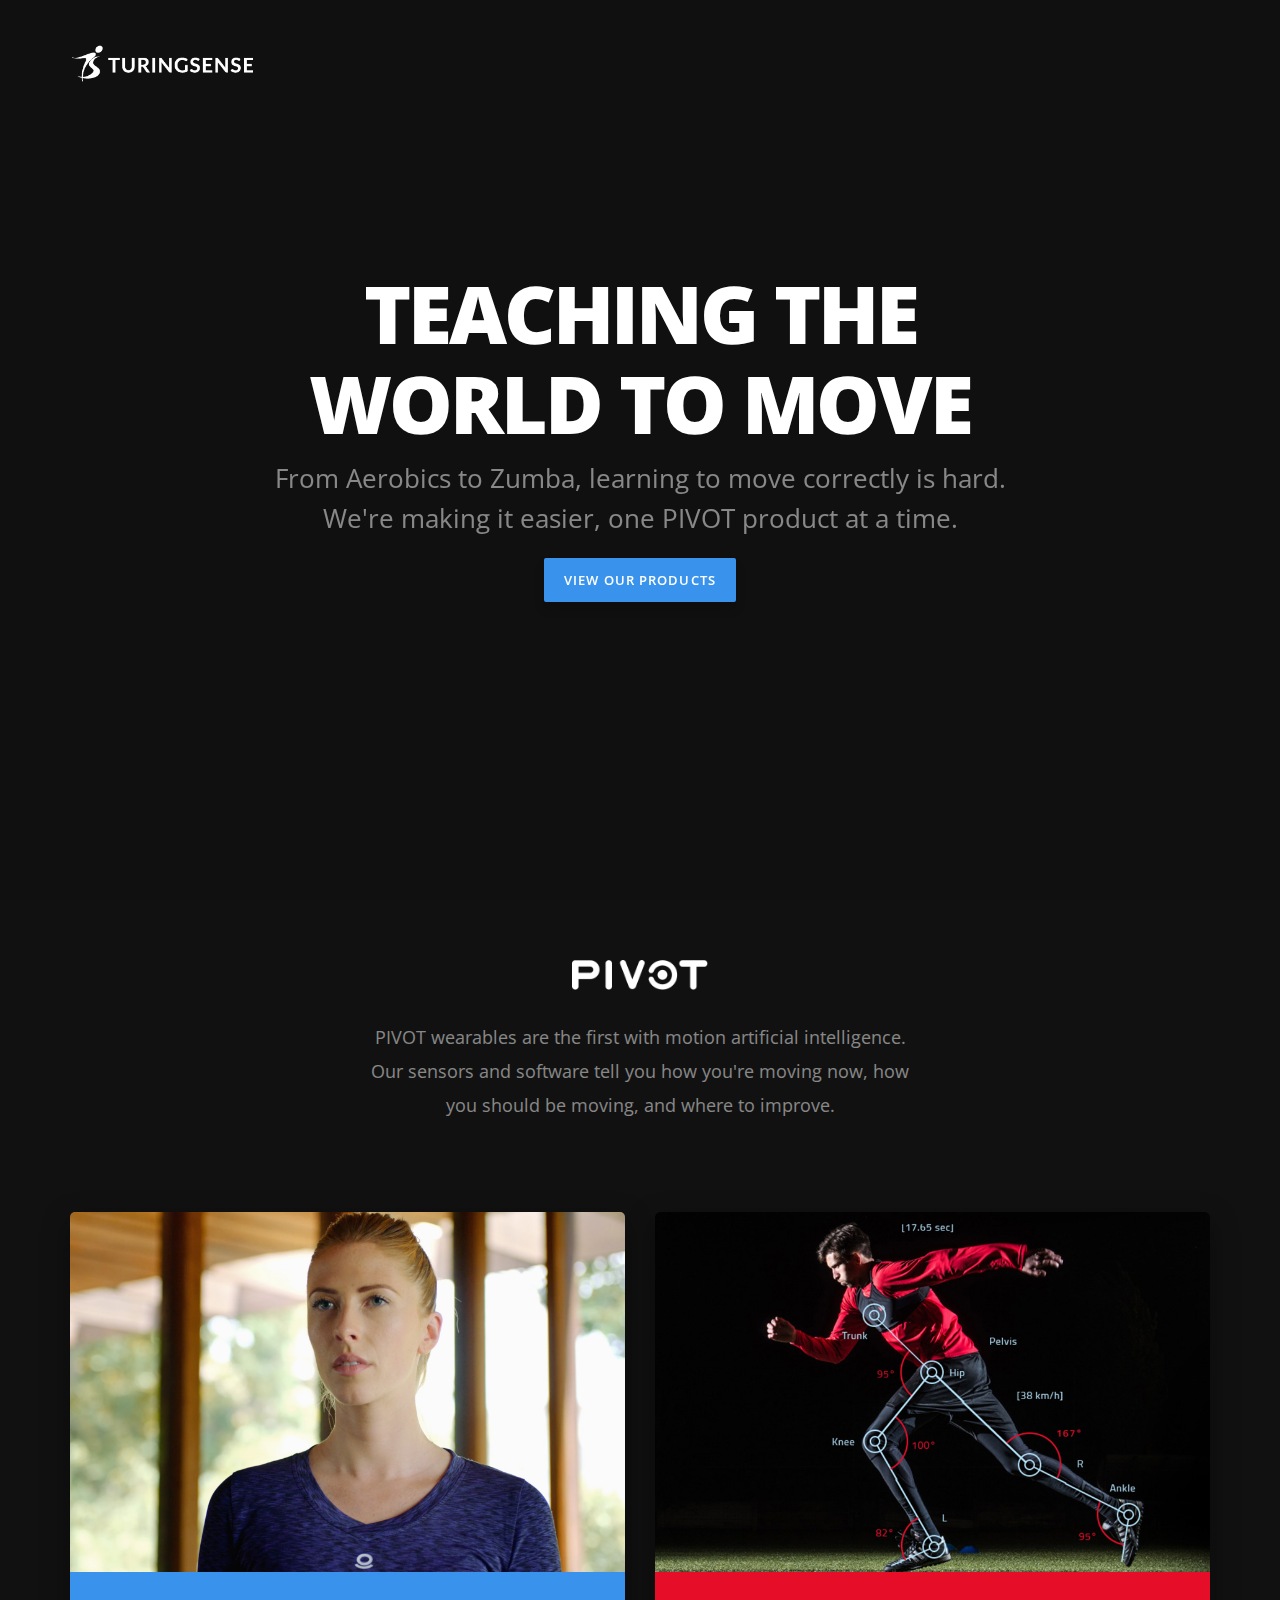
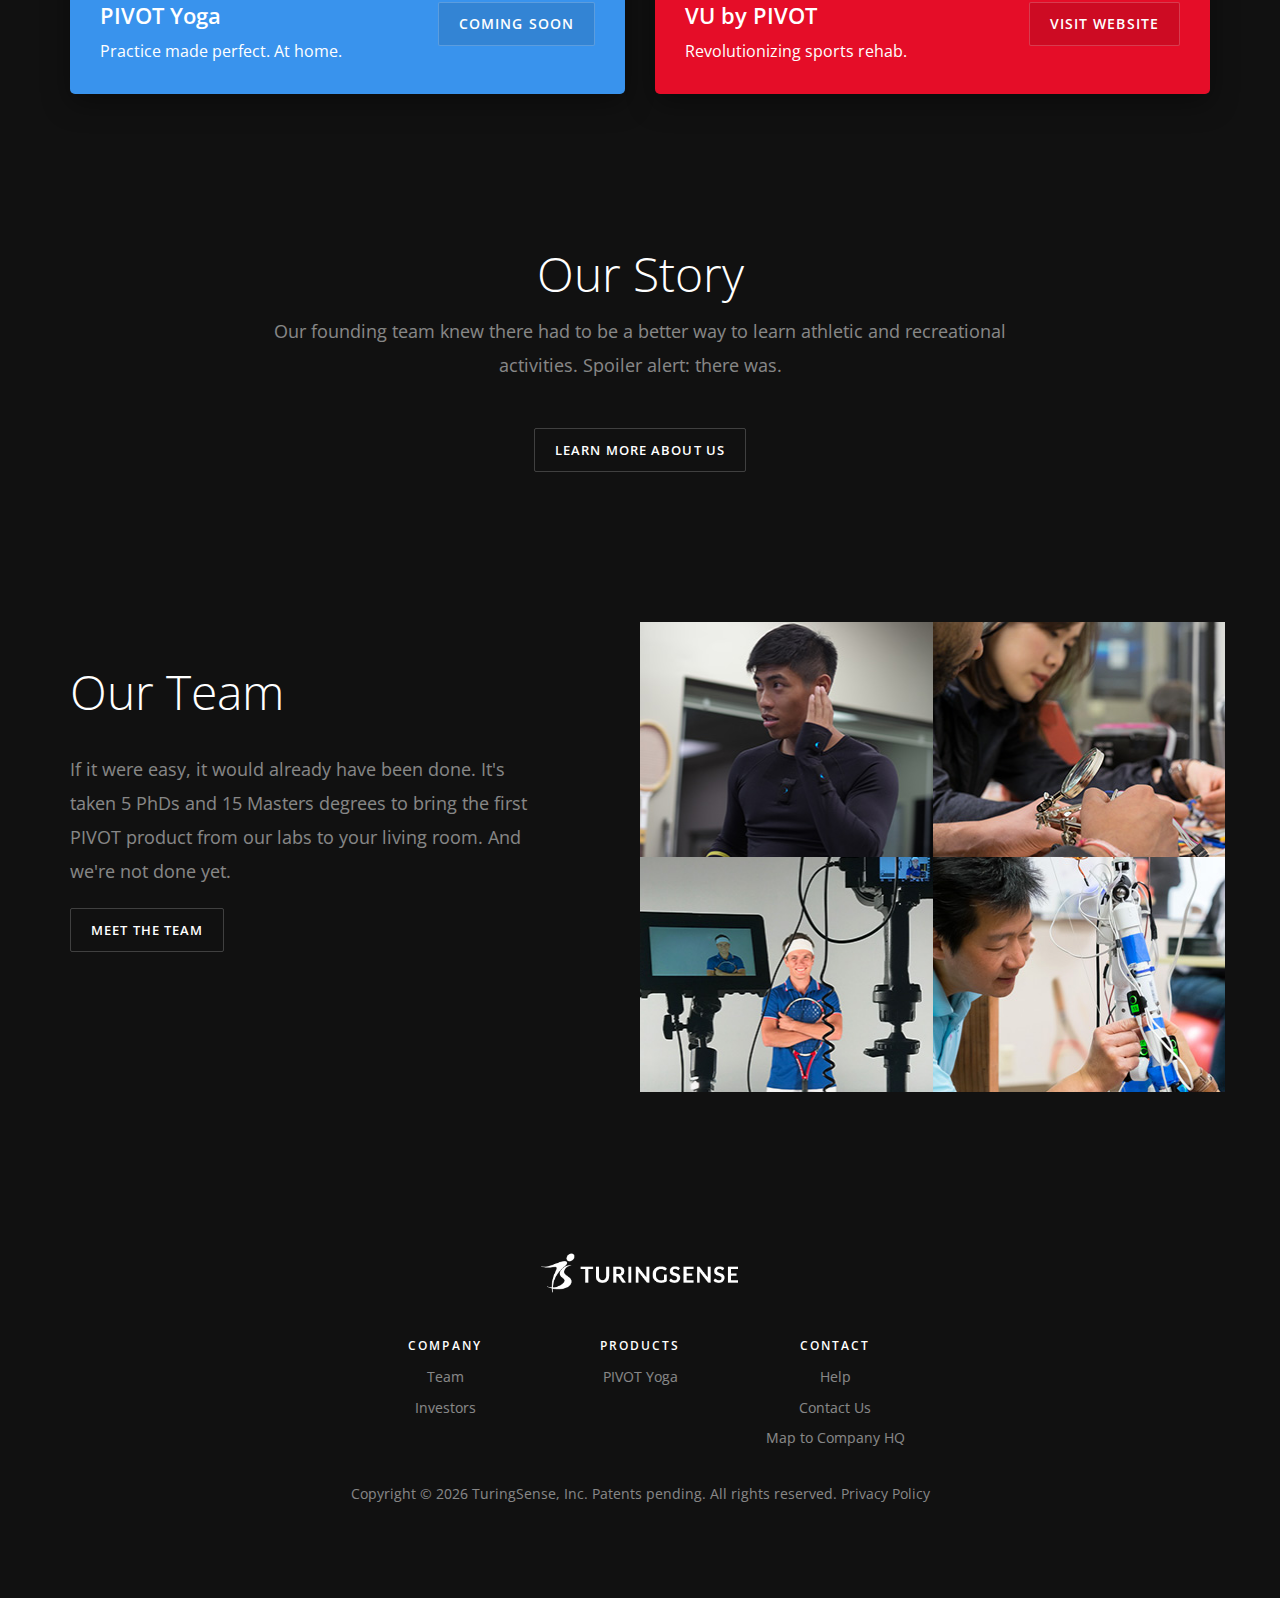
==== index.html @ 7a47835f "SSC Removal, Part 1" ====
<!DOCTYPE html>
<html lang="en-US">
<head>
<!-- Global site tag (gtag.js) - Google Analytics -->
<script async src="https://www.googletagmanager.com/gtag/js?id=UA-106334437-2"></script>
<script>
  window.dataLayer = window.dataLayer || [];
  function gtag(){dataLayer.push(arguments);}
  gtag('js', new Date());

  gtag('config', 'UA-106334437-2');
</script>

<script type="text/javascript">window.liveSettings={api_key:"259e4958be4244a2a527b6c42c209fd4"}</script>
<script type="text/javascript" src="//cdn.transifex.com/live.js"></script>

<link rel="apple-touch-icon" sizes="180x180" href="/apple-touch-icon.png">
<link rel="icon" type="image/png" sizes="32x32" href="/favicon-32x32.png">
<link rel="icon" type="image/png" sizes="16x16" href="/favicon-16x16.png">
<link rel="manifest" href="/site.webmanifest">
<link rel="mask-icon" href="/safari-pinned-tab.svg" color="#5bbad5">
<meta name="msapplication-TileColor" content="#da532c">
<meta name="theme-color" content="#ffffff">

<meta charset="utf-8">
<title>TuringSense -- Teaching the World to Move</title>
<meta name="keywords" content="" />
<meta name="description" content="We're teaching the world how to move. Our digital motion capture technology will work and feel like magic as you learn how to do everything from Aerobics to Zumba with correct form and reduced injury risk." />

<meta name="robots" content="all"/>
<meta name="viewport" content="width=device-width, initial-scale=1, maximum-scale=1, user-scalable=no">

<meta property="og:title" content="TuringSense -- Teaching The World How to Move"/>
<meta property="og:type" content="website"/>
<meta property="og:image" content="http://turingsense.com/images/og-image-4.jpg" />
<meta property="og:description" content="TuringSense is using digital motion capture to teach people how to do everything from Aerobics to Zumba, with good form and lower injury risk." />
<meta property="og:url" content="http://www.turingsense.com"/>

<meta name="twitter:card" content="summary">
<meta name="twitter:url" content="http://www.turingsense.com">
<meta name="twitter:title" content="TuringSense - Teaching the World to Move">
<meta name="twitter:site" content="@turingsense">
<meta name="twitter:image" content="http://turingsense.com/images/og-image-4.jpg">

<link rel="shortcut icon" href="favicon.ico" type="image/x-icon">
<link rel="icon" href="favicon.ico" type="image/x-icon">

<link rel="stylesheet" href="https://fonts.googleapis.com/icon?family=Material+Icons" type="text/css">
<link rel="stylesheet" href="css/ico/pixedenico/Pe-icon-7-stroke.css" type="text/css"  />
<link rel="stylesheet" href="css/ico/font-awesome/css/font-awesome.min.css" type="text/css"  />
<link rel="stylesheet" href="bootstrap/css/bootstrap.css" type="text/css" media="screen" />
<link rel="stylesheet" href="js/arcticmodal/jquery.arcticmodal-0.3.css"> 
<link rel="stylesheet" href="css/main/transitions.css" type="text/css" />
<link rel="stylesheet" href="css/main/animate.css" type="text/css" />
<link rel="stylesheet" href="css/main/style.css" type="text/css" />
<link rel="stylesheet" href="css/typography/OpenSans.css" type="text/css" />
<link rel="stylesheet" href="css/main/theme-main.css" type="text/css" />
<link rel="stylesheet" href="css/user.css" type="text/css" />
<link rel="stylesheet" href="js/picker/themes/classic.css" type="text/css" />
<link rel="stylesheet" href="js/picker/themes/classic.date.css" type="text/css" />
<link rel="stylesheet" href="js/prismjs/prism.css"  data-noprefix />
</head>  
<body id="body" class="bg-color--gray">	
	<nav class="nav--light nav--absolute">
		<div class="container">
			<div class="row row--nav row--nav--bottom">
				<div class="nav-mod logo left">
					<a href="index.html"><img alt="" src="images/turingsense-logo-white.png" height="60"></a>
				</div>
			</div>
		</div>
	</nav>
	
	<header class="vh-100 background-video" id="video" data-opacity="6">
		<div class="video-background">
		    <div class="video-foreground bg-video">
		      <!--iframe src="https://player.vimeo.com/video/255671333?autoplay=1&loop=1&title=0&byline=0&portrait=0" frameborder="0" allowfullscreen></iframe-->
			  <iframe src="https://player.vimeo.com/video/255671333?autoplay=1&background=1&loop=1" width="640" height="360" frameborder="0" allowfullscreen></iframe>
		    </div>
		  </div>
		<div class="container pos-vertical-center marg-t-60">
			<div class="row marg-b-120">
				<div class="col-md-offset-2 col-md-8 col-sm-8 col-sm-offset-2 col-xs-12 text-center">
					<!--img alt="" src="images/turingsense-logo-white.png" class="ts-logo"-->
					<h1 class="hero-title">Teaching the world to move</h1>
					<p class="hero-sub">From Aerobics to Zumba, learning to move correctly is hard. We're making it easier, one PIVOT product at a time. 
					</p
					<br><a href="#pivot" class="btn btn-md btn--default">View Our Products</a>
				</div>
			</div>
		</div>
		<div class="container pos-absolute pos-bottom width-100 hidden-xs">
			<div class="row marg-b-60">
				<div class="col-md-12 col-sm-12 col-xs-12">
				</div>
			</div>
		</div>
	</header>

	

<section id="pivot" class="bg-color--gray pivot-prods">
	<div class="container">
		<div class="row marg-b-60">
			<div class="col-md-6 col-sm-6 col-sm-offset-3 col-md-offset-3 col-xs-12 text-center ">
				<!--h2>Meet PIVOT</h2-->
				<img alt="" src="images/pivot-logo.png" height="30">
				<p class="p-lg">PIVOT wearables are the first with motion artificial intelligence. Our sensors and software tell you how you're moving now, how you should be moving, and where to improve.</p>
			</div>	
		</div>	
		<div class="row">
			<div class="col-lg-6 col-md-6 col-sm-12 col-xs-12">
				<div class="boxed--radius-sm boxed--shadow bg-color--gray-2">
					<div class="background-image vh-40">
						<div class="bg" style="background: url('images/ts-yoga-big.jpg');"></div>
					</div>
					<div class="boxed bg-color--tennis">
						<div class="row">
							<div class="col-lg-8 col-md-8 col-xs-12">
								<h5>PIVOT Yoga </h5>
								<p>Practice made perfect. At home.</p>
							</div>
							<div class="col-lg-4 col-md-4 col-xs-12">
								<a href="#" target="_blank" class="btn btn-md btn--line">Coming Soon</a>
							</div>
						</div>
					</div>
				</div>
			</div>
			<div class="col-lg-6 col-md-6 col-sm-12 col-xs-12">
				<div class="boxed--radius-sm boxed--shadow bg-color--gray-2">
					<div class="background-image vh-40">
						<div class="bg" style="background: url('images/pivot-vu.jpg');"></div>
					</div>
					<div class="boxed bg-color--vu">
						<div class="row">
							<div class="col-lg-8 col-md-8 col-xs-12">
								<h5>VU by PIVOT </h5>
								<p>Revolutionizing sports rehab.</p>
							</div>
							<div class="col-lg-4 col-md-4 col-xs-12">
								<a href="http://vupivot.com" target="_blank" class="btn btn-md btn--line">Visit Website</a>
							</div>
						</div>
					</div>
				</div>
			</div>
		</div>
	</div>
</section>


	
	
	<!-- Our Story -->
	<section class="bg-color--gray">
		<div class="container">
			<div class="row">
				<div class="col-md-8 col-sm-8 col-sm-offset-2 col-md-offset-2 col-xs-12 text-center">
					<h2>Our Story</h2>
					<p class="p-lg">Our founding team knew there had to be a better way to learn athletic and recreational activities. Spoiler alert:  there was.   </p><br />
					<a href="about.html" class="btn btn-md btn--line">Learn more about us</a><br>
				</div>	
			</div> 
	</section>	
	
	<!-- Labs -->
	<section class="bg-color--gray">
		<div class="container">
			<div class="row">
				<div class="col-md-5 col-sm-5 col-xs-12 m-center">
					<div class="marg-t-40">
					<h2 class="marg-b-30">Our Team</h2>
					<p class="p-lg">If it were easy, it would already have been done. It's taken 5 PhDs and 15 Masters degrees to bring the first PIVOT product from our labs to your living room. And we're not done yet.</p>
					<a href="about.html#leadership" class="btn btn-md btn--line">Meet the Team</a><br>
					</div>
				</div>
				<div class="col-md-6 col-md-offset-1 col-sm-6 col-sm-offset-1 col-xs-12">
					<div class="row row--fluid">
						<div class="col-md-6 col-sm-6 col-xs-6 h-2 bg-color--gray-2">
							<div class="bg" style="background: url('images/ts-marco.jpg');"></div>
						</div>
						<div class="col-md-6 col-sm-6 col-xs-6 h-2 background-image">
							<div class="bg" style="background: url('images/ts-wire.jpg');"></div>
						</div>
						<div class="col-md-6 col-sm-6 col-xs-6 h-2 background-image">
							<div class="bg" style="background: url('images/ts-tennis.jpg');"></div>
						</div>
						<div class="col-md-6 col-sm-6 col-xs-6 h-2 background-image">
							<div class="bg" style="background: url('images/ts-robot.jpg');"></div>
						</div>
					</div>
				</div>		
			</div>
		</div>
	</section>
	
	<!-- Footer -->
	<footer class="bg-color--gray">
		<div class="container text-center">
			<div class="row">
				<div class="col-md-12 col-sm-12 col-xs-12">
					<a href="index.html" class=""><img alt="" src="images/turingsense-logo-white.png" height="65"></a>
				</div>
			</div>
			<div class="row">
				<div class="col-md-2 col-md-offset-3 col-sm-4 col-xs-12">
					<h6 class="">Company</h6>
					<ul class="ul--list ul-xs">
						<li class=""><a href="about.html#leadership">Team</a></li>
						<li class=""><a href="about.html#investors">Investors</a></li>
						
						
						
					</ul>
				</div>
				<div class="col-md-2 col-sm-4 col-xs-12">
					<h6 class="">Products</h6>
					<ul class="ul--list ul-xs">
						<li class=""><a href="#ComingSoon">PIVOT Yoga</a></li>
						<li class=""><a href="#"></a></li>
					</ul>
				</div>
				<div class="col-md-2 col-sm-4 col-xs-12">
					<h6 class="">Contact</h6>
					<ul class="ul--list ul-xs">
					<li class=""><a href="https://turingsense.freshdesk.com/support/solutions">Help</a></li>
						<!--temporary<li class=""><a href="#modalid" class="formmodal">Contact Us</a></li>-->
						<li class=""><a href="mailto:support@turingsense.com">Contact Us</a></li>
						<li class=""><a href="https://www.google.com/maps/place/TuringSense/@37.3236016,-121.9842119,15z/data=!4m2!3m1!1s0x0:0xfb452a14726879d?sa=X&ved=0ahUKEwi4gKWanpPZAhVJrFQKHdzsCywQ_BIIgQEwCg" target="_blank">Map to Company HQ</a></li>
					</ul>
				</div>
			</div>
			<div class="row">
				<div class="col-md-12 col-sm-12 col-xs-12">
					<p class="p-xs">Copyright © <script type="text/javascript">
					  document.write(new Date().getFullYear());
					</script> TuringSense, Inc. Patents pending. All rights reserved.  <a href="http://www.turingsense.com/privacy.html" style="color:#888888; font-weight: normal; font-size:14px; text-decoration:none">Privacy Policy</a> </p>
				</div>
			</div>
		</div>
	</footer>


<!-- Modal -->
	<section style="display: none;">
	<div class="modal" data-modal="modalid">
		<div class="col-md-8 col-md-offset-2">
			<div class="background-image hover h-2">
				<div class="bg" style="background: url('images/ts-email.jpg');"></div>
			</div>
			<div class="boxed boxed--radius boxed--shadow-lg bg-color--white">
				<i class="material-icons ico-xs arcticmodal-close right">clear</i>
				<form>
					<div class="row">
						<div class="col-md-12 col-sm-12 col-xs-12">
							<h3>Drop us a line!</h3>
							<!--p class="p-xs--compact">Enter your message here.</p-->
						</div>
					</div>
					<div class="row">
						<div class="col-md-12 col-sm-12 col-xs-12">
						<select class="select" id="contact_about" name="fields[about]">
                           <option value="General_Questions">Please Choose:</option>
                          <option value="General_Questions">Customer Service</option>
                            <option value="Media_Opportunity">Media Opportunity</option>
                            <option value="Partnering_Request">Partnering Request</option>
                                  <option value="General_Questions">Sales or Product Question</option>
                            <option value="Other">Other</option>
                        </select>
						</div>
						<div class="col-md-12 col-sm-12 col-xs-12">
							<input type="text" placeholder="Name" name="name">
						</div>
						<div class="col-md-12 col-sm-12 col-xs-12">
							<input type="email" placeholder="Email *" name="email" class="valid" data-alert="Please write your e-mail">
						</div>
						<div class="col-md-12 col-sm-12 col-xs-12">
							<textarea placeholder="Message" name="message"></textarea>
						</div>
						<div class="col-md-12 col-sm-12 col-xs-12">
							<input type="submit" class="btn btn--default btn--stretched-xs" data-mailto="wade@turingsense.com" value="Submit">
						</div>
					</div>
				</form>
			</div>
		</div>
	</div>
</section>


<script type="text/javascript" src="js/jquery-git.min.js"></script>
<script type="text/javascript" src="js/instafeed.js"></script>
<script type="text/javascript" src="js/countdown-master/dest/jquery.countdown.min.js"></script>
<script type="text/javascript" src="js/picker/picker.js"></script>
<script type="text/javascript" src="js/picker/picker.date.js"></script>
<script type="text/javascript" src="js/prismjs/prism.js"></script>
<script type="text/javascript" src="bootstrap/js/bootstrap.min.js"></script>
<script type="text/javascript" src="js/animate.js"></script>
<script type="text/javascript" src="js/waypoints.js"></script>
<script type="text/javascript" src="js/FlexSlider-release-2-2-0/jquery.flexslider.js"></script>
<script type="text/javascript" src="js/masonry.pkgd.min.js"></script>
<script type="text/javascript" src="js/imagesloaded.pkgd.min.js"></script>
<script type="text/javascript" src="js/typed.js"></script>
<script type="text/javascript" src="js/main.js"></script>
<script type="text/javascript" src="js/user.js"></script>
<script type="text/javascript" src="js/arcticmodal/jquery.arcticmodal-0.3.min.js"></script>
<script type="text/javascript" src="js/placeholder/placeholder.js"></script>
<script type="text/javascript" src="js/jquery.mobile-git.min.js"></script>

</body>

</html>
---- css/ico/pixedenico/Pe-icon-7-stroke.css ----
@font-face {
	font-family: 'Pe-icon-7-stroke';
	src:url('Pe-icon-7-stroke.eot?d7yf1v');
	src:url('Pe-icon-7-stroke.eot?#iefixd7yf1v') format('embedded-opentype'),
		url('Pe-icon-7-stroke.woff?d7yf1v') format('woff'),
		url('Pe-icon-7-stroke.ttf?d7yf1v') format('truetype'),
		url('Pe-icon-7-stroke.svg?d7yf1v#Pe-icon-7-stroke') format('svg');
	font-weight: normal;
	font-style: normal;
}

[class^="pe-7s-"], [class*=" pe-7s-"] {
	font-family: 'Pe-icon-7-stroke';
	speak: none;
	font-style: normal;
	font-weight: normal;
	font-variant: normal;
	text-transform: none;
	line-height: 1;

	/* Better Font Rendering =========== */
	-webkit-font-smoothing: antialiased;
	-moz-osx-font-smoothing: grayscale;
}

.pe-7s-album:before {
	content: "\e6aa";
}
.pe-7s-arc:before {
	content: "\e6ab";
}
.pe-7s-back-2:before {
	content: "\e6ac";
}
.pe-7s-bandaid:before {
	content: "\e6ad";
}
.pe-7s-car:before {
	content: "\e6ae";
}
.pe-7s-diamond:before {
	content: "\e6af";
}
.pe-7s-door-lock:before {
	content: "\e6b0";
}
.pe-7s-eyedropper:before {
	content: "\e6b1";
}
.pe-7s-female:before {
	content: "\e6b2";
}
.pe-7s-gym:before {
	content: "\e6b3";
}
.pe-7s-hammer:before {
	content: "\e6b4";
}
.pe-7s-headphones:before {
	content: "\e6b5";
}
.pe-7s-helm:before {
	content: "\e6b6";
}
.pe-7s-hourglass:before {
	content: "\e6b7";
}
.pe-7s-leaf:before {
	content: "\e6b8";
}
.pe-7s-magic-wand:before {
	content: "\e6b9";
}
.pe-7s-male:before {
	content: "\e6ba";
}
.pe-7s-map-2:before {
	content: "\e6bb";
}
.pe-7s-next-2:before {
	content: "\e6bc";
}
.pe-7s-paint-bucket:before {
	content: "\e6bd";
}
.pe-7s-pendrive:before {
	content: "\e6be";
}
.pe-7s-photo:before {
	content: "\e6bf";
}
.pe-7s-piggy:before {
	content: "\e6c0";
}
.pe-7s-plugin:before {
	content: "\e6c1";
}
.pe-7s-refresh-2:before {
	content: "\e6c2";
}
.pe-7s-rocket:before {
	content: "\e6c3";
}
.pe-7s-settings:before {
	content: "\e6c4";
}
.pe-7s-shield:before {
	content: "\e6c5";
}
.pe-7s-smile:before {
	content: "\e6c6";
}
.pe-7s-usb:before {
	content: "\e6c7";
}
.pe-7s-vector:before {
	content: "\e6c8";
}
.pe-7s-wine:before {
	content: "\e6c9";
}
.pe-7s-cloud-upload:before {
	content: "\e68a";
}
.pe-7s-cash:before {
	content: "\e68c";
}
.pe-7s-close:before {
	content: "\e680";
}
.pe-7s-bluetooth:before {
	content: "\e68d";
}
.pe-7s-cloud-download:before {
	content: "\e68b";
}
.pe-7s-way:before {
	content: "\e68e";
}
.pe-7s-close-circle:before {
	content: "\e681";
}
.pe-7s-id:before {
	content: "\e68f";
}
.pe-7s-angle-up:before {
	content: "\e682";
}
.pe-7s-wristwatch:before {
	content: "\e690";
}
.pe-7s-angle-up-circle:before {
	content: "\e683";
}
.pe-7s-world:before {
	content: "\e691";
}
.pe-7s-angle-right:before {
	content: "\e684";
}
.pe-7s-volume:before {
	content: "\e692";
}
.pe-7s-angle-right-circle:before {
	content: "\e685";
}
.pe-7s-users:before {
	content: "\e693";
}
.pe-7s-angle-left:before {
	content: "\e686";
}
.pe-7s-user-female:before {
	content: "\e694";
}
.pe-7s-angle-left-circle:before {
	content: "\e687";
}
.pe-7s-up-arrow:before {
	content: "\e695";
}
.pe-7s-angle-down:before {
	content: "\e688";
}
.pe-7s-switch:before {
	content: "\e696";
}
.pe-7s-angle-down-circle:before {
	content: "\e689";
}
.pe-7s-scissors:before {
	content: "\e697";
}
.pe-7s-wallet:before {
	content: "\e600";
}
.pe-7s-safe:before {
	content: "\e698";
}
.pe-7s-volume2:before {
	content: "\e601";
}
.pe-7s-volume1:before {
	content: "\e602";
}
.pe-7s-voicemail:before {
	content: "\e603";
}
.pe-7s-video:before {
	content: "\e604";
}
.pe-7s-user:before {
	content: "\e605";
}
.pe-7s-upload:before {
	content: "\e606";
}
.pe-7s-unlock:before {
	content: "\e607";
}
.pe-7s-umbrella:before {
	content: "\e608";
}
.pe-7s-trash:before {
	content: "\e609";
}
.pe-7s-tools:before {
	content: "\e60a";
}
.pe-7s-timer:before {
	content: "\e60b";
}
.pe-7s-ticket:before {
	content: "\e60c";
}
.pe-7s-target:before {
	content: "\e60d";
}
.pe-7s-sun:before {
	content: "\e60e";
}
.pe-7s-study:before {
	content: "\e60f";
}
.pe-7s-stopwatch:before {
	content: "\e610";
}
.pe-7s-star:before {
	content: "\e611";
}
.pe-7s-speaker:before {
	content: "\e612";
}
.pe-7s-signal:before {
	content: "\e613";
}
.pe-7s-shuffle:before {
	content: "\e614";
}
.pe-7s-shopbag:before {
	content: "\e615";
}
.pe-7s-share:before {
	content: "\e616";
}
.pe-7s-server:before {
	content: "\e617";
}
.pe-7s-search:before {
	content: "\e618";
}
.pe-7s-film:before {
	content: "\e6a5";
}
.pe-7s-science:before {
	content: "\e619";
}
.pe-7s-disk:before {
	content: "\e6a6";
}
.pe-7s-ribbon:before {
	content: "\e61a";
}
.pe-7s-repeat:before {
	content: "\e61b";
}
.pe-7s-refresh:before {
	content: "\e61c";
}
.pe-7s-add-user:before {
	content: "\e6a9";
}
.pe-7s-refresh-cloud:before {
	content: "\e61d";
}
.pe-7s-paperclip:before {
	content: "\e69c";
}
.pe-7s-radio:before {
	content: "\e61e";
}
.pe-7s-note2:before {
	content: "\e69d";
}
.pe-7s-print:before {
	content: "\e61f";
}
.pe-7s-network:before {
	content: "\e69e";
}
.pe-7s-prev:before {
	content: "\e620";
}
.pe-7s-mute:before {
	content: "\e69f";
}
.pe-7s-power:before {
	content: "\e621";
}
.pe-7s-medal:before {
	content: "\e6a0";
}
.pe-7s-portfolio:before {
	content: "\e622";
}
.pe-7s-like2:before {
	content: "\e6a1";
}
.pe-7s-plus:before {
	content: "\e623";
}
.pe-7s-left-arrow:before {
	content: "\e6a2";
}
.pe-7s-play:before {
	content: "\e624";
}
.pe-7s-key:before {
	content: "\e6a3";
}
.pe-7s-plane:before {
	content: "\e625";
}
.pe-7s-joy:before {
	content: "\e6a4";
}
.pe-7s-photo-gallery:before {
	content: "\e626";
}
.pe-7s-pin:before {
	content: "\e69b";
}
.pe-7s-phone:before {
	content: "\e627";
}
.pe-7s-plug:before {
	content: "\e69a";
}
.pe-7s-pen:before {
	content: "\e628";
}
.pe-7s-right-arrow:before {
	content: "\e699";
}
.pe-7s-paper-plane:before {
	content: "\e629";
}
.pe-7s-delete-user:before {
	content: "\e6a7";
}
.pe-7s-paint:before {
	content: "\e62a";
}
.pe-7s-bottom-arrow:before {
	content: "\e6a8";
}
.pe-7s-notebook:before {
	content: "\e62b";
}
.pe-7s-note:before {
	content: "\e62c";
}
.pe-7s-next:before {
	content: "\e62d";
}
.pe-7s-news-paper:before {
	content: "\e62e";
}
.pe-7s-musiclist:before {
	content: "\e62f";
}
.pe-7s-music:before {
	content: "\e630";
}
.pe-7s-mouse:before {
	content: "\e631";
}
.pe-7s-more:before {
	content: "\e632";
}
.pe-7s-moon:before {
	content: "\e633";
}
.pe-7s-monitor:before {
	content: "\e634";
}
.pe-7s-micro:before {
	content: "\e635";
}
.pe-7s-menu:before {
	content: "\e636";
}
.pe-7s-map:before {
	content: "\e637";
}
.pe-7s-map-marker:before {
	content: "\e638";
}
.pe-7s-mail:before {
	content: "\e639";
}
.pe-7s-mail-open:before {
	content: "\e63a";
}
.pe-7s-mail-open-file:before {
	content: "\e63b";
}
.pe-7s-magnet:before {
	content: "\e63c";
}
.pe-7s-loop:before {
	content: "\e63d";
}
.pe-7s-look:before {
	content: "\e63e";
}
.pe-7s-lock:before {
	content: "\e63f";
}
.pe-7s-lintern:before {
	content: "\e640";
}
.pe-7s-link:before {
	content: "\e641";
}
.pe-7s-like:before {
	content: "\e642";
}
.pe-7s-light:before {
	content: "\e643";
}
.pe-7s-less:before {
	content: "\e644";
}
.pe-7s-keypad:before {
	content: "\e645";
}
.pe-7s-junk:before {
	content: "\e646";
}
.pe-7s-info:before {
	content: "\e647";
}
.pe-7s-home:before {
	content: "\e648";
}
.pe-7s-help2:before {
	content: "\e649";
}
.pe-7s-help1:before {
	content: "\e64a";
}
.pe-7s-graph3:before {
	content: "\e64b";
}
.pe-7s-graph2:before {
	content: "\e64c";
}
.pe-7s-graph1:before {
	content: "\e64d";
}
.pe-7s-graph:before {
	content: "\e64e";
}
.pe-7s-global:before {
	content: "\e64f";
}
.pe-7s-gleam:before {
	content: "\e650";
}
.pe-7s-glasses:before {
	content: "\e651";
}
.pe-7s-gift:before {
	content: "\e652";
}
.pe-7s-folder:before {
	content: "\e653";
}
.pe-7s-flag:before {
	content: "\e654";
}
.pe-7s-filter:before {
	content: "\e655";
}
.pe-7s-file:before {
	content: "\e656";
}
.pe-7s-expand1:before {
	content: "\e657";
}
.pe-7s-exapnd2:before {
	content: "\e658";
}
.pe-7s-edit:before {
	content: "\e659";
}
.pe-7s-drop:before {
	content: "\e65a";
}
.pe-7s-drawer:before {
	content: "\e65b";
}
.pe-7s-download:before {
	content: "\e65c";
}
.pe-7s-display2:before {
	content: "\e65d";
}
.pe-7s-display1:before {
	content: "\e65e";
}
.pe-7s-diskette:before {
	content: "\e65f";
}
.pe-7s-date:before {
	content: "\e660";
}
.pe-7s-cup:before {
	content: "\e661";
}
.pe-7s-culture:before {
	content: "\e662";
}
.pe-7s-crop:before {
	content: "\e663";
}
.pe-7s-credit:before {
	content: "\e664";
}
.pe-7s-copy-file:before {
	content: "\e665";
}
.pe-7s-config:before {
	content: "\e666";
}
.pe-7s-compass:before {
	content: "\e667";
}
.pe-7s-comment:before {
	content: "\e668";
}
.pe-7s-coffee:before {
	content: "\e669";
}
.pe-7s-cloud:before {
	content: "\e66a";
}
.pe-7s-clock:before {
	content: "\e66b";
}
.pe-7s-check:before {
	content: "\e66c";
}
.pe-7s-chat:before {
	content: "\e66d";
}
.pe-7s-cart:before {
	content: "\e66e";
}
.pe-7s-camera:before {
	content: "\e66f";
}
.pe-7s-call:before {
	content: "\e670";
}
.pe-7s-calculator:before {
	content: "\e671";
}
.pe-7s-browser:before {
	content: "\e672";
}
.pe-7s-box2:before {
	content: "\e673";
}
.pe-7s-box1:before {
	content: "\e674";
}
.pe-7s-bookmarks:before {
	content: "\e675";
}
.pe-7s-bicycle:before {
	content: "\e676";
}
.pe-7s-bell:before {
	content: "\e677";
}
.pe-7s-battery:before {
	content: "\e678";
}
.pe-7s-ball:before {
	content: "\e679";
}
.pe-7s-back:before {
	content: "\e67a";
}
.pe-7s-attention:before {
	content: "\e67b";
}
.pe-7s-anchor:before {
	content: "\e67c";
}
.pe-7s-albums:before {
	content: "\e67d";
}
.pe-7s-alarm:before {
	content: "\e67e";
}
.pe-7s-airplay:before {
	content: "\e67f";
}
---- css/main/style.css ----
/*	-------------------------------------------------------------------------
	
	Search with ctr(cmd)+f
	
	1) Help classes

	2) Images
	
	3) Hover 
	
	4) Sizes
	
	5) Margins
	
	6) Offsets
	
	7) Paddings
	
	8) Boxes
	
	9) Cards
	
	10) History
	
	11) Forms
	
	12) Notification
	
	13) Icons
	
	14) Lists
	
	15) Breadcrumbs & pagination
	
	16) Accordion
	
	17) Typography
	
	18) Colors
	
	19) Main containers settings
	
	20) Hidden footer
	
	21) Section toggle
	
	22) Buttons
	
	23) Tabs 
	
	24) Scroll elements
	
	25) Swipe container
	
	26) Webkit scrollbar
	
	27) Bar
	
	28) Navigation
	
	29) On page navigation
	
	30) Dropdown
	
	31) Table
	
	32) Modals
	
	33) Flex Slider
	
	34) Progress
	
	35) Loader
	
	36) Maps
	
	37) Parallax
	
	38) Countdown
	
	39) Typed text
	
	40) Baner
	
	41) Instagram
	
	42) Chris Styles

-------------------------------------------------------------------------	*/

html, body {
	height: 100%;
	width: 100%;
	background-color: #fff;
	-webkit-font-smoothing: antialiased;
	-moz-osx-font-smoothing: grayscale;
	font-smoothing: antialiased;
	text-rendering: optimizeLegibility;
	font-weight: normal;
	font-style: normal;
	font-variant: normal;
	font-smooth: always;
}

/* 1) Help classes	---------------------------------------------------------*/
[pointer-events='none'] {
	pointer-events: none;
}

/* text */

@media (max-width: 767px) {
	.text-left-xs {
		text-align: left
	}
	.text-right-xs {
		text-align: right
	}
	.text-center-xs {
		text-align: center
	}
}
.pointer {
	cursor: pointer;
}

/* position */
.pos-absolute {
	position: absolute;
}

.pos-relative {
	position: relative;
}

.pos-fixed {
	position: fixed;
	will-change: scroll-position, transform;
}

.pos-vertical-center {
  position: absolute;
  top: 50%;
  transform: translateY(-50%);
  -webkit-transform: translateY(-50%);
}

	.row.pos-vertical-center {
		width: 100%;
	}

.pos-vertical-midle {
  position: absolute;
  left: 50%;
  transform: translateX(-50%);
  -webkit-transform: translateX(-50%);
}	

.pos-vertical-top {
  position: relative;
  top: 0%;
}

.pos-vertical-top {
  position: relative;
  bottom: 0%;
}

.pos-top {
	top: 0;
}

.pos-right {
	right: 0;
}

.pos-bottom {
	bottom: 0;
}

.pos-left {
	left: 0;
}


.left {
	float: left
}
.right {
	float: right
}
.center {
	margin: 0 auto;
	float: none;
}
.inline {
	float: left;
	clear: right;
}
@media (max-width: 767px) {
	.left-xs {
		float: left
	}
	.right-xs {
		float: right
	}
	.center-xs {
		margin: 0 auto;
		float: none;
	}
}

@media (max-width: 991px) and (min-width: 768px) {
	.left-sm {
		float: left
	}
	.right-sm {
		float: right
	}
	.center-sm {
		margin: 0 auto;
		float: none;
	}
}

.flex {
	display: -webkit-box;
    display: -ms-flexbox;
    display: flex;
}

.flex.row:before,
.flex.row:after {
   content: normal; 
}

.flex-wrap {
	-ms-flex-wrap: wrap;
		   flex-wrap: wrap;
}
	@media (max-width: 767px) {
		.flex-wrap-xs {
			-ms-flex-wrap: wrap;
				   flex-wrap: wrap;
		}
	}

.flex-equal { }
	.flex-equal > [class ^=col-] {
		/*
		display: -webkit-box;
	    display: -ms-flexbox;
	    display: flex;
	    
	    -webkit-box-orient:horizontal;
	    -webkit-box-direction:normal;
	    -ms-flex-direction:row;
	    flex-direction:row;
	    
	    -ms-flex-wrap: wrap;
		flex-wrap: wrap;
		*/
	    
	}
	.flex-equal > [class ^=col-] > [class ^=boxed] {
		height: 100%;
		width: 100%;
	}
	
	.flex-equal > a > [class ^=col-] > [class ^=boxed] {
		width: 100%;
		height: 100%;
	}

.flex-baseline {
	-webkit-box-align: baseline;
	    -ms-flex-align: baseline;
	        align-items: baseline;
	-ms-flex-wrap: wrap;
	    flex-wrap: wrap;
}

.flex-inline {
	-webkit-box-align: center;
    -ms-flex-align: center;
    align-items: center;
    -webkit-box-pack: start;
    -ms-flex-pack: start;
    justify-content: flex-start;
}

.flex-space-around {
	-ms-flex-pack: distribute;
	    justify-content: space-around;
}

.flex-space-between {
	-webkit-box-pack: justify;
	    -ms-flex-pack: justify;
	        justify-content: space-between;
}

.flex-justify-center {
	-webkit-box-pack: center;
	    -ms-flex-pack: center;
	        justify-content: center;
}

.flex-align-center {
	-webkit-box-align: center;
	    -ms-flex-align: center;
	        align-items: center;
}
	
.flex-align-bottom {
	-webkit-box-align: end;
	    -ms-flex-align: end;
	        align-items: flex-end;
}

[class*=flex-align-].text-right {
		-webkit-box-pack: end;
		    -ms-flex-pack: end;
		        justify-content: flex-end;
	}
	
	[class*=flex-align-].text-center {
		-webkit-box-pack: center;
		    -ms-flex-pack: center;
		        justify-content: center;
	}


.flex-vertical {
	-webkit-box-align: stretch;
	    -ms-flex-align: stretch;
	        align-items: stretch;
	-ms-flex-negative: 2;
	    flex-shrink: 2;
}

.flex-vertical > .container > .row {
	margin: 0;
	width: 100%;
}

@media (min-width: 1200px) {
	section.flex-vertical > .container,
	header.flex-vertical > .container,
	footer.flex-vertical > .container {
	    margin-left: calc(100%/2 - 585px);
	}
}

	.flex-vertical__center,
	.flex-vertical__top,
	.flex-vertical__bottom {
		-webkit-box-align: center;
		    -ms-flex-align: center;
		        align-items: center;
		-webkit-box-pack: center;
		    -ms-flex-pack: center;
		        justify-content: center;
		display: -webkit-box;
		display: -ms-flexbox;
		display: flex;
		padding: 0;
	}
	
	@media (max-width: 767px) {
		.flex-vertical__center,
		.flex-vertical__top,
		.flex-vertical__bottom {
			width: 100%;
		}
	}
	
	.flex-vertical__top {
		-webkit-box-align: start;
		    -ms-flex-align: start;
		        align-items: flex-start;
	}
	
	.flex-vertical__top,
	.flex-vertical__bottom {
		height: auto;
	}
	
	.flex-vertical > .row {
		width: 100%;
	}
	
	.flex-vertical__top > .row {
		-ms-flex-item-align: start;
		    align-self: flex-start;	
	}
	
	.flex-vertical__center > .row {
		-ms-flex-item-align: center;
		    align-self: center;
	}
	
	.flex-vertical__bottom > .row {
		-ms-flex-item-align: end;
		    align-self: flex-end;
	}

.table {
	display: table
}
	.table-row {
		display: table-row;
	}
	.table-cell {
		display: table-cell;
	}
	.table-middle {
		vertical-align: middle;
	}	
	
/* 2) Images 	--------------------------------------------------------- */

img {
	max-width: 100%
}
	img+*:not(img) {
		margin-top: 30px
	}
	.img--original {
		width: auto;
		max-width: none;
	}
	@media (max-width: 767px) {
		.img--original {
			max-width: 100%;
		}
	}
	
	img[class*=col-] {
		padding: 0;
	}
	

.bg {
	background-size: cover !important;
	background-position: 50% 50% !important;
	height: 100%;
	
	top: 0;
	/* will-change: transform, top; */
	transition: 0.3s linear;
	-webkit-transition: 0.3s linear;
	-moz-transition: 0.3s linear;
    overflow: hidden;
}

.bg:not([class*=col-]):not(.bg--circle):not(.width-half) {
	width: 100%;
	}

@media (min-width: 767px) {
	.bg--fixed {
		background-attachment: fixed !important;
	}
}

.bg--circle {
	border-radius: 50%;
	overflow: hidden;
	position: relative;
	width: 70%;
	padding-bottom: 70%;
	margin: 0 auto;
}
	.bg--circle-xs {
		width: 50px;
		height: 50px;
		padding: 0;
		margin: 0 15px 0 0;
		display: inline-block;
		overflow: hidden;
	}
	.bg--circle-xs+* {
		display: inline-block;
		line-height: 50px !important;
	}	
	
[data-opacity], [data-shadow-bottom], [data-shadow-top] {
  height: 100%;
  width: 100%;
  z-index: 2;
}
[data-opacity]:before,
[data-shadow-bottom]:before,
[data-shadow-top]:before {
  position: absolute;
  content: '';
  background: #1A1A1A;
  width: 100%;
  height: 100%;
  top: 0;
  left: 0;
  z-index: 1;
}

[data-shadow-bottom]:before { /* FF3.6-15 */ /* Chrome10-25,Safari5.1-6 */
background: -webkit-gradient(linear, left top, left bottom, from(rgba(26,26,26,0)),to(rgba(26,26,26,1)));
background: linear-gradient(to bottom, rgba(26,26,26,0) 0%,rgba(26,26,26,1) 100%); /* W3C, IE10+, FF16+, Chrome26+, Opera12+, Safari7+ */
filter: progid:DXImageTransform.Microsoft.gradient( startColorstr='#1A1A1A', endColorstr='#1A1A1A',GradientType=0 ); /* IE6-9 */
}

[data-shadow-top]:before { /* FF3.6-15 */ /* Chrome10-25,Safari5.1-6 */
background: -webkit-gradient(linear, left top, left bottom, from(rgba(26,26,26,1)),to(rgba(26,26,26,0)));
background: linear-gradient(to bottom, rgba(26,26,26,1) 0%,rgba(26,26,26,0) 100%); /* W3C, IE10+, FF16+, Chrome26+, Opera12+, Safari7+ */
filter: progid:DXImageTransform.Microsoft.gradient( startColorstr='#1A1A1A', endColorstr='#1A1A1A',GradientType=0 ); /* IE6-9 */
}

[data-opacity] > [class*="pos-"] {
	z-index: 2;
}

[data-opacity="0"]:before,
[data-shadow-bottom="0"]:before,
[data-shadow-top="0"]:before {
  opacity: 0;
}
[data-opacity="1"]:before,
[data-shadow-bottom="1"]:before,
[data-shadow-top="1"]:before {
  opacity: .1;
}
[data-opacity="2"]:before,
[data-shadow-bottom="2"]:before,
[data-shadow-top="2"]:before {
  opacity: .2;
}
[data-opacity="3"]:before,
[data-shadow-bottom="3"]:before,
[data-shadow-top="3"]:before {
  opacity: .3;
}
[data-opacity="4"]:before,
[data-shadow-bottom="4"]:before,
[data-shadow-top="4"]:before {
  opacity: .4;
}
[data-opacity="5"]:before,
[data-shadow-bottom="5"]:before,
[data-shadow-top="5"]:before {
  opacity: .5;
}
[data-opacity="6"]:before,
[data-shadow-bottom="6"]:before,
[data-shadow-top="6"]:before {
  opacity: .6;
}
[data-opacity="7"]:before,
[data-shadow-bottom="7"]:before,
[data-shadow-top="7"]:before {
  opacity: .7;
}
[data-opacity="8"]:before,
[data-shadow-bottom="8"]:before,
[data-shadow-top="8"]:before {
  opacity: .8;
}
[data-opacity="9"]:before,
[data-shadow-bottom="9"]:before,
[data-shadow-top="9"]:before {
  opacity: .9;
}
[data-opacity="10"]:before,
[data-shadow-bottom="10"]:before,
[data-shadow-top="10"]:before {
  opacity: 1;
}

.overlay--light [data-opacity]:before,
.overlay--light [data-shadow-bottom]:before,
.overlay--light [data-shadow-top]:before,
.overlay--light[data-opacity]:before,
.overlay--light[data-shadow-bottom]:before,
.overlay--light[data-shadow-top]:before { 
	background: #FFF;
}

.overlay--light [data-shadow-bottom]:before,
.overlay--light[data-shadow-bottom]:before { /* FF3.6-15 */ /* Chrome10-25,Safari5.1-6 */
background: -webkit-gradient(linear, left top, left bottom, from(rgba(255,255,255,0)),to(rgba(255,255,255,1)));
background: linear-gradient(to bottom, rgba(255,255,255,0) 0%,rgba(255,255,255,1) 100%); /* W3C, IE10+, FF16+, Chrome26+, Opera12+, Safari7+ */
filter: progid:DXImageTransform.Microsoft.gradient( startColorstr='#1A1A1A', endColorstr='#1A1A1A',GradientType=0 ); /* IE6-9 */
}

.overlay--light [data-shadow-top]:before,
.overlay--light[data-shadow-top]:before { /* FF3.6-15 */ /* Chrome10-25,Safari5.1-6 */
background: -webkit-gradient(linear, left top, left bottom, from(rgba(255,255,255,1)),to(rgba(255,255,255,0)));
background: linear-gradient(to bottom, rgba(255,255,255,1) 0%,rgba(255,255,255,0) 100%); /* W3C, IE10+, FF16+, Chrome26+, Opera12+, Safari7+ */
filter: progid:DXImageTransform.Microsoft.gradient( startColorstr='#FFF', endColorstr='#FFF',GradientType=0 ); /* IE6-9 */
}
	
	
/* Section with media background 	---------------------------------*/

[class*='background']:not(.background--dark) {
	/* width: 100%; */
 	padding: 0;
	overflow: hidden;
	position: relative;
}
[class*='background']:not(.background--dark) .container {
	z-index: 3;
	left: 0;
	right: 0;
	max-width: 100%;
}

[class*='background']:not(.background--dark) .bg {
	z-index: 0;
	position: absolute;
}

/* 3) Hover 	--------------------------------------------------------- */
[class*=hover__animate] {
	transition: 0.3s ease;
    -webkit-transition: 0.3s ease;
    -moz-transition: 0.3s ease;
}

.hover .hover__animate {
	opacity: 0;
}

.hover:hover .hover__animate {
	opacity: 1;
}


.hover [class*='-top'] .hover__animate--slide-in {
	-webkit-transform: translateY(-100%);
	        transform: translateY(-100%)
}

.hover [class*='-bottom'] .hover__animate--slide-in,
.hover [class*='-center'] .hover__animate--slide-in {
	-webkit-transform: translateY(100%);
	        transform: translateY(100%)
}

	.hover:hover .hover__animate--slide-in {
		-webkit-transform: translateY(0%);
		        transform: translateY(0%)
	}
	
.hover__animate--up:not(:hover) {
	-webkit-box-shadow: none !important;
	        box-shadow: none !important;
	-webkit-transform: translateY(5px);
	        transform: translateY(5px);
	}	

/* 4) Sizes 		---------------------------------------------------------*/
.h-6 { height: 680px;}
.h-5 { height: 500px;}
.h-4 { height: 400px;}
.h-3 { height: 340px;}
.h-2 { height: 250px;}
.h-1 { height: 170px;}

.h-100 { height: 100%;}

.row:not(.row--fluid) .h-1:not(:last-child),
.row:not(.row--fluid) .h-1:not(:last-child) + .h-1:last-child {
	height: 155px;
}

.row:not(.row--fluid) .h-2:not(:last-child),
.row:not(.row--fluid) .h-2:not(:last-child) + .h-2:last-child {
	height: 235px;
}


@media (max-width: 767px) {
	.h-5 { height: 350px;}
	/*.row:not(.row--fluid) .h-2:not(:last-child),
	.row:not(.row--fluid) .h-2:not(:last-child) + .h-2:last-child {
		min-height: 235px;
		height: auto;
	}*/
	
	/* ? */
	.col-xs-12[class*=h-]:not(.googlemap-api) {
		height: auto;
		min-height: inherit;
	}
	
}

.vh-100, 
.vh-70,
.vh-40, 
.vh-50,
.vh-60,
.vh-35,
.vh-25 {
	height: auto;
}

.vh-25 {
	min-height: 225px;
}

.vh-35 {
	min-height: 35vh;
}

.vh-40 {
	min-height: 40vh;
}
	
.vh-50 {
	min-height: 450px;
}
.vh-60 {
	min-height: 100%;
}
	
.vh-70 {
	min-height: 100%;
}
	
.vh-100 {
	min-height: 100%;
}

@media  all and (min-height: 700px) and (min-width: 767px) {
	.vh-25 {
		min-height: 25vh;
	}
	.vh-35 {
		min-height: 35vh;
	}
	.vh-40 {
		min-height: 40vh;
	}
	
	.vh-50 {
		min-height: 50vh;
	}
	.vh-60 {
		min-height: 60vh;
	}
	
	.vh-70 {
		min-height: 90vh;
	}
	.vh-85 {
		min-height: 85vh;
	}
	
	.vh-100 {
		min-height: 100vh;
	}
}

.width-auto {
	width: auto;
	max-width: none;
}

.width-full {
	width: 100%;
}
	@media (max-width: 767px) {
		.width-full-xs {
			width: 100%;
		}
	}

.width-half {
	width: 50%;
}


/* 5) Margins 		---------------------------------------------------------*/

.marg-t-30 {
	margin-top: 30px;
}
.marg-t-40 {
	margin-top: 40px;
}
.marg-t-50 {
	margin-top: 50px;
}
.marg-t-60 {
	margin-top: 60px;
}
.marg-t-120 {
	margin-top: 120px;
}
@media (max-width: 767px) {
	.marg-t-120 {
		margin-top: 80px;
	}
}
.marg-t-200 {
	margin-top: 200px;
}
@media (max-width: 767px) {
	.marg-t-200 {
		margin-top: 60px;
	}
}
.marg-b-30 {
	margin-bottom: 30px !important;
}
.marg-b-60 {
	margin-bottom: 60px;
}
.marg-b-120 {
	margin-bottom: 120px;
}
@media (max-width: 767px) {
	.marg-b-120 {
		margin-bottom: 80px;
	}
}
.marg-b-200 {
	margin-bottom: 200px;
}
@media (max-width: 767px) {
	.marg-b-200 {
		margin-bottom: 60px;
	}
}
.marg-null {
	margin-bottom: 0 !important;
	margin-top: 0 !important;
}

/* 6) Offsets 		---------------------------------------------------------*/

.offset-t-15 {
	margin-top: 15px;
}


.offset-r-15 {
	margin-right: 15px;
}
.offset-r-30 {
	margin-right: 30px;
}

.offset-b-15 {
	margin-bottom: 15px !important;
}


.offset-l-15 {
	margin-left: 15px;
}
.offset-l-30 {
	margin-left: 30px;
}

/* 7) Paddings 		---------------------------------------------------------*/

.padding-null {
	padding: 0;
}
@media (max-width: 767px) {
.padding-null-xs {
	padding: 0;
}
}

/* 8) Boxes		---------------------------------------------------------*/

[class*="col-"] > [class*="boxed"] {
	overflow: hidden;
}

.boxed-xs {
	padding: 15px;
}

	[class*='background'] .container .boxed-xs {
		padding: 15px 0;
	}
	
	.boxed {
		padding: 30px;
	}
	
	[class*='background'] .container .boxed {
		padding: 30px 15px;
	}
	
	@media (max-width: 767px) {
		[class*='background'] .container .boxed {
			padding: 20px 15px;
		}
	}
	
	.boxed-lg {
		padding: 50px;
	}

	[class*='background'] .container .boxed-lg {
		padding: 50px 35px;
	}
	
	@media (max-width: 767px) {
		[class*='background'] .container .boxed-lg {
			padding: 35px 25px;
		}
		.boxed-lg {
			padding: 35px;
		}
	}

.boxed--radius {
	border-radius: 2px;
}
	.boxed--radius-sm {
		border-radius: 5px;
	}
	.boxed--radius-md {
		border-radius: 10px;
	}
	
.boxed--shadow-xs	{
		-webkit-box-shadow: 0 3px 8px 0 rgba(0,0,0,0.12);
		        box-shadow: 0 3px 8px 0 rgba(0,0,0,0.12);
	}
	[class*="bg-color--"]:not([class*="bg-color--white"]) .boxed--shadow-xs {
		-webkit-box-shadow: 0 3px 8px 0 rgba(0,0,0,0.38);
		        box-shadow: 0 3px 8px 0 rgba(0,0,0,0.38);
	}

	.boxed--shadow {
		-webkit-box-shadow: 0 9px 28px 0 rgba(0,0,0,0.07);
		        box-shadow: 0 9px 28px 0 rgba(0,0,0,0.07);
	}
	
		[class*="bg-color--"]:not([class*="bg-color--white"]) .boxed--shadow {
			-webkit-box-shadow: 0 9px 28px 0 rgba(0,0,0,0.38);
			        box-shadow: 0 9px 28px 0 rgba(0,0,0,0.38);
		}
		
		.boxed--shadow[class*="bg-color--gray"] {
			-webkit-box-shadow: 0 9px 28px 0 rgba(0,0,0,0.22);
			        box-shadow: 0 9px 28px 0 rgba(0,0,0,0.22);
		}
		
		
	.boxed--shadow-lg {
		-webkit-box-shadow: 0 22px 25px 0 rgba(0,0,0,0.07);
		        box-shadow: 0 22px 25px 0 rgba(0,0,0,0.07);
	}
	
		[class*="bg-color--"]:not([class*="bg-color--white"]) .boxed--shadow-lg {
			-webkit-box-shadow: 0 22px 25px 0 rgba(0,0,0,0.38);
			        box-shadow: 0 22px 25px 0 rgba(0,0,0,0.38);
		}
		
	section[class*=boxed--shadow] + section {
		z-index: 9;
	}
	
.boxed--border {
	border: 1px solid rgba(0, 0, 0, .1);
}

	[class*="bg-color--"]:not([class*="bg-color--white"]) .boxed--border {
		border: 1px solid rgba(255, 255, 255, .1);
	}
	
	[class*="background"] .boxed--border {
		border: 1px solid rgba(255, 255, 255, .1);
	}

.boxed--zoom {
    margin-left: -16px;
    margin-right: -16px;
    position: relative;
    z-index: 10;
    zoom: 1.1;
}

@media (max-width: 767px) {
	.boxed--zoom {
		margin-left: 0;
		margin-right: 0;
	}
}


/* 9) Cards 		---------------------------------------------------------*/

.card-horizontal {
	position: relative;
}

	.card-horizontal > [class*='background'] {
		height: 100%;
		position: absolute;
	}
	
	@media (max-width: 767px) {
		.card-horizontal > [class*='background'] {
			position: inherit;
			min-height: 225px;
		}
	}
	
/* 10) History 		---------------------------------------------------------*/
	
.history > div {
	padding: 0 30px 30px 30px;
	position: relative;
	margin-bottom: 10px !important;
}

	.history > div > *:nth-child(1){
		top: -20px;
		position: absolute;
	}

	.history > div:after {
		content: '';
		position: absolute;
		height: 10px;
		width: 10px;
		border: 1px solid rgba(0,0,0,0.1);
		border-radius: 15px;
		top: 0;
		margin-top: -10px
	}

	.history > div:nth-child(odd) {
		border-left: 1px solid rgba(0,0,0,0.1);
		margin-left: 50%;
	}
	
		.history > div:nth-child(odd):after {
			left: -5px;
		}
	
	.history > div:nth-child(even) {
		border-right: 1px solid rgba(0,0,0,0.1);
		margin-left: 1px;
	}
	
		.history > div:nth-child(even):after {
			right: -5px;
		}
		
	@media (max-width: 767px) {
		.history > div:nth-child(odd),
		.history > div:nth-child(even),
		.history > div {
			margin-left: 30px;
		}
		.history > div:nth-child(even) { 
			border-right: 0;
			border-left: 1px solid rgba(0,0,0,0.1);
			margin-right: 0;
		}
		.history > div:nth-child(even):after {
			left: -15px;
			right: auto;
		}
		.history > div:nth-child(even):after {
			left: -5px;
		}
	}	
		
.history-2 > hr {
	width: 50px;
	height: 1px; /* Для Firefox */ /* Для IE */
 -webkit-transform: rotate(90deg); /* Для Safari, Chrome, iOS */ /* Для Opera */
 transform: rotate(90deg);
}	


	.history-2 > .row {
		margin-top: 40px;
	}
	
	.history-2 > .row:not(:first-child):before {
		content: '';
		top: -40px;
		height: 40px;
		width: 1px;
		border-left: 1px solid;
		border-color: rgba(0,0,0,.1);
		position: relative;
		left: 50%;

	}

	.history-2 > .row:not(:first-child) {
		padding-top: 30px;
	}	

	.history-2 > .row:not(:last-child) {
		padding-bottom: 10px;
	}
	
.history--one-column > div:nth-child(odd),
.history--one-column > div:nth-child(even),
.history--one-column > div {
	margin-left: 30px;
}	

		.history--one-column > div:nth-child(even) { 
			border-right: 0;
			border-left: 1px solid rgba(0,0,0,0.1);
			margin-right: 0;
		}
		.history--one-column > div:nth-child(even):after {
			left: -15px;
			right: auto;
		}
		
		.history--one-column > div:nth-child(even):after {
			left: -5px;
		}
		
		
	[class*=bg]:not([class*=bg-color--white]) .history > div:nth-child(odd),
	[class*=bg]:not([class*=bg-color--white]) .history > div:nth-child(even),
	[class*=bg]:not([class*=bg-color--white]) .history-2 > .row:not(:first-child):before,
	[class*=bg]:not([class*=bg-color--white]) .history > div:after  {
		border-color: rgba(255,255,255,.1)
	}

	[class*=bg]:not([class*=bg-color--white]) [class*=bg-color--white] .history > div:nth-child(odd),		
	[class*=bg]:not([class*=bg-color--white]) [class*=bg-color--white] .history > div:nth-child(even),
	[class*=bg]:not([class*=bg-color--white]) [class*=bg-color--white] .history-2 > .row:not(:first-child):before,
	[class*=bg]:not([class*=bg-color--white]) [class*=bg-color--white] .history > div:after  {
		border-color: rgba(0,0,0,.1)
	}


/* 11) Forms 		---------------------------------------------------------*/

label {
	font-size: 14px;
	color: #212121;
	letter-spacing: 0.6px;
	white-space: nowrap;
	}
	
label + input, label + textarea, label + .input-group {
	margin-top: 10px;
}	
	
input[type='text'], 
input[type='address'], 
input[type='url'], 
input[type='password'], 
input[type='email'], 
input[type="search"], 
input[type="tel"], 
input[type="date"], 
input[type="number"],
textarea, 
select {
	-webkit-appearance: none;
	font-size: 16px;
	color: rgba(0,0,0,.3);
	letter-spacing: 0.4px;
	
	border: 1px solid rgba(0,0,0,0.10);
	width: 100%;
	height: 44px;
	padding: 10px 16px;
	-webkit-box-sizing: border-box;
	        box-sizing: border-box;
	line-height: normal;
	background-color: transparent;
	border-radius: 0;
}

input[type='text']:focus, 
input[type='address']:focus, 
input[type='url']:focus, 
input[type='password']:focus, 
input[type='email']:focus, 
input[type="search"]:focus, 
input[type="tel"]:focus, 
input[type="date"]:focus, 
input[type="number"]:focus,
textarea:focus, 
select:focus {
	outline: none;
	outline-offset: inherit;
	outline-color: none;
	outline-style: none;
	
	font-size: 16px;
	color: #000;
	letter-spacing: 0.4px;
	
	border: 1px solid rgba(0,0,0,0.10);
	padding: 10px 16px;
	line-height: normal;
	background-color: transparent;
}

::-webkit-input-placeholder {color: rgba(0,0,0,.3);}
::-moz-placeholder          {color: rgba(0,0,0,.3);}/* Firefox 19+ */
:-moz-placeholder           {color: rgba(0,0,0,.3);}/* Firefox 18- */
:-ms-input-placeholder      {color: rgba(0,0,0,.3);}

input[disabled] {
	opacity: .3;
}

form > *:not(:last-child) {
	margin-bottom: 20px;
}

form [class *="col-"]:not([class*="boxed"]) {
	margin-bottom: 20px;
}

@media (min-width: 767px) {
.form-inline {
	display: -webkit-box;
	display: -ms-flexbox;
	display: flex;
	-webkit-box-pack: justify;
	    -ms-flex-pack: justify;
	        justify-content: space-between;
	-webkit-box-align: center;
	    -ms-flex-align: center;
	        align-items: center;
	-ms-flex-negative: 1;
	    flex-shrink: 1;
}

.form-inline > * {
    margin-bottom: 0;
    vertical-align: middle !important;	
}

.form-inline input + input {
	margin-left: 30px
}

.form-inline  > *:last-child {
	margin-right: 0;
}
}

@media (max-width: 767px) {
.form-inline input,
.form-inline .btn {
	/* margin-bottom: 20px; */
	width: 100%;
}

.form-inline-xs {
	display: -webkit-box;
	display: -ms-flexbox;
	display: flex;
	-webkit-box-pack: justify;
	    -ms-flex-pack: justify;
	        justify-content: space-between;
	-webkit-box-align: center;
	    -ms-flex-align: center;
	        align-items: center;
}

.form-inline-xs input,
.form-inline-xs .btn {
	display: inline-block;
    margin-bottom: 0;
    vertical-align: middle !important;	
    
}

.form-inline-xs input:last-child,
.form-inline-xs .btn:last-child {
	margin-right: 0;
}
}

.form--border-bottom input,
.form--border-bottom input:focus,
.form--border-bottom input:hover {
	border-top: none;
	border-right: none;
	border-left: none;
	background: none;
	padding-left: 0;
}

.form--radius-xs input, .form--radius-xs textarea, .form--radius-xs .btn {
	border-radius: 2px;
}

	.form--radius-sm input, .form--radius-sm textarea, .form--radius-sm .btn {
		border-radius: 5px;
	}
	
	.form--radius-md input, .form--radius-md textarea, .form--radius-md .btn {
		border-radius: 20px;
	}
	
	
.input {
	display: block;
	position: relative;
}

	.input input {
		margin: 0;
	}
	
	.input__helper {
		padding: 10px 16px;
		height: 44px;
		position: absolute;
		right: 0;
		top: 0;
		z-index: 1;
	}
	
	.input__helper :not(.input-counter) {
		pointer-events: none;
	}
	
		.input__helper i {
			opacity: .3;
			line-height: 24px;
		}
		
		.input__helper.pos-left {
			right: auto;
		}
	
.input-group [class*="col-"] .btn {
	width: 100%;
}	

	.input-group > [class*="col-"] > label {
		margin-left: 17px;
		opacity: .8
	}
	
	.input-group [class*="col-"] {
		padding: 0;
	}

@media (min-width: 767px) {
	
	.input-group {
		padding-left: 15px;
		padding-right: 15px;
	}
	
	.input-group [class*="col-"]:not(:first-child) {
		padding-left: 0;
	}
	
	.input-group [class*="col-"]:not(:last-child) {
		padding-right: 0;
	}
	
	.input-group [class*="col-"]:not(:first-child) > input,
	.input-group [class*="col-"]:not(:first-child) > .input input,
	.input-group [class*="col-"]:not(:first-child) > .btn {
		margin-left: -1px;
		width: calc(100% + 1px);
		border-top-left-radius: 0;
		border-bottom-left-radius: 0;
	}
	
	.input-group [class*="col-"]:not(:last-child) > input,
	.input-group [class*="col-"]:not(:last-child) > .input input,
	.input-group [class*="col-"]:not(:last-child) .btn {
		border-top-right-radius: 0;
		border-bottom-right-radius: 0;
	}
	

	
	.input-group.form-inline [class*="col-"] {
		margin-right: 0;
	}
	
}

@media (max-width: 991px) {
	.input-group {
		-ms-flex-wrap: wrap;
		    flex-wrap: wrap;
	}
}
	
@media (max-width: 767px) { 
	
	.input-group {
		-webkit-box-orient: vertical;
		-webkit-box-direction: normal;
		    -ms-flex-direction: column;
		        flex-direction: column;
	}
	
	.input-group [class*="col-"] {
		padding-left: 15px;
		padding-right: 15px;
		margin-bottom: 0 !important;
	}
	
	.input-group > [class*="col-"]:not(:first-child) > input,
	.input-group > [class*="col-"]:not(:first-child) > .input > input,	
	.input-group > [class*="col-"]:not(:first-child) .btn {
		border-top-left-radius: 0;
		border-top-right-radius: 0;
	}
	
	.input-group > [class*="col-"]:not(:last-child) > input,
	.input-group > [class*="col-"]:not(:last-child) > .input > input,	
	.input-group > [class*="col-"]:not(:last-child) .btn {
		border-bottom-left-radius: 0;
		border-bottom-right-radius: 0;
		border-bottom: 0;
	}
	
	.input-group > [class*="col-"] > label {
		position: absolute;
		top:10px;
		z-index: 10;
	}
	
	.input-group label + .input,
	.input-group label + .input > input  {
		height: 85px;
	}
	.input-group label + .input > .input__helper {
		vertical-align: top;
		height: 85px;
	}
	
	.input-group label + .input > .input__helper i {
		font-size: 14px;
	}

	
	.input-group.form-inline > [class*="col-"]:not(:last-child) {
		margin-bottom: 0;
	}
}	


textarea {
	height: 100px;
	resize: none;
}
select {
	-webkit-appearance: none;
	-moz-appearance: none;
	-ms-appearance: none;
	appearance: none;
	padding: 8px 16px 9px 16px;
}
	
.switch {
	position: relative;
	display: inline-block;
	width: 39px;
	height: 23px;
}

	.switch input {
		display: none;
	}
	
	.switch .label {
		margin-top: -5px;
	    line-height: 23px;
	    margin-left: 50px;
	}

/* The slider */

.slider {
	position: absolute;
	cursor: pointer;
	top: 0;
	left: 0;
	right: 0;
	bottom: 0;
	background-color: #ccc;
	-webkit-transition: .4s;
	transition: .4s;
}

	.slider:before {
		position: absolute;
		content: "";
		height: 15px;
		width: 15px;
		left: 4px;
		bottom: 4px;
		-webkit-box-shadow: 0px 1px 2px 0px rgba(0, 0, 0, 0.25);
		        box-shadow: 0px 1px 2px 0px rgba(0, 0, 0, 0.25);
		background-color: #fff;
		-webkit-transition: .4s;
		transition: .4s;
	}

	input:focus+.slider {
		-webkit-box-shadow: 0 0 1px #2196F3;
		        box-shadow: 0 0 1px #2196F3;
	}
	input:checked+.slider:before {
		-webkit-transform: translateX(16px);
		transform: translateX(16px);
	}

/* Range slider */
	
input[type=range] {
  margin: auto;
  outline: none;
  padding: 0;
  width: 50%;
  height: 4px;
  background-color: #EEE;
  background-size: 100%;
  background-size: 0 100%;
  background-repeat: no-repeat;
  border-radius: 10px;
  cursor: pointer;
  -webkit-appearance: none;
  width: 100%;
  /* track */
  /* thumb */
}
input[type=range]::-webkit-slider-runnable-track {
  -webkit-box-shadow: none;
          box-shadow: none;
  border: none;
  background: transparent;
  -webkit-appearance: none;
}
input[type=range]::-moz-range-track {
  box-shadow: none;
  border: none;
  background: transparent;
}
input[type=range]::-moz-focus-outer {
  border: 0;
}
input[type=range]::-webkit-slider-thumb {
  width: 16px;
  height: 16px;
  border: 0;
  background: white;
  border-radius: 100%;
  -webkit-box-shadow: 0 0 7px 0px rgba(0,0,0,.2);
          box-shadow: 0 0 7px 0px rgba(0,0,0,.2);
  -webkit-appearance: none;
}
input[type=range]::-moz-range-thumb {
  width: 16px;
  height: 16px;
  border: 0;
  background: white;
  border-radius: 100%;
  box-shadow: 0 0 7px 0px rgba(0,0,0,.2);
}


/* Rounded sliders */

.slider.round {
	border-radius: 34px;
}
.slider.round:before {
	border-radius: 50%;
}

.checkbox, .radio {
	display: none;
}
	.checkbox-custom, .radio-custom {
		width: 20px;
		height: 20px;
		border: 2px solid rgba(0,0,0,.2);
		border-radius: 2px;
		position: relative;
		opacity: 1 !important;
	}
	.checkbox-custom, .radio-custom, .label {
		display: inline-block;
		vertical-align: middle !important;
		cursor: pointer;
	}
	.label {
		color: rgba(0, 0, 0, .5);
		font-size: 14px;
		line-height: 40px;
		padding-right: 15px;
	}
	
	.radio:checked+.radio-custom {
		border-color: #3F51B5;
	}
	.radio:checked+.radio-custom::before {
		content: " ";
		display: block;
		position: absolute;
		top: 3px;
		right: 3px;
		bottom: 3px;
		left: 3px;
		background: #3F51B5;
		border-radius: 2px;
	}
	.radio-custom, .radio:checked+.radio-custom::before {
		border-radius: 50%;
	}
	.checkbox-custom i {
		opacity: 0 !important;
	}
	.checkbox:checked+.checkbox-custom {
		background: #3F51B5;
		border-color: #3F51B5;
	}
	.checkbox:checked+.checkbox-custom i {
		content: "";
		display: block;
		position: absolute;
		opacity: 1 !important;
		top: 0;
		right: 0;
		bottom: 0;
		left: 0;
		color: #fff;
		font-size: 16px;
		font-weight: 600;
		line-height: normal;
	}
	
/* Adaptation forms to the background */	
[class*=bg]:not([class*=bg-color--white]) input:not(.btn),
[class*=bg]:not([class*=bg-color--white]) textarea,
[class*=bg]:not([class*=bg-color--white]) select {
	border-color: rgba(255,255,255,.2);
	color: rgba(255,255,255,.6);
}

[class*=bg]:not([class*=bg-color--white]) ::-webkit-input-placeholder {color: rgba(255,255,255,.4);}
[class*=bg]:not([class*=bg-color--white]) ::-moz-placeholder          {color: rgba(255,255,255,.4);}/* Firefox 19+ */
[class*=bg]:not([class*=bg-color--white]) :-moz-placeholder           {color: rgba(255,255,255,.4);}/* Firefox 18- */
[class*=bg]:not([class*=bg-color--white]) :-ms-input-placeholder      {color: rgba(255,255,255,.4);}

[class*=bg]:not([class*=bg-color--white]) input:not(.btn):hover,
[class*=bg]:not([class*=bg-color--white]) input:not(.btn):focus,
[class*=bg]:not([class*=bg-color--white]) select:hover,
[class*=bg]:not([class*=bg-color--white]) select:focus,
[class*=bg]:not([class*=bg-color--white]) textarea:hover,
[class*=bg]:not([class*=bg-color--white]) textarea:focus {
	border-color: rgba(255,255,255,.2);
	color: #fff;
}	

[class*='background']:not(.overlay--light) input:not(.btn),
[class*='background']:not(.overlay--light) textarea,
[class*='background']:not(.overlay--light) select {
	background-color: #fff;
	border: none;
}


[class*='background']:not(.overlay--light) input:not(.btn):hover,
[class*='background']:not(.overlay--light) input:not(.btn):focus,
[class*='background']:not(.overlay--light) select:hover,
[class*='background']:not(.overlay--light) select:focus,
[class*='background']:not(.overlay--light) textarea:hover,
[class*='background']:not(.overlay--light) textarea:focus {
	background-color: #fff;
	/* border: none; */
}

[class*='background']:not(.overlay--light) form .input-group input {
	border: 1px solid rgba(0,0,0,.1);
}

[class*=bg]:not([class*=bg-color--white]) [class*=bg-color--white] .checkbox-custom i,
[class*='background']:not(.overlay--light) [class*=bg-color--white] .checkbox-custom i {
	color: #fff;
}

[class*=bg]:not([class*=bg-color--white]) [class*=bg-color--white] input,
[class*=bg]:not([class*=bg-color--white]) [class*=bg-color--white] textarea,
[class*=bg]:not([class*=bg-color--white]) [class*=bg-color--white] select,
[class*='background']:not(.overlay--light) [class*=bg-color--white] input,
[class*='background']:not(.overlay--light) [class*=bg-color--white] textarea,
[class*='background']:not(.overlay--light) [class*=bg-color--white] select {
	border-color: rgba(0,0,0,.1);
	color: rgba(0,0,0,.3);
}

[class*=bg]:not([class*=bg-color--white]) [class*=bg-color--white] input:not(.btn):hover,
[class*=bg]:not([class*=bg-color--white]) [class*=bg-color--white] input:not(.btn):focus,
[class*=bg]:not([class*=bg-color--white]) [class*=bg-color--white] select:hover,
[class*=bg]:not([class*=bg-color--white]) [class*=bg-color--white] select:focus,
[class*=bg]:not([class*=bg-color--white]) [class*=bg-color--white] textarea:hover,
[class*=bg]:not([class*=bg-color--white]) [class*=bg-color--white] textarea:focus,
[class*='background']:not(.overlay--light) [class*=bg-color--white] input:not(.btn):hover,
[class*='background']:not(.overlay--light) [class*=bg-color--white] input:not(.btn):focus,
[class*='background']:not(.overlay--light) [class*=bg-color--white] select:hover,
[class*='background']:not(.overlay--light) [class*=bg-color--white] select:focus,
[class*='background']:not(.overlay--light) [class*=bg-color--white] textarea:hover,
[class*='background']:not(.overlay--light) [class*=bg-color--white] textarea:focus {
	border-color: rgba(0,0,0,.1);
	color: #000;
}		

[class*=bg]:not([class*=bg-color--white]) [class*=bg-color--white] ::-webkit-input-placeholder {color: rgba(0,0,0,.3);}
[class*=bg]:not([class*=bg-color--white]) [class*=bg-color--white] ::-moz-placeholder          {color: rgba(0,0,0,.3);}/* Firefox 19+ */
[class*=bg]:not([class*=bg-color--white]) [class*=bg-color--white] :-moz-placeholder           {color: rgba(0,0,0,.3);}/* Firefox 18- */
[class*=bg]:not([class*=bg-color--white]) [class*=bg-color--white] :-ms-input-placeholder      {color: rgba(0,0,0,.3);}


[class*='background']:not(.overlay--light) form.form--bordered  input:not(.btn) {
	border: 1px solid rgba(255,255,255,.1);
	background: none;
	color: #fff;
}

[class*='background']:not(.overlay--light) form.form--bordered ::-webkit-input-placeholder 	{ color: rgba(255,255,255,.4); }
[class*='background']:not(.overlay--light) form.form--bordered ::-moz-placeholder 			{ color: rgba(255,255,255,.4); }
[class*='background']:not(.overlay--light) form.form--bordered :-moz-placeholder 			{ color: rgba(255,255,255,.4); }
[class*='background']:not(.overlay--light) form.form--bordered :-ms-input-placeholder 		{ color: rgba(255,255,255,.4); }

/* 12) Notification		---------------------------------------------------------*/

.notification {
	position: fixed;
	bottom: 30px;
	right: 30px;
	border-radius: 5px;
	padding: 10px 25px;
	z-index: 2000;
}

.notification span {
	color: #fff;
	font-weight: 600;
}

.notification span i {
	vertical-align: middle;
	font-size: inherit;
	color: #fff;
	cursor: pointer;
}

.error-alert {
	background-color: #ef564f;
}

.success-alert {
	
}

/* 13) Icons			---------------------------------------------------------*/

.material-icons, 
.fa, 
[class *=pe-7s-] {
	color: #000;
	opacity: 1;
}

a.material-icons + a, 
a.fa + a, 
a[class *=pe-7s-] + a {
	padding-left: 15px;
}

.ico-xs {
	font-size: 19px;
}
.ico-sm {
	font-size: 40px;
}
.ico-md {
	font-size: 55px;
}
.ico-lg {
	font-size: 65px;
}
.ico--radial {
	border-radius: 50%;
	border: 2px solid;
	padding: 10px;
}

.ico--radial:not([class*=ico--radial--fill]) {
	padding: 8px
}

.ico.boxed--shadow-xs {
	-webkit-box-shadow: 0 2px 4px 0 rgba(0,0,0,0.27);
	        box-shadow: 0 2px 4px 0 rgba(0,0,0,0.27);
}

.ico--radial.ico--radial--fill-light {
	border: none;
	background-color: #FFF;
	color: #000 !important;
}

.ico--radial.ico--radial--fill-dark {
	border: none;
	background-color: #000;
	color: #FFF;
}


/* 14) Lists			---------------------------------------------------------*/

ul {
	margin: 0;
	padding: 0;
}

ul li,
ul li a { 
	font-weight: normal;
}

ul {
	list-style: none;
}

ul.ul--list li:not(:last-child) {
	padding-bottom: 5px;
}

ul.ul--list li a,
ul.ul--list li span {
	opacity: 0.5;
}

ul.ul--list li,
ul.ul--list li span,
ul.ul--list li a {
    color: #000000;
    letter-spacing: 0;
    font-weight: 400;
    /* display: block; */
    vertical-align: middle;
}

ul.ul--list li a:hover {
	opacity: 1;
}

ul.ul--list li a i,
ul.ul--list li i {
	width: 20px;
}

b + ul {
	padding-top: 10px;
}

/* Modifires */

ul.ul-xs {
	font-size: 14px;
	line-height: 24px;
}

ul.ul--split {
	width: 22em;
	max-width: 100%;
}

	ul.ul--split li {
		width: 48%;
	    float: left;
	    clear: right;
	    overflow: hidden;
	}
	
	ul.ul--split li:not(:last-child) {
		margin-right: 2%;
	}
	
	.width-full.ul--split {
		width: 100%;
	}

@media (max-width: 991px) {	
ul.ul--split {
		width: 100%;
	}	
}
	
ul.ul--underline li:not(:last-child) {
	border-bottom: 1px solid rgba(0,0,0,.1);
}
	ul.ul--underline {
		padding: 20px 0;
	}

	ul.ul--underline li a,
	ul.ul--underline li span {
		padding-bottom: 0;
	}
	
	ul.ul--underline li {
		padding: 10px 0;
	}

	ul.ul--underline.boxed li {
		padding: 10px 30px;
	}
	
	[class*=bg]:not([class*=bg-color--white]) ul.ul--underline li:not(:last-child) {
		border-color: rgba(255,255,255,.1);
	}
	
	[class*=bg]:not([class*=bg-color--white]) [class*=bg-color--white] ul.ul--underline li:not(:last-child) {
		border-color: rgba(0,0,0,.1);
	}	

ul.ul--decimal {
	list-style: decimal inside;
}

ul.ul--decimal li {
	font-size: 14px;
}

	ul.ul--decimal li a,
	ul.ul--decimal li span {
		font-size: 16px;
		padding-left: 5px;
		vertical-align: bottom;
	}
	
	[class*=bg]:not([class*=bg-color--white]) ul.ul--decimal li {
		color: #fff;
	}
	
	[class*=bg]:not([class*=bg-color--white]) [class*=bg-color--white] ul.ul--decimal li {
		color: #000;
	}
	
ul li > .text--line-through,
ul li.text--line-through {
	opacity: .2 !important;
}	


.ul--inline li {
	display: inline-block !important;
	padding-bottom: 5px;
	padding-right: 15px;
}

	
@media (max-width: 767px) {
	.ul--toggle__title {
		cursor: pointer;
		display: block;
	}
	
	.ul--toggle__title:after {
	    padding-right: 14px;
	    vertical-align: baseline;
	    content: '+';
	    float: right;
	}
	
	.ul--toggle__title--active:after {
	    content: '-';
	}

	.ul--toggle__title:not(.ul--toggle__title--active) + .ul--toggle {
		display: none;	
	}
	
}

/* 15) Breadcrumbs & pagination 	---------------------------------------------*/	
	
ul.breadcrumbs li, 
ul.pagination li {
	display: inline-block;
}

	ul.breadcrumbs li span,
	ul.breadcrumbs li a,
	ul.pagination li span,
	ul.pagination li a {
		font-size: 13px;
		letter-spacing: 1.11px;
		text-transform: uppercase;
		font-weight: 600;
		color: #000;
	}
		
	ul.breadcrumbs li:not(:last-child) {
		padding-right: 15px;
	}

	ul.breadcrumbs li:not(:last-child) a {
		opacity: 0.5;
	}
	
	ul.breadcrumbs li:not(:last-child):after {
		opacity: 0.3;
		content: '/';
		padding-left: 15px;
		font-weight: 600;
	}
	
	ul.pagination li span,
	ul.pagination li a {
		font-size: 14px;
	}

	ul.pagination li:not(:last-child) {
		padding-right: 20px;
	}
	
	ul.pagination li:not(.pagination__page--active) {
		opacity: .5;
	}
	
	.pagination__controls b,
	.pagination__controls i,
	.pagination__controls a {
		vertical-align: middle;
		display: inline-block;
		color: #000;
	}
	
	.pagination__controls--disabled {
		opacity: .3
	}
	
	ul.pagination li:hover,
	ul.breadcrumbs li:hover a {
		opacity: 1;
	}
	
	[class*=bg]:not([class*=bg-color--white]):not([class*=bg-color--second]) .pagination__page--active span, 
	[class*=bg]:not([class*=bg-color--white]):not([class*=bg-color--second]) ul.breadcrumbs li:last-child span {
		color: rgba(255,255,255,1) !important;
	}

/* 16) Accordion 	---------------------------------------------------------*/	
	
ul.accordion > li {
	padding-left: 0;
	padding-right: 0;
	cursor: pointer;
}

	ul.accordion > li:not(.active) ul {
		display: none;
	}
	
	ul.accordion > li:before {
		font-family: 'Material Icons';
		display: inline-block;
	    white-space: nowrap;
	    word-wrap: normal;
	    direction: ltr;
	    -webkit-font-feature-settings: 'liga';
	    -webkit-font-smoothing: antialiased;
	    padding-right: 14px;
	    vertical-align: middle;
	    width: 30px;
	}
	
	ul.accordion > li.active:before {
		content: 'keyboard_arrow_up';
	}
	
	ul.accordion > li:not(.active):before {
		content: 'keyboard_arrow_down';
	}
	
	
ul.accordion > li[class*='boxed--']	{
	padding: 10px 15px;
	margin-bottom: 15px;
}

ul.accordion--right-controls > li:before {
	position: absolute;
	right: 0;
}

[class*=bg]:not([class*=bg-color--white]):not([class*=bg-color--second]) ul.accordion > li:before {
	color: rgba(255,255,255,1);
}

/* 17) Typography 	---------------------------------------------------------*/

html, body {
	font-size: 16px;
	line-height: 26px;

}
h1, h2, h3, h4, h5, h6, .h1, .h2, .h3, .h4, .h5, .h6 {
	margin-bottom: 10px;
	margin-top: 0;
	font-weight: 300;
	color: #000;
}

*:not(i) + h1, *:not(i) + h2, *:not(i) + h3, *:not(i) + h4, *:not(i) + .h1, *:not(i) + .h2, *:not(i) + .h3, *:not(i) + .h4 {
	margin-top: 30px;
}

* + .h5, * + .h6, * + h5, * + h6 {
	margin-top: 10px;
}

h1, .h1 {
	font-size: 68px;
	line-height: 87px;
}
h2, .h2 {
	font-size: 48px;
	line-height: 60px;
}
h3, .h3 {
	font-size: 31px;
	line-height: 47px;
}
h4, .h4 {
	font-size: 22px;
	line-height: 37px;
}
h5, .h5 {
	font-size: 18px;
	line-height: 28px;
	font-weight: 400;
}
h6, .h6 {
	font-weight: 600;
	font-size: 12px;
	line-height: 17px;
	letter-spacing: 2.06px;
	text-transform: uppercase;
}

h1 small, h2 small, .h1 small, .h2 small {
	font-size: 50%;
	opacity: .5;
	font-weight: 300;
}

h3 small, .h3 small {
	font-size: 55%;
	opacity: .5;
	font-weight: 400;
}

h4 small, h5 small, .h4 small, .h5 small {
	font-size: 75%;
	opacity: .5;
	font-weight: 400;
}

h6 small, .h6 small {
	font-size: 85%;
	opacity: .5;
	font-weight: 600;
}

@media (max-width: 767px) {
	h1, .h1 {
		font-size: 42px;
		line-height: 46px;
	}
	h2, .h2 {
		font-size: 30px;
		line-height: 38px;
	}
	h3, .h3 {
		font-size: 25px;
		line-height: 36px;
	}
	h4, .h4 {
		font-size: 19px;
	    line-height: 29px;
	}
	h5, .h5 {
		font-size: 17px;
		line-height: 24px;
	}
}
p, ins, s, u {
	margin-bottom: 0;
	font-weight: 400;
	color: #737373;
	letter-spacing: 0;
	font-size: 16px;
	line-height: 29px;
}

b, span {
	color: #000;
}

p:not(:last-child),
ins:not(:last-child),
s:not(:last-child),
u:not(:last-child) {
	margin-bottom: 20px;
}

.p-lg {
	font-size: 18px;
	line-height: 34px;
}
.p-xs {
	font-size: 14px;
	line-height: 28px;
}

	.p-xs--compact {
		font-size: 14px;
		line-height: 21px;
	}
span {
	font-weight: 400;
}

i, em {
	font-family: 'Georgia', sans-serif;
}
div > i, div > em {
	opacity: .5;
	font-size: 14px;
	letter-spacing: 0;
	line-height: 22px;
}
b, 
strong {
	font-weight: 600;
	font-size: 14px;
	line-height: 19px;
	letter-spacing: 0.6px;
}

.marker {
	padding: 5px 8px;
    background: #000;
    font-size: 11px;
    line-height: 11px;
    z-index: 10;
}

.marker--radius {
    background-color: rgba(0,0,0,0.05);
    border-radius: 100px;
}

.li--marker:before {
	content: '';
    position: absolute;
    height: 7px;
    width: 7px;
    border-radius: 50%;
    margin-left: -15px;
    margin-top: 8px;
}

.price {
	font-size: 78px;
	line-height: 78px;
}
	.price-lg {
		
	}
	.price-xs {
		font-size: 20px;
		letter-spacing: 1.71px;
		line-height: 20px;
	}
	
.price__lower {
		font-weight: 400;
		font-size: 20px;
		opacity: .5;
		line-height: 20px;
	}
		
.price__label {
	opacity: 0.45;
	font-weight: 700;
	font-size: 10px;
	letter-spacing: 1.51px;
	line-height: 18px;
}	
	
[class*=price].text--line-through { 
	opacity: .5;
	font-weight: 300;
}	

[class*=price] + [class*=price] {
	padding-left: 10px;
}

a {
	text-decoration: none;
	font-weight: 600;
}
	a:hover, a:focus {
		text-decoration: none;
	}
	
	[class ^=col-] a:not(.btn) {
		margin-bottom: 2px;
	}
	[class ^=col-] a:last-child, a:last-child {
		margin-right: 0;
	}
	p a, u {
		font-size: inherit;
		line-height: inherit;
		letter-spacing: inherit;
		text-transform: inherit;
	}
	
	u, strike {
		color: inherit;
	}
	
	p b, 
	p strong,
	p i,
	h1 b,
	h2 b,
	h3 b,
	h4 b,
	h5 b,
	h6 b,
	h1 strong,
	h2 bstrong,
	h3 strong,
	h4 strong,
	h5 strong,
	h6 strong,
	h1 i,
	h2 i,
	h3 i,
	h4 i,
	h5 i,
	h6 i {
		font-size: inherit;
		line-height: inherit;
		margin-top: inherit;
		letter-spacing: inherit;
		color: inherit;
		text-transform: inherit;
	}
	
	p > .material-icons:not([class*=ico-]), 
	p > .fa:not([class*=ico-]), 
	p > [class *=pe-7s-]:not([class*=ico-]),
	span > .material-icons:not([class*=ico-]), 
	span > .fa:not([class*=ico-]), 
	span > [class *=pe-7s-]:not([class*=ico-]),
	b > .material-icons:not([class*=ico-]), 
	b > .fa:not([class*=ico-]), 
	b > [class *=pe-7s-]:not([class*=ico-]),
	strong > .material-icons:not([class*=ico-]), 
	strong > .fa:not([class*=ico-]), 
	strong > [class *=pe-7s-]:not([class*=ico-]),
	a > .material-icons:not([class*=ico-]), 
	a > .fa:not([class*=ico-]), 
	a > [class *=pe-7s-]:not([class*=ico-]),
	small > .material-icons:not([class*=ico-]), 
	small > .fa:not([class*=ico-]), 
	small > [class *=pe-7s-]:not([class*=ico-]) {
		font-size: inherit;
		color: inherit;
		vertical-align: bottom;
		line-height: inherit;
		/* vertical-align: middle !important; */
	}
	
.text--bold {
	font-weight: 700;
}
.text--line-through {
	text-decoration: line-through;
}
.text--underline {
	text-decoration: underline;
}
.text--uppercase {
	text-transform: uppercase;
}
.text--capitalize {
	text-transform: capitalize;
}
.text--italic {
	font-style: italic;
}

.text--nowrap {
	white-space: nowrap;
	/* pre-line */
	text-overflow: ellipsis;
	overflow: hidden;
	-o-text-overflow: ellipsis;
	-moz-binding: url(bindings.xml#ellipsis);
}	
	
hr	{
	border-top: 1px solid rgba(0,0,0,.1);
	margin-top: 10px;
    margin-bottom: 10px;
}

.hr {
	border-bottom: 1px solid rgba(0,0,0,.1)
}

.hr.nav--light,
[class*=bg]:not([class*=bg-color--white]):not(nav):not(.overlay--light) .hr,
[class*=bg]:not([class*=bg-color--white]):not(nav):not(.overlay--light) hr {
	border-color: rgba(255,255,255,.1)
}
	
@media (max-width: 767px) {}
@media (max-width: 767px) and (orientation: landscape) {}

code {
	padding: 2px 4px;
    font-size: 90%;
    border-radius: 4px;
	white-space: nowrap;
	color: #283593;
    background-color: #dbe0ff;
}

code.mod {
	color: #cb3369;
    background-color: #ffedf4;
}

[class*=bg]:not([class*=bg-color--white]) code {
	color: #909090;
    background-color: #3b3b3b;
}

[class*=bg]:not([class*=bg-color--white]) code.mod {
	color: #676767;
    background-color: #222;
    border-left: 4px solid #cb3369;
}

/* Adaptation typography to the background */
[class*=bg]:not([class*=bg-color--white]):not(nav):not(.overlay--light) h1,
[class*=bg]:not([class*=bg-color--white]):not(nav):not(.overlay--light) h2, 
[class*=bg]:not([class*=bg-color--white]):not(nav):not(.overlay--light) h3, 
[class*=bg]:not([class*=bg-color--white]):not(nav):not(.overlay--light) h4,
[class*=bg]:not([class*=bg-color--white]):not(nav):not(.overlay--light) h5,
[class*=bg]:not([class*=bg-color--white]):not(nav):not(.overlay--light) h6,
[class*=bg]:not([class*=bg-color--white]):not(nav):not(.overlay--light) b,
[class*=bg]:not([class*=bg-color--white]):not(nav):not(.overlay--light) i,
[class*=bg]:not([class*=bg-color--white]):not(nav):not(.overlay--light) span,
[class*=bg]:not([class*=bg-color--white]):not(nav):not(.overlay--light) p,
[class*=bg]:not([class*=bg-color--white]):not(nav):not(.overlay--light) a:not(.btn),
[class*=bg]:not([class*=bg-color--white]):not(nav):not(.overlay--light) label,
[class*=bg]:not([class*=bg-color--white]):not(nav):not(.overlay--light) ul.breadcrumbs li:not(:last-child):after {
	color: #fff;
}

[class*=bg]:not([class*=bg-color--white]):not([class*=bg-color--second]):not(nav) p,
[class*=bg]:not([class*=bg-color--white]):not(nav):not(.overlay--light) i:not(.material-icons):not(.fa):not([class *=pe-7s-]) {
	color: rgba(255,255,255,.5);
	opacity: 1;
}

[class*=bg-color--second]:not(nav):not(.overlay--light) p,
[class*=bg-color--second]:not(nav):not(.overlay--light) i,
[class*=bg-color--second]:not(nav):not(.overlay--light) span:not([class*='price']) {
	color: rgba(255,255,255,.8);
}

.bg-color--second:not(nav):not(.overlay--light) p,
.bg-color--second:not(nav):not(.overlay--light) span:not([class*='price']) {
	color: rgba(255,255,255,.8);
}
[class*='background']:not(.overlay--light) .countdown,
[class*='background']:not(.overlay--light) h1,
[class*='background']:not(.overlay--light) h2, 
[class*='background']:not(.overlay--light) h3, 
[class*='background']:not(.overlay--light) h4,
[class*='background']:not(.overlay--light) h5,
[class*='background']:not(.overlay--light) h6,
[class*='background']:not(.overlay--light) b,
[class*='background']:not(.overlay--light) i,
[class*='background']:not(.overlay--light) span,
[class*='background']:not(.overlay--light) p,
[class*='background']:not(.overlay--light) label,
[class*='background']:not(.overlay--light) a:not(.btn) {
	color: #fff;
}

@media (max-width: 767px) {
	[class*='background']:not(.overlay--light) form .row.input-group label {
		color: #000;
	}
}

[class*='background']:not(.overlay--light) p,
[class*='background']:not(.overlay--light) span:not(.price) {
	opacity: .8
}

[class*=bg]:not([class*=bg-color--white]):not(nav):not(.overlay--light) [class*=bg-color--white] h1,
[class*=bg]:not([class*=bg-color--white]):not(nav):not(.overlay--light) [class*=bg-color--white] h2, 
[class*=bg]:not([class*=bg-color--white]):not(nav):not(.overlay--light) [class*=bg-color--white] h3, 
[class*=bg]:not([class*=bg-color--white]):not(nav):not(.overlay--light) [class*=bg-color--white] h4,
[class*=bg]:not([class*=bg-color--white]):not(nav):not(.overlay--light) [class*=bg-color--white] h5,
[class*=bg]:not([class*=bg-color--white]):not(nav):not(.overlay--light) [class*=bg-color--white] h6,
[class*=bg]:not([class*=bg-color--white]):not(nav):not(.overlay--light) [class*=bg-color--white] b,
[class*=bg]:not([class*=bg-color--white]):not(nav):not(.overlay--light) [class*=bg-color--white] span[class*='price'],
[class*=bg]:not([class*=bg-color--white]):not(nav):not(.overlay--light) [class*=bg-color--white] label,
[class*='background']:not(.overlay--light) [class*=bg-color--white] h1,
[class*='background']:not(.overlay--light) [class*=bg-color--white] h2, 
[class*='background']:not(.overlay--light) [class*=bg-color--white] h3, 
[class*='background']:not(.overlay--light) [class*=bg-color--white] h4,
[class*='background']:not(.overlay--light) [class*=bg-color--white] h5,
[class*='background']:not(.overlay--light) [class*=bg-color--white] h6,
[class*='background']:not(.overlay--light) [class*=bg-color--white] b,
[class*='background']:not(.overlay--light) [class*=bg-color--white] span[class*='price'],
[class*='background']:not(.overlay--light) [class*=bg-color--white] label {
	color: #000;
}

[class*=bg]:not([class*=bg-color--white]):not(nav):not(.overlay--light) [class*=bg-color--white] i,
[class*=bg]:not([class*=bg-color--white]):not(nav):not(.overlay--light) [class*=bg-color--white] span,
[class*=bg]:not([class*=bg-color--white]):not(nav):not(.overlay--light) [class*=bg-color--white] span.label,
[class*=bg]:not([class*=bg-color--white]):not(nav):not(.overlay--light) [class*=bg-color--white] p,
[class*='background']:not(.overlay--light) [class*=bg-color--white] i,
[class*='background']:not(.overlay--light) [class*=bg-color--white] span,
[class*='background']:not(.overlay--light) [class*=bg-color--white] span.label,
[class*='background']:not(.overlay--light) [class*=bg-color--white] p {
	color: rgba(0,0,0,.6);
}

.input b, .input i {
	color: #000;
}


/* 18) Colors		 ---------------------------------------------------------*/

.bg-color--second {}
	.bg-color--second-2 {}
	
.bg-color--main {}
	.bg-color--main-2 {}
	
.bg-color--gray {
	background-color: #111;
}
	.bg-color--gray-2 {
		background-color: #222222;
	}
.bg-color--white {
	background-color: #fff;
}
	.bg-color--white-2 {
		background-color: #FAFAFA;
	}
	
.color--white {
	color: #fff;
}


[class*='bg-color--white'].bg-color--gradient {
background: rgb(255,255,255); /* Old browsers */
background: -webkit-gradient(linear, left top, left bottom, from(rgba(255,255,255,1)),to(rgba(250,250,250,1)));
background: linear-gradient(to bottom, rgba(255,255,255,1) 0%,rgba(250,250,250,1) 100%);
filter: progid:DXImageTransform.Microsoft.gradient( startColorstr='#ffffff', endColorstr='#fafafa',GradientType=0 );
}

[class*='bg-color--gray'].bg-color--gradient {
background: rgb(34,34,34);
background: radial-gradient(ellipse at center, rgba(34,34,34,1) 0%,rgba(26,26,26,1) 100%);
filter: progid:DXImageTransform.Microsoft.gradient( startColorstr='#222222', endColorstr='#1a1a1a',GradientType=1 );
}
	

/* Text opacity */

.text--opacity-8 {
	opacity: .8 ;
}

.text--opacity-5 {
	opacity: .5;
}

.text--opacity-3 {
	opacity: .3;
}


/* 19) Main containers settings 	--------------------------------------------------------- */
@media (min-width: 767px) {
	body.boxed {
		border: 30px solid #FAFAFA;
		height: auto;
		padding: 0;
	}	
}

@media (max-width: 767px) {
	body.boxed {
		padding: 0;
	}	
}

header, section, footer {
	position: relative;
	/* overflow: hidden; */
	z-index: 10;
	padding: 60px 0;
}

.overflow-visible {
	overflow: visible !important;
	z-index: 13;
}

	.overflow-hidden {
		overflow: hidden;
	}

@media (min-width: 767px) {	
.up-20 {
	margin-top: -20vh;
}

.down-20 {
	margin-bottom: -20vh;
}	
}

@media (max-width: 767px) {
.up-20-xs {
	margin-top: -30%;
}	
}


@media (min-width: 767px) {
	.container-fluid.boxed {
		padding: 0 30px;		
	}
}

@media (max-width: 767px) {
	.container-fluid.boxed {
		padding: 0 15px;		
	}
}

[class ^=col-] .container-fluid {
	width: 100%;
}

[class ^=col-] {
	margin-bottom: 30px;
}
[class ^=col-] [class ^=col-] {
	margin-bottom: 0;
}
.row--fluid > [class *=col-],
.row--fluid > a > [class *=col-] {
	margin: 0;
	padding: 0;
}

@media (max-width: 767px) {
	.row--fluid-xs > [class *=col-],
	.row--fluid-xs > a > [class *=col-] {
		margin: 0;
		padding: 0;
	}
}

.row--fluid-xs .row,
.row--fluid .row {
	margin: 0;
}

.row--fluid-xs .row > [class *=col-]:not([class*='boxed']),
.row--fluid .row > [class *=col-]:not([class*='boxed']) {
	padding: 0;
}

.row--fluid.boxed-xs {
	padding: 0 15px;
}

/* 20) Hidden footer 	--------------------------------------------------------- */

@media (min-width: 767px) {
.footer--hidden {
	position: fixed;
	z-index: 1;
	bottom: 0;
	width: 100%;
}


.footer--hidden[class*=bg-color--gray] {
	background-color: #141414;
}
}

/* 21) Section toggle 	--------------------------------------------------------- */

.section-toggle + section {
	opacity: 1;
	height: 0;
	overflow: hidden;
	padding: 0;
	-webkit-transition: 0.3s ease;
	transition: 0.3s ease;
	-webkit-transition: 0.7s ease;
	-moz-transition: 0.7s ease;
}

	.section-toggle--show + section {
		opacity: 1;
		height: auto;
		overflow: auto;
		padding: 60px 0;
	}
	
	.section-toggle__hide {
		cursor: pointer;
	}

/* 22) Buttons 	--------------------------------------------------------- */

.btn {
	display: inline-block;
	white-space: nowrap;
	vertical-align: middle;
	font-style: normal;
	font-variant: normal;
	text-transform: uppercase;
	text-align: center;
	font-size: 13px;
	color: #000000;
	letter-spacing: 1.11px;
	line-height: 14px;
	font-weight: 600;
	padding: 15px 20px;
	text-decoration: none;
	-moz-user-select: -moz-none;
	-ms-user-select: none;
	-webkit-user-select: none;
	user-select: none;
	cursor: pointer;
	transition: all 0.3s ease;
	-webkit-transition: all 0.3s ease;
	-moz-transition: all 0.3s ease;
}

a.btn {
	width: auto;
}
.btn:focus {
	outline: none;
}
input.btn {
	border: none;
}
.btn-lg {
	padding: 20px 25px;
	font-size: 16px;
	letter-spacing: 1px;
}

.btn-sm {
	padding: 10px 15px;
}

.btn-xs {
	padding: 3px 10px;
	font-size: 11px;
	letter-spacing: 0.39px;
}
	
.btn .fa, 
.btn .material-icons, 
.btn [class*='pe-7s-'] {
	font-size: inherit;
	color: inherit;
	/* vertical-align: inherit; */
	vertical-align: bottom;
}

.btn-group.btn,
.btn-group .btn,
.btn-group a.btn {
	margin: 5px 10px 5px 0;
}

.tag {}

.btn--default {
	border-radius: 2px;
	color: #FFF !important;
}
	
	.btn--default:hover, .btn--default:focus, .btn--default:active {
		color: #fff;
	}	
	
	[class*=bg]:not([class*=bg-color--white]) .btn--default {
		-webkit-box-shadow: 0 7px 10px 0 rgba(0,0,0,0.18);
			box-shadow: 0 7px 10px 0 rgba(0,0,0,0.18);
	}
	
	
	
input.btn--line,
.btn--line {
	box-sizing: border-box;
    -moz-box-sizing: border-box;
    -webkit-box-sizing: border-box;
	border: 1px solid rgba(0, 0, 0, .2);
	border-radius: 2px;
	color: #000;
	background:none;
	padding-top: 14px;
	padding-bottom: 14px;
}
	.btn--line:hover {
		border-color: rgba(0, 0, 0, 1);
		color: inherit;
	}
	
	.btn--line.btn-lg {
		padding-top: 19px;
		padding-bottom: 19px;
	}
	
	.btn--line.btn-sm {
		padding-top: 9px;
		padding-bottom: 9px;
	}
	
	.btn--line.btn-xs {
		padding-top: 2px;
		padding-bottom: 2px;
	}	
	
.btn--capitalize {
	text-transform: capitalize;
	letter-spacing: 0.7px;
}	

.btn.btn--stretched,
a.btn.btn--stretched {
	width: 100%;
}	
@media (max-width: 767px) {
.btn.btn--stretched-xs,
a.btn.btn--stretched-xs {
	width: 100%;
}	
}


.btn.boxed--radius {
	border-radius: 0px;
}
	.btn.boxed--radius-sm {
		border-radius: 5px;
	}
	.btn.boxed--radius-md {
		border-radius: 27px;
	}

/* Adaptation buttons to the background */
[class*=bg]:not([class*=bg-color--white]) .btn--line,
.nav--light .btn--line,
[class*='background']:not(.overlay--light) .btn--line  {
	border-color: rgba(255, 255, 255, .2);
	color: #fff;
}

	[class*=bg]:not([class*=bg-color--white]) .btn--line:hover,
	.nav--light .btn--line:hover,
	[class*='background']:not(.overlay--light) .btn--line:hover {
		border-color: rgba(255, 255, 255, 1);
	}	
	
[class*=bg]:not([class*=bg-color--white]) [class*=bg-color--white] .btn--line,
.nav--light [class*=bg-color--white] .btn--line,
[class*='background']:not(.overlay--light)  [class*=bg-color--white] .btn--line {
	border-color: rgba(0, 0, 0, .2);
	color: #000;
}

	[class*=bg]:not([class*=bg-color--white]) [class*=bg-color--white] .btn--line:hover,
	 .nav--light [class*=bg-color--white] .btn--line:hover,
	 [class*='background']:not(.overlay--light)  [class*=bg-color--white] .btn--line:hover {
		border-color: rgba(0, 0, 0, 1);
		color: inherit;
	}
	
/* 23) Tabs 	--------------------------------------------------------- */


.tabs { }

.tabs__links li {
	list-style: none;
	display: inline-block;
	height: 100%;
	margin-right: 30px;
}

	.tabs__links li:last-child {
		margin-right: 0px;
	}
	.tabs__links li:not(.active) {
		cursor: pointer;
		opacity: .5;
	}
	
.tabs__content:not(.active) {
	display: none;
}	
	
.tabs__links.hr li {
	margin-bottom: -1px;
	padding: 10px 15px;
	margin-right: 0;
}	
	
	.tabs__links.hr li.active {
		border-bottom: 2px solid #212121;
	}
	
/* Modifires */	

.tabs__links--icons li {
	text-align: center;
}
	
.tabs__links--list li {
	display: list-item;
	padding: 5px 0;
}

	.tabs__links--list.hr {
		border-bottom: none;
		border-left: 1px solid rgba(0,0,0,.1);
	}
	
	.tabs__links--list.hr li.active {
		display: list-item;
		border-left: 2px solid #212121;
		border-bottom: none;
		margin-left: -1px;
	}

@media (max-width: 767px) { 
	.tabs__links:not(.tabs__links--list) {
		display: -webkit-box;
		display: -ms-flexbox;
		display: flex;
		overflow-x: auto;
		overflow-y: hidden;
		-webkit-overflow-scrolling: touch;
		width: auto;
	}
	
	.tabs__links:not(.tabs__links--list) li,
	.tabs__links:not(.tabs__links--list) li > * {
		white-space: nowrap;
	}
}

[class*=bg]:not([class*=bg-color--white]) .tabs__links.hr li.active,
[class*=bg]:not([class*=bg-color--white]) .tabs__links--list.hr li.active {
	border-color: #FFF;
}

[class*=bg]:not([class*=bg-color--white]):not(nav):not(.overlay--light) [class*=bg-color--white] .tabs__links.hr li.active {
	border-color: #212121;
}

/* 24) Scroll elements 	--------------------------------------------------------- */

[class*='scroll'] { 
	-webkit-overflow-scrolling: touch; 
}
.scroll {
	overflow: scroll; 
}
.scroll-x {
	overflow-x: scroll; 
}
.scroll-y {
	overflow-y: scroll; 
}

/* 25) Swipe container 	--------------------------------------------------------- */
	
	.container--swipe > .row {
	    width: auto;
	    overflow-x: hidden;
		display: -webkit-box;
		display: -ms-flexbox;
		display: flex;  
	}
	
	@media (max-width: 991px) {
		.container--swipe > .row {
		    overflow: scroll;
		    -webkit-overflow-scrolling: touch;
		}
	}
	
	.container--swipe > .row > [class*=col-] {
		-ms-flex-negative: 0;
		    flex-shrink: 0;
		display: inline-block;
	}
	
	@media (max-width: 991px) {
		.container--swipe {
			width: 100%;
		}
		
		.container--swipe > .row > .col-xs-12,
		.container--swipe > .row > .col-xs-11 {
			max-width: 360px;
			width: calc(100% - 10px);
		}
		
		.container--swipe > .row > .col-xs-10,
		.container--swipe > .row > .col-xs-9 {
			max-width: 360px;
			width: 90%;
		}
		
		.container--swipe > .row > .col-xs-8,
		.container--swipe > .row > .col-xs-7 {
			width: 80%;
		}
		
		.container--swipe > .row > .col-xs-6,
		.container--swipe > .row > .col-xs-5 {
			width: 60%;
		}
		
		.container--swipe > .row > .col-xs-4,
		.container--swipe > .row > .col-xs-3,
		.container--swipe > .row > .col-xs-2,
		.container--swipe > .row > .col-xs-1 {
			width: 40%;
		}
		
		.container--swipe > .row > [class*=col-]:not(:first-child) {
			padding-left:0;
		}
		
		.container--swipe--animate > .row > [class*=col-]:first-child {
			margin-left:30px;
			-webkit-transition: all .5s ease;
			transition: all .5s ease;
		}
	}
	
/* 26) Webkit scrollbar	--------------------------------------------------------- */

div::-webkit-scrollbar,
[class*='scroll']::-webkit-scrollbar {
  width: 4px;
  height: 4px;
}
div::-webkit-scrollbar-button,
[class*='scroll']::-webkit-scrollbar-button {
  width: 0px;
  height: 0px;
}
div::-webkit-scrollbar-thumb,
[class*='scroll']::-webkit-scrollbar-thumb {
  background: rgba(0,0,0,.2);
  border: 0px none #ffffff;
  border-radius: 2px;
}
div::-webkit-scrollbar-corner,
[class*='scroll']::-webkit-scrollbar-corner {
  background: transparent;
}
	
/* Hide scrollbar */
.tabs__links::-webkit-scrollbar,
.container--swipe > .row::-webkit-scrollbar,
[class*=scroll]::-webkit-scrollbar {
	display: none;
	-ms-overflow-style: -ms-autohiding-scrollbar;
	/* -ms-overflow-style: none; */
	
}

/* 27) Bar	--------------------------------------------------------- */

.bar [class*=col-] {
	margin-bottom: 0;
	padding-top: 10px;
	padding-bottom: 10px;
}

.bar span,
.bar a:not(.btn) {
	font-size: 90%;
	color: #000;
	opacity: .5;

}

.bar [class*=col-] > *:not(:last-child) {
	margin-right: 15px;
}

.bar a:hover {
	opacity: 1;
}

@media (max-width: 767px) {
.bar .col-xs-12:not(:last-child) {
	padding-bottom: 0;
}
}

.bar.pos-fixed {
	z-index: 19;
}

/* 28) Navigation 	---------------------------------------------------- */

nav .container--fluid .container {
	width: 100%;
}

.row--nav {
	padding: 0 15px;
	line-height: 70px;
}
	.row--nav.padding-null {
		padding: 0;
	}
	
	.row--nav.padding-null .nav-mod:first-child {
		padding-left:15px;
	}
	.row--nav.padding-null .nav-mod:last-child,
	.row--nav.padding-null .nav-toggle {
		padding-right:15px;
	}

	.row--nav .nav-mod * {
		vertical-align: middle;
	}
	

.nav-mod {
	padding: 0 15px;
	position: static;
}

	.nav-mod:first-child {
		padding-left: 0;
	}
	
	@media (max-width: 991px) {
		.nav-mod.logo {
			padding-left: 0;
		}
	}
	
	.nav-mod:last-child {
		padding-right: 0;
	}
	
	.nav-mod > i {
		font-size: 20px;
	}
		.nav--light .nav-mod:not(.nav-toggle) > i {
			font-size: 20px;
		}
		
		.nav--light .nav-mod:not(.nav-toggle) > i,
		.nav--light .nav-mod:not(.nav-toggle) > b,
		.nav--light .nav-mod:not(.nav-toggle) > span {
			color: #fff;
		}

.nav-mod-group .nav-mod {
	display: inline-block;
}
	
/* .nav-mod .nav-toggle */
.nav-toggle {
	padding: 0 0 0 30px;
}
.nav-toggle i {
font-size: 24px;
background: #FFFFFF;
-webkit-box-shadow: 0 2px 4px 0 rgba(0,0,0,0.27);
        box-shadow: 0 2px 4px 0 rgba(0,0,0,0.27);
border-radius: 50%;
padding: 10px;
width: 44px;
}

/* .nav-mod .side-bar */

.side-bar {
	position: fixed;
	top: 0;
	height: 100vh;
	z-index: 20;
	
	-webkit-transition: all .30s ease;
	
	transition: all .30s ease;
	/* opacity: 0; */
	transform: translateX(-100%);
	-webkit-transform: translateX(-100%);
}

.side-bar.pos-right {
	transform: translateX(100%);
	-webkit-transform: translateX(100%);
}

.side-bar.side-bar--active {
	/* opacity: 1; */
	transform: translateX(0%);
	-webkit-transform: translateX(0%);
	
}

.side-bar {
	line-height: normal;
	padding: 0;
	overflow-y: scroll;
	-webkit-overflow-scrolling: touch;
}

.side-bar > .row {
	padding: 0;
	margin-left: 0;
	margin-right: 0;
}

.side-bar [class*=col-] {
	margin-bottom: 0;
}

.side-bar > .row > [class*=col-]:not(.boxed) {
	padding: 0;
}

.side-bar > .row > [class*=col-]:not(.boxed) {
	padding: 0;
}

.side-bar .menu {
	background-color: transparent;
}

.side-bar .menu > li {
	width: 100%;
	line-height: normal;
	padding-bottom: 20px;
	padding-left: 0;
	padding-right: 0;
	display: inline-block;
}

.side-bar .menu > li > a {
	padding: 0;
	display: block;
}

.side-bar .menu li .menu__dropdown,
.side-bar .menu li.active .menu__dropdown {
	position: inherit;
	background: none;
	-webkit-box-shadow: none;
	        box-shadow: none;
	margin-top: 20px;
	padding: 0 0 0 20px;
}

.side-bar .menu__dropdown li {
	width: 100%;
}

.side-bar .menu__dropdown li:hover > .menu__dropdown {
	margin-top: 0;
	margin-top: 20px;
}


.side-bar .menu__dropdown--hero [class*='col-'] {
	width: 100%;
}

	.side-bar .menu__dropdown--hero .hidden-xs{
		display: none;
	}
	
@media (min-width: 768px) {	
	.side-bar.side-bar--static {
	    transform: translateX(0%);
	    -webkit-transform: translateX(0%);
	}
}	

.body--sidebar .container {
	padding: 0 30px;
}

.body--sidebar .container .container {
	padding: 0;
}

@media (min-width: 1200px) {
	.body--sidebar > section,
	.body--sidebar > header,
	.body--sidebar > nav,
	.body--sidebar > footer {
		width: 75%;
	}
}
@media (max-width: 1200px) and (min-width: 768px) {
	.body--sidebar > section,
	.body--sidebar > header,
	.body--sidebar > nav,
	.body--sidebar > footer {
		width: 66.6666666%;
	}
}

@media (max-width: 768px) {
	.body--sidebar > section,
	.body--sidebar > header,
	.body--sidebar > nav,
	.body--sidebar > footer {
		width: 100%;
	}
}
	
.body--sidebar > section > .container,
.body--sidebar > header > .container,
.body--sidebar > nav > .container,
.body--sidebar > footer > .container {
	max-width: 100%;
}

.body--sidebar--left > section,
.body--sidebar--left > header,
.body--sidebar--left > nav,
.body--sidebar--left > footer {
	float: right;
	right: 0;
}
	
	
/* .nav-mod .search */

.search {
	cursor: pointer;
}

.search__content {
	opacity: 0;
	z-index: 19;
	position: fixed;
	top: 0;
	left: 0;
	right: 0;
	background-color: #fff;
	padding: 0;
	-webkit-transition: all .15s ease;
	transition: all .15s ease;
	transform: translateY(-100%);
	-webkit-transform: translateY(-100%);
	height: 62px;
}

.search__content--active {
	opacity: 1;
	transform: translateY(0%);
	-webkit-transform: translateY(0%);
}

.search__content input {
	color: rgba(0,0,0,.3) !important;
	line-height: 22px;
	height: 62px;
}

.search__content input[type="search"],
.search__content input[type="search"]:focus,
.search__content input[type="search"]:hover {
	border: none;
	padding: 20px 16px;
}

.search__content input[type="search"]:focus,
.search__content input[type="search"]:hover {
	color: #000 !important;
}

.search__content [class*=col-] {
	margin: 0;
}

.search__content__close {
	cursor: pointer;
}

/* .nav-mod .nav */

.menu {
	
}

.menu > li {
	display: inline-block;
	list-style: none;
}

.menu > li > a > small {
	font-size: 12px; 
	text-transform: capitalize; 
	line-height: 21px;
	width: 100%;
	display: block;
	opacity: .6;
}

.menu.text--uppercase > li > a {
	font-weight: 600;
	font-size: 13px;
	letter-spacing: 1.11px;
	line-height: 13px;
}

.menu > li > a {
	font-weight: 500;
	color: #000000;
	letter-spacing: normal;
	line-height: 16px;
	padding: 0 1.3em;
	margin: 0;
	display: inline-block;
}

nav:not([class*="nav--hover"]) .nav-mod:first-child .menu > li:first-child > a {
	padding-left: 0;
}

@media (max-width: 991px) {
	.nav-mod.nav {
		width: 100%;
		padding: 0;
	}
	
	nav .menu {
	    margin-top: 15px;
	    border-radius: 5px;
	    margin-bottom: 30px;
	}
	
	nav .nav-mod:not(.side-bar) .menu {
		background-color: #fff;
		-webkit-box-shadow: 0 3px 8px 0 rgba(0,0,0,0.12);
		        box-shadow: 0 3px 8px 0 rgba(0,0,0,0.12);
	}
	
	nav:not(.nav--absolute) .menu {
		-webkit-box-shadow: none;
		        box-shadow: none;
	}
	
	.menu:not([class*=scroll]) {
	    overflow: hidden;
	}
	
	.menu > li {
		display: list-item;
		padding: 10px 15px;
		line-height: 30px;
	}
	
	.menu > li > a {
		padding: 0;
		color: #000;
		vertical-align: middle !important;
	}
	
	.menu li > form input,
	.menu li > form input:focus {
		border: none;
		width: 100%;
		padding: 0;
	}
}


/* ul .menu__dropdown */
@media (min-width: 991px) {
	
	.menu:not(.menu--toggle-on-click) > li:hover > .menu__dropdown,
	.menu:not(.menu--toggle-on-click) .menu__dropdown li:hover > .menu__dropdown,
	.menu > li.active > .menu__dropdown,
	.menu > li.active--always > .menu__dropdown  {
		display: block
	}
	
	.menu__dropdown li:hover > .menu__dropdown,
	.menu__dropdown li.active > .menu__dropdown {
		right: -8em;
		margin-top: -40px;
	}
}

.menu__dropdown {
	display: none;
	position: absolute;
	z-index: 19;
	min-width: 160px;
	background-color: #fff;

	-webkit-box-shadow: 0 11px 13px 0 rgba(0,0,0,0.07);

	        box-shadow: 0 11px 13px 0 rgba(0,0,0,0.07);
	border-radius: 5px;

}

/* menu__dropdown hide on hover fix */
@media (min-width: 991px) {
.hr .menu > li:hover {
	border-bottom: 2px solid rgba(0,0,0,.0);
	margin-bottom: -2px;
}

.hr:not(.nav--hover--line) .menu__dropdown  {
	margin-top: 1px;
}
.hr.nav--hover--line .menu__dropdown  {
	/* margin-top: 2px; */
}
}

.menu > li.active > .menu__dropdown {
	z-index: 12;
}

.menu > li.active--always > .menu__dropdown {
	z-index: 11;
}

.menu.text--uppercase .menu__dropdown {
	text-transform: none;
}

.menu__dropdown li:hover > a,
.menu__dropdown li.active > a {
	opacity: 1;
}

.menu__dropdown li {
	width: 8em;
	list-style: none;
	white-space: nowrap;
	padding-bottom: 5px;
	text-transform: none;
}	

.menu__dropdown li.hr {
	padding-bottom: 10px;
	margin-bottom: 10px;
}

.menu__dropdown li.menu__dropdown__title {
	padding-bottom: 15px;
	min-height: 42px;
	width: 100%;
}

.menu__dropdown li > a {
	display: block;

	opacity: 0.5;
	font-size: 14px;
	line-height: 24px;
	color: #000000;
	letter-spacing: 0;
}

.menu__dropdown li > * {
	margin:0;
}

.menu__dropdown__title {
	display: block;
	font-weight: 600;
	font-size: 14px;
	line-height: 22px;
	padding: 5px 0;
}
.menu__dropdown__title span {
	color: inherit;
	opacity: 1;
}

.menu__dropdown:not(.menu__dropdown--horizontal--big-icons) li a i:not(.right) {
	padding-right: 5px;
}

@media (max-width: 991px) {
	
	.menu li.active > .menu__dropdown {
		display: inline-block;
		padding: 0 0 0 20px;
	}
	
	.menu__dropdown {
		width: 100%;
		position: inherit;
		height: auto;
		
		border-radius: 0;
		-webkit-box-shadow: none;
		        box-shadow: none;
		margin-top: 20px;
	}
	
	.menu__dropdown li {
		width: 100%;
	}
	
	.menu__dropdown li > .menu__dropdown {
		margin: 10px 0 0 0;
		padding: 15px 20px;
	}
}

/* Navigation modifiers */

/* <nav> .nav--absolute */

.nav--absolute {
	position: absolute;
	width: 100%;
    z-index: 14;
}

/* <nav> .nav--fixed */

.nav--fixed {
	position: fixed;
	width: 100%;
    z-index: 11;
}
@media (max-width: 991px) {
	.nav--fixed {
		overflow: scroll;
	    max-height: 100%;
	}
}


/* <nav> .nav--sticky  */

.nav--sticky-waypoint {
	position: fixed;
	top: 0;
	left: 0;
	right: 0;
	z-index: 11;
}

/* <nav> .nav--bordered */

@media (min-width: 991px) {
.nav--bordered .nav-mod:not(:last-child):not(.nav-toggle) {
		border-right: 1px solid rgba(0,0,0,.1);
	}
	
	.nav--bordered.nav--light .nav-mod:not(:last-child):not(.nav-toggle) {
		border-right: 1px solid rgba(255,255,255,.1);
	}
	
	.nav--bordered .nav-mod { padding: 0 15px; }
	
	.nav--bordered .nav-mod:first-child { padding-left: 0; }
	
	.nav--bordered .nav-mod-group .nav-mod:first-child { padding-left: 15px; }
	
	.nav--bordered .nav-mod:last-child { padding-right: 0; }
	
	.nav--bordered .nav-mod.nav { padding: 0; }
}	

/* <nav> .nav--gray */
	
.nav--gray .menu > li > a,
.nav--gray .nav-mod:not(.nav-toggle) > i,
.nav--gray .nav-mod > b,
.nav--gray .nav-mod > span {
	opacity: .5
}

	.nav--gray .menu > li:hover > a,
	.nav--gray .nav-mod:hover > i {
		opacity: 1
	}
	
/* <nav> .nav--light */

@media (min-width: 991px) {
.nav--light .menu > li > a {
	color: #fff;
}
}

/* <nav> .nav--hover--line  */
	
@media (min-width: 991px) {
.nav--hover--line .menu > li:hover {
	border-bottom: 2px solid #000;
	margin-bottom: -2px;
}
.nav--light.nav--hover--line .menu > li:hover {
	border-color: #fff ;
}
	.nav--light.nav--hover--line .menu__dropdown {
		margin-top: -5px;
	}
}

/* <nav> .nav--hover--bg  */

@media (min-width: 991px) {
.nav--hover--bg .menu > li:hover {
	background-color: #FAFAFA;
}

	.nav--hover--bg.bg-color--gray .menu > li:hover {
		background-color: #222222;
	}
	
	.nav--hover--bg.bg-color--main .menu > li:hover > a,
	.nav--hover--bg.nav--hover--bg--main .menu > li:hover > a,
	.nav--hover--bg.nav--hover--bg--second .menu > li:hover > a {
		color: #FFF;
	}

}

/* .row--nav .row--nav--centered */

.row--nav--centered .nav {
	width: 100%;
    text-align: center;
}

	@media (min-width: 991px) {
	.row--nav--centered .nav .menu {
		width: 50%;
	}
	
	.row--nav--centered .nav .menu:first-child {
		float: left;
	}
	
	.row--nav--centered .nav .menu:last-child {
		float: right;
	}

	.nav-mod.center {
		position: absolute;
	    left: 50%;
	    transform: translateX(-50%);
	    -webkit-transform: translateX(-50%);
	    padding: 0;
	}

	}
	
	.row--nav--centered .menu > li.row--nav--centered__shift {
		width: 240px;
	}
	
		.row--nav--centered .menu > li.row--nav--centered__shift:hover {
			border: none;
		}
		
	@media (max-width: 991px) {
	.row--nav--centered .menu > li {
		text-align: left;
	}
	}
	
/* .row--nav .row--nav--baseline */	

@media (min-width: 991px) {
.row--nav--baseline > .nav-mod.logo *,
.row--nav--baseline > .nav-mod.nav * {
	vertical-align:baseline;
}
}

/* .row--nav .row--nav--bottom */	

@media (min-width: 991px) {
.row--nav--bottom .nav-mod * {
	vertical-align:bottom;
}

	.row--nav--bottom .nav-mod:not(.nav),
	.row--nav--bottom .menu > li {
		padding-bottom: 16px;
	}
	
	.row--nav--bottom .menu > li > .menu__dropdown {
		margin-top: 16px;
	}
	}
	
/* .menu .menu--toggle-on-click */
	
.menu--toggle-on-click li:not(.active--always):hover > .menu__dropdown { 
	display: none;
}

.menu--toggle-on-click li.active > .menu__dropdown { 
	display: block !important;
}

/* .menu__dropdown .dropdown--hero */

.menu__dropdown--hero {
	left: 0;
	right: 0;
	overflow: hidden;
}
	
	@media (max-width: 991px) {
	.menu__dropdown--hero > .bg {
		position: static;
		width: 100%;
		margin: 30px 0;
	}
	}
	
	.menu__dropdown--hero [class ^=col-] {
		margin: 0;
		line-height: normal;
	}	
	
/* .menu__dropdown .dropdown--horizontal */	
	
	
@media (min-width: 991px) {
.menu__dropdown--horizontal {
	border-radius: 0;
	left: 0;
	right: 0;
	line-height: normal;
}

	.menu__dropdown.menu__dropdown--horizontal li.menu__dropdown__title {
		padding: 0 30px 0 0;
	    min-height: inherit;
	    width: auto;
	}	
	
		.menu__dropdown--horizontal li {
			display: inline-block;
			width: auto;
			padding: 0;
		}
		
		.menu__dropdown--horizontal li > a {
			padding: 0 1.3em
		}
		
		.menu__dropdown--horizontal li > a:first-child {
			padding-left: 0;
		}
	}
	
	@media (max-width: 991px) {
	.menu__dropdown--horizontal .container {
		padding: 0;
	    width: 100%;
	}
	}

/* .menu__dropdown .dropdown--horizontal .dropdown--horizontal--big */

.menu__dropdown--horizontal--big-icons li {
	width: 100px;
}

	@media (max-width: 991px) {
	
		.menu__dropdown--horizontal--big-icons  li {
			width: 50%;
			float: left;
		    clear: right;
		    padding-bottom: 20px;
		}	
	}
	
	@media (max-width: 991px) and (min-width: 768px) {
	.menu__dropdown--horizontal--big-icons  li {
		width: 33%;
		padding-bottom: 30px;
	}	
	}	
	
/* 29) On page navigation 		---------------------------------------------------- */	

.nav-inner {
	position: fixed;
    right: 40px;
    top: 50%;
    bottom: auto;
    -webkit-transform: translateY(-50%);
    transform: translateY(-50%);
    z-index: 11;
}

.nav-inner > ul{
	padding: 0 6px 10px 6px;
    border-radius: 15px;
    -webkit-box-shadow: rgba(0, 0, 0, .4) 0px 2px 12px 0px;
            box-shadow: rgba(0, 0, 0, .4) 0px 2px 12px 0px;
    background-color: #212121;
}

.nav-inner li {
	text-align: right;
    height: 24px;
}

.nav-inner li a {
	 display: inline-block;
	 -webkit-backface-visibility: hidden;
	 backface-visibility: hidden;
}

.nav-inner li a:hover span {
  -webkit-transform: scale(1);
  transform: scale(1);
}

.nav-inner li a:after {
  content: "";
  display: table;
  clear: both;
}
.nav-inner li a span {
  display: inline-block;
  float: right;
  -webkit-transform: scale(0.6);
  transform: scale(0.6);
}
.nav-inner li a:hover span {
  -webkit-transform: scale(1);
  transform: scale(1);
}
.nav-inner li a:hover .nav-inner__label {
  opacity: 1;
}

.nav-inner li a.selected .nav-inner__dot {
    background-color: white;
}
.nav-inner__dot {
  	position: relative;
    margin: 4px 0;
    top: 8px;
    height: 12px;
    width: 12px;
    border-radius: 50%;
    background-color: #ffffff;
    -webkit-transition: -webkit-transform 0.2s, background-color 0.5s;
    -webkit-transition: background-color 0.5s, -webkit-transform 0.2s;
    transition: background-color 0.5s, -webkit-transform 0.2s;
    transition: transform 0.2s, background-color 0.5s;
    transition: transform 0.2s, background-color 0.5s, -webkit-transform 0.2s;
    -webkit-transform-origin: 50% 50%;
    transform-origin: 50% 50%;
}
.nav-inner__label {
  	position: absolute;
    margin-right: 10px;
    padding: .4em .5em;
    color: #ffffff;
    font-size: 14px;
    font-size: 0.875rem;
    -webkit-transition: -webkit-transform 0.2s, opacity 0.2s;
    -webkit-transition: opacity 0.2s, -webkit-transform 0.2s;
    transition: opacity 0.2s, -webkit-transform 0.2s;
    transition: transform 0.2s, opacity 0.2s;
    transition: transform 0.2s, opacity 0.2s, -webkit-transform 0.2s;
    opacity: 0;
    -webkit-transform-origin: 100% 50%;
    transform-origin: 100% 50%;
    right: 20px;
}

@media (max-width: 768px) {
	.nav-inner {
    right: 0;
    left: 0;
    top: auto;
    bottom: 0;
    display: -webkit-box;
    display: -ms-flexbox;
    display: flex;
    -ms-flex-pack: distribute;
        justify-content: space-around;
	}
	
	.nav-inner li ul {
		border-radius: 25px;
	}
	
	.nav-inner li {
	display: inline-block;
	padding: 0 5px;
	}	
	
	.nav-inner__label {
	display: none !important;
	}
}

/* 30) Dropdown 		---------------------------------------------------- */

.dropdown {
	position: relative;
	cursor: pointer;
	white-space: nowrap;
}

.dropdown > .dropdown__content {
	display: none;
	position: absolute;
	z-index: 19;
	min-width: 160px;
	
	background-color: #fff;

	-webkit-box-shadow: 0 3px 8px 0 rgba(0,0,0,0.12);

	        box-shadow: 0 3px 8px 0 rgba(0,0,0,0.12);
	border-radius: 5px;
	top: 100%;
	line-height: normal;
	white-space: normal;
	cursor: default;
}

form .dropdown > .dropdown__content {
	-webkit-box-shadow: 0 6px 18px 1px rgba(0,0,0,.12);
	        box-shadow: 0 6px 18px 1px rgba(0,0,0,.12);
	border-radius: 0 0 5px 5px;
}

.dropdown .dropdown__content hr {
	border-color: rgba(0,0,0,.1);
}

.dropdown__content input {
	border-radius: 0;
}

.dropdown li.hr {
	padding-bottom: 10px;
	margin-bottom: 10px;
}

.dropdown__content .row {
	margin: 0;
    padding: 15px 30px;
}

.dropdown__content .row:first-child {
	padding-top: 30px;
}

.dropdown__content .row:last-child {
	padding-bottom: 30px;
}

.dropdown__content [class*=col-]:not([class*="boxed"]) {
	margin: 0;
	padding: 0 10px 0 0;
}

.dropdown__content [class*=col-]:not([class*="boxed"]):last-child {
	padding-right: 0;
}

.dropdown--right > .dropdown__content {
	right: 0;
}

.dropdown--top > .dropdown__content {
	top: -100%;
	-webkit-transform: translateY(-100%);
	        transform: translateY(-100%)
}

.dropdown--center > .dropdown__content {
	transform: translateX(-50%);
	-webkit-transform: translateX(-50%);
}

.dropdown__content--2 {
	width: 300px;
	max-width: 100vw;
}

@media (max-width: 991px) and (min-width: 768px) {
.dropdown--left-sm > .dropdown__content {
	left: 0;
	transform: none;
	-webkit-transform: none;
}
}

@media (max-width: 767px) {
	.dropdown:not(.input) {
		position: static;
	}
	.dropdown > .dropdown__content {
		position: absolute;
		width: 100%;
		top: auto;
		left: 0;
		right: 0;
	}
	
	.pos-fixed .dropdown > .dropdown__content {
		max-height: 100vh;
		overflow: auto;
		-webkit-overflow-scrolling: touch;
	}
}

.dropdown:not(.dropdown--toggle-on-click):hover > .dropdown__content,
.dropdown.dropdown--toggle-on-click.active .dropdown__content  {
	display: block;
}

/* 31) Table 		---------------------------------------------------- */

.col-table {
	padding: 60px 0;
}
.col-table__header, .col-table__cols li {
	height: 60px;
	line-height: 60px;
	letter-spacing: 0px;
}
.col-table__cols {
	width: 100%;
	max-width: 100%;
	font-size: 18px;
	color: #212121;
	list-style-type: none;
}
.col-table__cols li {
	border-top: 1px solid #F7F7F7;
}
.col-table__cols i {
	line-height: 60px;
	font-size: 28px !important;
	color: #00C853;
}
.col-table__cols li i+* {
	display: none;
}
.col-table__cols i.disable {
	line-height: 60px;
	font-size: 28px !important;
	color: #b8b8b8;
}
.col-table__footer {
	margin-top: 30px;
}
@media (max-width: 767px) {
	.col-table__cols li {
		padding: 0 15px;
	}
	.col-table__cols li i, .col-table__cols li i+* {
		float: left;
		clear: right;
		display: inline-block;
		margin: 0 20px 0 0;
		display: block;
	}
}

table {
  width: 100%;
  border-collapse: separate;
}

table caption {
	margin-bottom: 30px;
}

table th,
table td {
  padding: 15px;
}
table thead th {
  background: #fafafa;
}


/* 32) Modals 		---------------------------------------------------- */

.arcticmodal-close {
	cursor: pointer;
}

.arcticmodal-container {
	-webkit-overflow-scrolling: touch; 
}

.arcticmodal-container_i {
	width: 100%;
	max-width: 1024px;
}
.arcticmodal-container_i2 {
	padding: 0;
}
.modal {
	padding: 10px;
}
.modal[data-modal="video"] iframe {
	height: 500px;
}
@media (max-width: 767px) {
	.modal[data-modal="video"] {
		height: 70%;
	}
	.modal[data-modal="video"] .container, .modal[data-modal="video"] .row, .modal[data-modal="video"] [class*='col-'], .modal[data-modal="video"] iframe {
		height: 100%;
	}
}
.modal__top i {
	position: absolute;
	top: 0;
	right: 0;
}
.modal__controls {
	position: absolute;
	left: 0;
	top: 50%;
	z-index: 2;
	width: 100%;
	-webkit-transform: translateY(-50%);
	        transform: translateY(-50%)
}

.modal__top__close,
.modal__controls__arrow {
    padding: 6px;
    border-radius: 50%;
    background-color: #000;
    -webkit-box-shadow: 0 2px 4px 0 rgba(0, 0, 0, 0.52);
            box-shadow: 0 2px 4px 0 rgba(0, 0, 0, 0.52);
    margin: 30px 30px 30px 30px;
	cursor: pointer;
}

.modal__content__counter {
	padding: 10px;
    border-radius: 21px;
    background-color: #000;
    -webkit-box-shadow: 0 2px 4px 0 rgba(0, 0, 0, 0.52);
            box-shadow: 0 2px 4px 0 rgba(0, 0, 0, 0.52);
    opacity: 1;
    position: absolute;
    bottom: 0;
    left: 50%;
    -webkit-transform: translateX(-50%);
            transform: translateX(-50%);
    margin-bottom: 30px;
}

.modal__img img {
	max-height: calc(100vh - 70px);
}

@media (max-width: 767px) {
.modal__img img {
	max-height: calc(100vh);
}
.modal__controls {
	position: absolute;
	left: 0;
	bottom: 0;
	top: auto;
	z-index: 2;
	width: 100%;
	-webkit-transform: translateY(0);
	        transform: translateY(0)
}

.modal__content__counter {
	padding: 10px;
    border-radius: 50%;
    background-color: #000;
    -webkit-box-shadow: 0 2px 4px 0 rgba(0, 0, 0, 0.52);
            box-shadow: 0 2px 4px 0 rgba(0, 0, 0, 0.52);
    opacity: 1;
    position: absolute;
    bottom: 0;
    left: 50%;
    -webkit-transform: translateX(-50%);
            transform: translateX(-50%);
    margin-bottom: 20px;
}

.modal__top__close,
.modal__controls__arrow {
	margin: 30px 30px 20px 30px;
}
}

/* 33) Flex Slider 	---------------------------------------------------- */


.flexslider > ul, .flex-viewport > ul {
	display: inline-block;
}
.flexslider, 
.flexslider > ul, 
.flexslider > ul > li,
.flex-viewport, 
.flex-viewport > ul, 
.flex-viewport > ul > li {
	width: 100%;
	height: 100%;
	position: relative;
}

[class*='background'] > .flexslider {
	position: absolute;
}

.custom-navigation:not(.container) {
	width: 100%;
	padding: 0 30px;
}

.custom-navigation {
	position: absolute;
	top: 50%;
	transform: translateY(-50%);
	-webkit-transform: translateY(-50%);
	z-index: 2;
	left: 0;
	right: 0;
	pointer-events: none;
}
	.custom-navigation i {
		pointer-events: auto;
		margin: 0;
		cursor: pointer
	}
	.custom-navigation .next {
		float: right;
	}

.flex-control {
	width: 100%;
	position: absolute;
	z-index: 2;
	bottom: 30px;
	height: 10px;
	padding: 0 30px
}

.flex-control > ol {
	list-style: none;
}

.flex-control-paging {
	position: absolute;
	left: 50%;
	transform: translateX(-50%);
	-webkit-transform: translateX(-50%);
	padding: 0;
	margin: 0;
}
	.flex-control-paging li {
		display: inline-block;
	}
	.flex-control-paging li a {
		width: 10px;
		height: 10px;
		display: block;
		cursor: pointer;
		text-indent: -9999px;
		border: 2px solid #000;
		border-radius: 20px;
		margin: 0 5px !important;
	}
	.flex-control-paging li a.flex-active {
		background: #000;
		cursor: default;
	}
	
	
.flexslider--light .custom-navigation i {
	color: #fff;
}
.flexslider--light .flex-control-paging li a.flex-active {
	background: #fff;
}
.flexslider--light .flex-control-paging li a,
.flexslider--light .flex-control-paging li a.flex-active::after {
	border-color: #fff;
}

.flexslider--outside-controls {
	
}
	.flexslider--outside-controls .custom-navigation:not(.container) {
		 width: calc(100% + 120px);
		 margin-left: -60px;
	}
	
	.flexslider--outside-controls .custom-navigation.container .prev {
		 -webkit-transform: translateX(-110%);
		         transform: translateX(-110%);
	}
	.flexslider--outside-controls .custom-navigation.container .next {
		 -webkit-transform: translateX(110%);
		         transform: translateX(110%);
	}
	
	.flexslider--outside-controls .custom-navigation {
	    padding: 0;
	}
	
	.flexslider--outside-controls .flex-control {
	    bottom: -30px;
	}
	
	.flexslider--outside-controls .flex-control-paging li a:not(.flex-active) {
		/* border: none; */
		background: #000;
		opacity: .1;
	}
	
	@media (max-width: 767px) {
		.flexslider--outside-controls .custom-navigation:not(.container) {
			width: 100%;
			margin-left: 0;
		}
		.flexslider--outside-controls .custom-navigation {
		    padding: 15px;
		}
	}


.flexslider--animate .flexitem.flex-active-slide div[class*='col-'] {
	opacity: 1;
	transform: translate3d(0, 0, 0);
	-webkit-transform: translate3d(0, 0, 0);
}
	.flexslider--animate .flexitem div[class*='col-'] {
		transition: 1s ease;
		-webkit-transition: 1s ease;
		-moz-transition: 1s ease;
		transform: translate3d(0, 100px, 0);
		-webkit-transform: translate3d(0, 100px, 0);
		-webkit-transition-delay: .10s;
		        transition-delay: .10s;
		opacity: 0;
	}
	
.custom-navigation--bottom {
	top: auto;
	bottom: 30px;
	transform: translateY(0%);
	-webkit-transform: translateY(0%);
}	


/* 34) Progress	 	---------------------------------------------------- */

.progress {
	margin-bottom: 40px;
}
.progress__bar__bg {
	height: 2px;
	width: 100%;
	background-color: rgba(0,0,0,.1);
	margin-top: 10px;
	border-radius: 2px;
}
.progress__bar__progress {
	background-color: #000;
	position: relative;
	height: 2px;
	width: 0;
	-webkit-transition: all 3s ease;
	transition: all 3s ease;
}
.progress__bar__val {
	position: relative;
	margin-top: 5px;
	font-weight: 600;
	color: #000;
	font-size: 14px;
	margin-left: -40px;
	width: 40px;
	text-align: right;
	left: 0;
	-webkit-transition: all 3s ease;
	transition: all 3s ease;
}
.progress--radial .progress__bar__bg, .progress--radial .progress__bar__progress {
	border-radius: 5px;
}
.progress-lg .progress__bar__bg, .progress-lg .progress__bar__progress {
	height: 30px;
	border-radius: 15px;
}

[class*=bg-color]:not([class*=bg-color--white]) .progress__bar__progress {
	background-color: #fff;
} 

[class*=bg-color]:not([class*=bg-color--white]) .progress__bar__val {
	color: #fff;
	opacity: .5;
} 

[class*=bg-color]:not([class*=bg-color--white]) .progress__bar__bg {
	background-color: rgba(255,255,255,.1);
}

[class*=bg-color]:not([class*=bg-color--white]) [class*=bg-color--white] .progress__bar__progress {
	background-color: #000;
} 

[class*=bg-color]:not([class*=bg-color--white]) [class*=bg-color--white] .progress__bar__val {
	color: #000;
} 

[class*=bg-color]:not([class*=bg-color--white]) [class*=bg-color--white] .progress__bar__bg {
	background-color: rgba(0,0,0,.1);
}

/* 35) Loader	 	---------------------------------------------------- */

.loader {
	-webkit-pointer-events: none;
	pointer-events: none;
	-webkit-user-select: none;
	-moz-user-select: none;
	-ms-user-select: none;
	    user-select: none;
	width: 100%;
	height: 100%;
}
.loader__progress {
	background: #304FFE;
	position: fixed;
	z-index: 2000;
	top: 0;
	right: 100%;
	width: 100%;
	height: 2px;
	-webkit-animation-name: example;
	        animation-name: example;
	-webkit-animation-duration: 5s;
	        animation-duration: 5s;
	-webkit-animation-iteration-count: infinite;
	        animation-iteration-count: infinite;
}
@-webkit-keyframes example {
	from {
		right: 100%;
	}
	to {
		right: 0;
	}
}
@keyframes example {
	from {
		right: 100%;
	}
	to {
		right: 0;
	}
}

.spinner {
	z-index: 2000;
    background-color: rgba(0,0,0,.6);
    text-align: center;
    position: fixed;
    pointer-events: none;
    top: 0;
    width: 100%;
    height: 100%;
}

.mdl-spinner {
    display: inline-block;
    position: relative;
    width: 28px;
    height: 28px
}
.mdl-spinner:not(.is-upgraded).is-active:after {
    content: "Loading..."
}
.mdl-spinner.is-upgraded.is-active {
    -webkit-animation: mdl-spinner__container-rotate 1568.23529412ms linear infinite;
    animation: mdl-spinner__container-rotate 1568.23529412ms linear infinite
}
@-webkit-keyframes mdl-spinner__container-rotate {
    to {
        -webkit-transform: rotate(360deg);
        transform: rotate(360deg)
    }
}
@keyframes mdl-spinner__container-rotate {
    to {
        -webkit-transform: rotate(360deg);
        transform: rotate(360deg)
    }
}
.mdl-spinner__layer {
    position: absolute;
    width: 100%;
    height: 100%;
    opacity: 0
}
.mdl-spinner__layer-1 {
    border-color: #42a5f5
}
.mdl-spinner--single-color .mdl-spinner__layer-1 {
    border-color: rgb(63, 81, 181)
}
.mdl-spinner.is-active .mdl-spinner__layer-1 {
    -webkit-animation: mdl-spinner__fill-unfill-rotate 5332ms cubic-bezier(.4, 0, .2, 1)infinite both, mdl-spinner__layer-1-fade-in-out 5332ms cubic-bezier(.4, 0, .2, 1)infinite both;
    animation: mdl-spinner__fill-unfill-rotate 5332ms cubic-bezier(.4, 0, .2, 1)infinite both, mdl-spinner__layer-1-fade-in-out 5332ms cubic-bezier(.4, 0, .2, 1)infinite both
}
.mdl-spinner__layer-2 {
    border-color: #f44336
}
.mdl-spinner--single-color .mdl-spinner__layer-2 {
    border-color: rgb(63, 81, 181)
}
.mdl-spinner.is-active .mdl-spinner__layer-2 {
    -webkit-animation: mdl-spinner__fill-unfill-rotate 5332ms cubic-bezier(.4, 0, .2, 1)infinite both, mdl-spinner__layer-2-fade-in-out 5332ms cubic-bezier(.4, 0, .2, 1)infinite both;
    animation: mdl-spinner__fill-unfill-rotate 5332ms cubic-bezier(.4, 0, .2, 1)infinite both, mdl-spinner__layer-2-fade-in-out 5332ms cubic-bezier(.4, 0, .2, 1)infinite both
}
.mdl-spinner__layer-3 {
    border-color: #fdd835
}
.mdl-spinner--single-color .mdl-spinner__layer-3 {
    border-color: rgb(63, 81, 181)
}
.mdl-spinner.is-active .mdl-spinner__layer-3 {
    -webkit-animation: mdl-spinner__fill-unfill-rotate 5332ms cubic-bezier(.4, 0, .2, 1)infinite both, mdl-spinner__layer-3-fade-in-out 5332ms cubic-bezier(.4, 0, .2, 1)infinite both;
    animation: mdl-spinner__fill-unfill-rotate 5332ms cubic-bezier(.4, 0, .2, 1)infinite both, mdl-spinner__layer-3-fade-in-out 5332ms cubic-bezier(.4, 0, .2, 1)infinite both
}
.mdl-spinner__layer-4 {
    border-color: #4caf50
}
.mdl-spinner--single-color .mdl-spinner__layer-4 {
    border-color: rgb(63, 81, 181)
}
.mdl-spinner.is-active .mdl-spinner__layer-4 {
    -webkit-animation: mdl-spinner__fill-unfill-rotate 5332ms cubic-bezier(.4, 0, .2, 1)infinite both, mdl-spinner__layer-4-fade-in-out 5332ms cubic-bezier(.4, 0, .2, 1)infinite both;
    animation: mdl-spinner__fill-unfill-rotate 5332ms cubic-bezier(.4, 0, .2, 1)infinite both, mdl-spinner__layer-4-fade-in-out 5332ms cubic-bezier(.4, 0, .2, 1)infinite both
}
@-webkit-keyframes mdl-spinner__fill-unfill-rotate {
    12.5% {
        -webkit-transform: rotate(135deg);
        transform: rotate(135deg)
    }
    25% {
        -webkit-transform: rotate(270deg);
        transform: rotate(270deg)
    }
    37.5% {
        -webkit-transform: rotate(405deg);
        transform: rotate(405deg)
    }
    50% {
        -webkit-transform: rotate(540deg);
        transform: rotate(540deg)
    }
    62.5% {
        -webkit-transform: rotate(675deg);
        transform: rotate(675deg)
    }
    75% {
        -webkit-transform: rotate(810deg);
        transform: rotate(810deg)
    }
    87.5% {
        -webkit-transform: rotate(945deg);
        transform: rotate(945deg)
    }
    to {
        -webkit-transform: rotate(1080deg);
        transform: rotate(1080deg)
    }
}
@keyframes mdl-spinner__fill-unfill-rotate {
    12.5% {
        -webkit-transform: rotate(135deg);
        transform: rotate(135deg)
    }
    25% {
        -webkit-transform: rotate(270deg);
        transform: rotate(270deg)
    }
    37.5% {
        -webkit-transform: rotate(405deg);
        transform: rotate(405deg)
    }
    50% {
        -webkit-transform: rotate(540deg);
        transform: rotate(540deg)
    }
    62.5% {
        -webkit-transform: rotate(675deg);
        transform: rotate(675deg)
    }
    75% {
        -webkit-transform: rotate(810deg);
        transform: rotate(810deg)
    }
    87.5% {
        -webkit-transform: rotate(945deg);
        transform: rotate(945deg)
    }
    to {
        -webkit-transform: rotate(1080deg);
        transform: rotate(1080deg)
    }
}
@-webkit-keyframes mdl-spinner__layer-1-fade-in-out {
    from, 25% {
        opacity: .99
    }
    26%,
    89% {
        opacity: 0
    }
    90%,
    100% {
        opacity: .99
    }
}
@keyframes mdl-spinner__layer-1-fade-in-out {
    from, 25% {
        opacity: .99
    }
    26%,
    89% {
        opacity: 0
    }
    90%,
    100% {
        opacity: .99
    }
}
@-webkit-keyframes mdl-spinner__layer-2-fade-in-out {
    from, 15% {
        opacity: 0
    }
    25%,
    50% {
        opacity: .99
    }
    51% {
        opacity: 0
    }
}
@keyframes mdl-spinner__layer-2-fade-in-out {
    from, 15% {
        opacity: 0
    }
    25%,
    50% {
        opacity: .99
    }
    51% {
        opacity: 0
    }
}
@-webkit-keyframes mdl-spinner__layer-3-fade-in-out {
    from, 40% {
        opacity: 0
    }
    50%,
    75% {
        opacity: .99
    }
    76% {
        opacity: 0
    }
}
@keyframes mdl-spinner__layer-3-fade-in-out {
    from, 40% {
        opacity: 0
    }
    50%,
    75% {
        opacity: .99
    }
    76% {
        opacity: 0
    }
}
@-webkit-keyframes mdl-spinner__layer-4-fade-in-out {
    from, 65% {
        opacity: 0
    }
    75%,
    90% {
        opacity: .99
    }
    100% {
        opacity: 0
    }
}
@keyframes mdl-spinner__layer-4-fade-in-out {
    from, 65% {
        opacity: 0
    }
    75%,
    90% {
        opacity: .99
    }
    100% {
        opacity: 0
    }
}
.mdl-spinner__gap-patch {
    position: absolute;
    -webkit-box-sizing: border-box;
            box-sizing: border-box;
    top: 0;
    left: 45%;
    width: 10%;
    height: 100%;
    overflow: hidden;
    border-color: inherit
}
.mdl-spinner__gap-patch .mdl-spinner__circle {
    width: 1000%;
    left: -450%
}
.mdl-spinner__circle-clipper {
    display: inline-block;
    position: relative;
    width: 50%;
    height: 100%;
    overflow: hidden;
    border-color: inherit
}
.mdl-spinner__circle-clipper.mdl-spinner__left {
    float: left
}
.mdl-spinner__circle-clipper.mdl-spinner__right {
    float: right
}
.mdl-spinner__circle-clipper .mdl-spinner__circle {
    width: 200%
}
.mdl-spinner__circle {
    -webkit-box-sizing: border-box;
            box-sizing: border-box;
    height: 100%;
    border-width: 3px;
    border-style: solid;
    border-color: inherit;
    border-bottom-color: transparent!important;
    border-radius: 50%;
    -webkit-animation: none;
    animation: none;
    position: absolute;
    top: 0;
    right: 0;
    bottom: 0;
    left: 0
}
.mdl-spinner__left .mdl-spinner__circle {
    border-right-color: transparent!important;
    -webkit-transform: rotate(129deg);
    transform: rotate(129deg)
}
.mdl-spinner.is-active .mdl-spinner__left .mdl-spinner__circle {
    -webkit-animation: mdl-spinner__left-spin 1333ms cubic-bezier(.4, 0, .2, 1)infinite both;
    animation: mdl-spinner__left-spin 1333ms cubic-bezier(.4, 0, .2, 1)infinite both
}
.mdl-spinner__right .mdl-spinner__circle {
    left: -100%;
    border-left-color: transparent!important;
    -webkit-transform: rotate(-129deg);
    transform: rotate(-129deg)
}
.mdl-spinner.is-active .mdl-spinner__right .mdl-spinner__circle {
    -webkit-animation: mdl-spinner__right-spin 1333ms cubic-bezier(.4, 0, .2, 1)infinite both;
    animation: mdl-spinner__right-spin 1333ms cubic-bezier(.4, 0, .2, 1)infinite both
}
@-webkit-keyframes mdl-spinner__left-spin {
    from {
        -webkit-transform: rotate(130deg);
        transform: rotate(130deg)
    }
    50% {
        -webkit-transform: rotate(-5deg);
        transform: rotate(-5deg)
    }
    to {
        -webkit-transform: rotate(130deg);
        transform: rotate(130deg)
    }
}
@keyframes mdl-spinner__left-spin {
    from {
        -webkit-transform: rotate(130deg);
        transform: rotate(130deg)
    }
    50% {
        -webkit-transform: rotate(-5deg);
        transform: rotate(-5deg)
    }
    to {
        -webkit-transform: rotate(130deg);
        transform: rotate(130deg)
    }
}
@-webkit-keyframes mdl-spinner__right-spin {
    from {
        -webkit-transform: rotate(-130deg);
        transform: rotate(-130deg)
    }
    50% {
        -webkit-transform: rotate(5deg);
        transform: rotate(5deg)
    }
    to {
        -webkit-transform: rotate(-130deg);
        transform: rotate(-130deg)
    }
}
@keyframes mdl-spinner__right-spin {
    from {
        -webkit-transform: rotate(-130deg);
        transform: rotate(-130deg)
    }
    50% {
        -webkit-transform: rotate(5deg);
        transform: rotate(5deg)
    }
    to {
        -webkit-transform: rotate(-130deg);
        transform: rotate(-130deg)
    }
}

/* <div class="mdl-spinner mdl-spinner--single-color mdl-js-spinner is-active is-upgraded" data-upgraded=",MaterialSpinner"><div class="mdl-spinner__layer mdl-spinner__layer-1"><div class="mdl-spinner__circle-clipper mdl-spinner__left"><div class="mdl-spinner__circle"></div></div><div class="mdl-spinner__gap-patch"><div class="mdl-spinner__circle"></div></div><div class="mdl-spinner__circle-clipper mdl-spinner__right"><div class="mdl-spinner__circle"></div></div></div><div class="mdl-spinner__layer mdl-spinner__layer-2"><div class="mdl-spinner__circle-clipper mdl-spinner__left"><div class="mdl-spinner__circle"></div></div><div class="mdl-spinner__gap-patch"><div class="mdl-spinner__circle"></div></div><div class="mdl-spinner__circle-clipper mdl-spinner__right"><div class="mdl-spinner__circle"></div></div></div><div class="mdl-spinner__layer mdl-spinner__layer-3"><div class="mdl-spinner__circle-clipper mdl-spinner__left"><div class="mdl-spinner__circle"></div></div><div class="mdl-spinner__gap-patch"><div class="mdl-spinner__circle"></div></div><div class="mdl-spinner__circle-clipper mdl-spinner__right"><div class="mdl-spinner__circle"></div></div></div><div class="mdl-spinner__layer mdl-spinner__layer-4"><div class="mdl-spinner__circle-clipper mdl-spinner__left"><div class="mdl-spinner__circle"></div></div><div class="mdl-spinner__gap-patch"><div class="mdl-spinner__circle"></div></div><div class="mdl-spinner__circle-clipper mdl-spinner__right"><div class="mdl-spinner__circle"></div></div></div></div> */

/*								
<div class="loader" > 
	<div class="loader--progress" > 
		
	</div > 
</div > 								
*/


/* 36) Maps			---------------------------------------------------- */

.google-map {
	height: 100%;
	width: 100%;
	overflow: hidden;
}

.google-map iframe {
	margin-bottom: -7px;
}

/* 37) Parallax 	---------------------------------------------------- */

.parallax {
	position: absolute;
	width: 100%;
	height: 105vh !important;
	left: 0;
	z-index: 1;
	background: #212121;
	background-size: cover !important;
	background-position: 50% 50% !important;
	-webkit-transition: all 0s ease !important;
	transition: all 0s ease !important;
	-webkit-transition: opacity 0.3s ease !important;
	transition: opacity 0.3s ease !important;
	-webkit-transform-style: preserve-3d;
	will-change: scroll-position;
}
@media (min-height: 1000px) {
	.vh-100 > .parallax {
		height: 130vh !important;
		top: 0vh;
	}
}
@media (max-height: 1000px) {
	.parallax {
		height: 130vh !important;
		top: 0;
	}
}
@media (max-height: 600px) {
	.parallax {
		height: 150vh !important;
		top: 0;
	}
}
@media (max-width: 767px) {
	.parallax {
		height: 100% !important;
		top: 0;
	}
}


/* 38) Countdown 	---------------------------------------------------- */

.countdown {
	margin: 20px 0 60px 0;
	color: #000;
}

.countdown > div:first-child {
	margin-right: 20px;
}

.countdown > div {
	display: inline-block;
	line-height: 1;
	text-align: right;
	font-size: 31px;
	font-weight: 300;
	line-height: 31px;

}
	.countdown > div:first-child {
		margin-left: 0;
	}
	*+html .countdown > div {
		display: inline;
		zoom: 1;
	}
	
.countdown__text {
	height: inherit;
	font-size: 18px;
	text-transform: capitalize;
	color: #000;
	opacity: .5;
}
@media (max-width: 767px) {
	.countdown > div {
		zoom: 0.8;
	}
}

[class*=bg]:not([class*=bg-color--white]) .countdown {
	color: #FFF;
}

[class*=bg]:not([class*=bg-color--white]) .countdown__text {
	color: #FFF;
	opacity: .8;
}

[class*=bg]:not([class*=bg-color--white]):not(nav):not(.overlay--light) [class*=bg-color--white] .countdown {
	color: #000;
}

/*  39) Typed text 	---------------------------------------------------- */

.typed-cursor{
    opacity: 1;
    -webkit-animation: blink 0.7s infinite;
    animation: blink 0.7s infinite;
}
@keyframes blink{
    0% { opacity:1; }
    50% { opacity:0; }
    100% { opacity:1; }
}
@-webkit-keyframes blink{
    0% { opacity:1; }
    50% { opacity:0; }
    100% { opacity:1; }
}

/*  40) Baner 	---------------------------------------------------- */

.banner > .container > .row > [class*='col-'] {
	margin-bottom: 0;
}

	.banner {
		padding-left: 0;
		padding-right: 0;
	}

	.banner__close {
		cursor: pointer;
	}
	
	.banner[data-showonce] {
		display: none;
	}
	
	.banner[data-waypoint],
	.banner[data-oload] {
		opacity: 0;
		position: fixed;
		left: 0;
		right: 0;
		bottom: 0;
		transition: 0.3s ease;
	    -webkit-transition: 0.3s ease;
	    -moz-transition: 0.3s ease;
	    -webkit-transform: translateY(100%);
	            transform: translateY(100%);
	}
	
	.banner[data-waypoint="active"],
	.banner[data-oload="active"] {
		opacity: 1;
		z-index: 12;
		-webkit-transform: translateY(0%);
		        transform: translateY(0%);
	}
	
/*  41) Instagram 	---------------------------------------------------- */

.instagram.row:not(.row--fluid) > [class*=col-]{
	margin-bottom: 30px;
}	

/*   42) Chris Styles  ------------------------------------------------*/

section.pivot {
	padding-bottom: 0;
}

section.pivot .pivot-img {
	margin-bottom: 0;
}

.hero-title {
	text-align: center;
    font-size: 80px;
    font-weight: 800;
    text-transform: uppercase;
    letter-spacing: -3px;
    line-height: 90px;
}
.hero-sub {
	text-align: center;
    font-size: 26px;
    line-height: 40px;
}

.team .background-image {
    height: 360px;
}

.ts-pivot {
	    padding: 100px 80px;
}

.li--marker:before, .success-alert, .bg-color--main, .btn--default {
    background-color: #3993ED !important;
}

.ts-img {
	height:  280px;
}

.pivot-prods .card-horizontal .boxed {
    padding: 50px;
}

.bg-color--tennis {
	background-color: #3993ED;
}

.bg-color--vu {
	background-color: #e50d28;
}

.bg-color--tennis p, .bg-color--vu h5, .bg-color--tennis h5, .bg-color--vu p{
	color:  #fff!important;
	font-size: 16px;
	line-height: 26px;
}

.bg-color--tennis h5, .bg-color--vu h5{
	color:  #fff!important;
	font-size: 22px;
	font-weight: 600;
	margin-bottom: 10px;
}
.bg-color--tennis a, .bg-color--vu a {
	float: right;
	font-size: 14px;
	/*text-decoration: underline;*/
	background: rgba(0,0,0,0.1);
}
.team i.fa.fa-linkedin-square {
    font-size: 25px;
    color: #aaa!important;
}
.team p {
    margin-bottom: 5px;
}
.team a.formmodal {
    font-size: 14px;
    text-decoration: underline;
}

i.fa.fa-linkedin-square.fa-lg {
    font-size: 24px;
	}

@media (max-width: 767px) {
	.hero-title {
	    text-align: center;
	    font-size: 50px;
	    font-weight: 800;
	    text-transform: uppercase;
	    letter-spacing: -3px;
	    line-height: 60px;
	}
	.hero-sub {
	    text-align: center;
	    font-size: 20px;
	    line-height: 30px;
	}
	.bg-color--tennis a, .bg-color--vu a {
		float: none;
		font-size: 14px;
		background: rgba(0,0,0,0.1);
		width: 100%;
		margin: 10px 0;
	}
	.bg-color--tennis,.bg-color--vu {
		text-align: center;
	}
	.m-center {
		text-align: center;
		margin-bottom: 80px;
	}
	
	.logo.left {
		float: none;
		text-align: center;
	}
	
}
#offices {
	text-align: center;
}

#offices h3 {
	font-weight: 800;
	font-size: 22px;    
	margin-bottom: 0px;
}

#offices h4 {
	margin-top: 0;
	font-size: 18px;
	margin-bottom: 0;
}

#offices p {
	margin-bottom: 5px;
}


/* Video Background */
.video-background {
  background: #000;
  position: fixed!important;
  top: 0; right: 0; bottom: 0; left: 0;
  z-index: -99;
}
.video-foreground,
.video-background iframe {
  position: absolute;
  top: 0;
  left: 0;
  width: 100%;
  height: 100%;
  pointer-events: none;
}
#vidtop-content {
	top: 0;
	color: #fff;
}
.vid-info { position: absolute; top: 0; right: 0; width: 33%; background: rgba(0,0,0,0.3); color: #fff; padding: 1rem; font-family: Avenir, Helvetica, sans-serif; }
.vid-info h1 { font-size: 2rem; font-weight: 700; margin-top: 0; line-height: 1.2; }
.vid-info a { display: block; color: #fff; text-decoration: none; background: rgba(0,0,0,0.5); transition: .6s background; border-bottom: none; margin: 1rem auto; text-align: center; }
@media (min-aspect-ratio: 16/9) {
  .video-foreground { height: 300%; top: -100%; }
}
@media (max-aspect-ratio: 16/9) {
  .video-foreground { width: 300%; left: -100%; }
}
@media all and (max-width: 600px) {
.vid-info { width: 50%; padding: .5rem; }
.vid-info h1 { margin-bottom: .2rem; }
}
@media all and (max-width: 500px) {
.vid-info .acronym { display: none; }
}
---- css/typography/OpenSans.css ----
@import url('https://fonts.googleapis.com/css?family=Open+Sans:300,400,600,700&subset=cyrillic');

html, a, b, strong, p, ins, s, u, span, form, h1, h2, h3, h4, h5, h6, li, .countdown
	{	font-family: 'Open Sans', sans-serif; }
---- css/main/theme-main.css ----
/* Main 500 		------------------------------ */

.color--main, 
a {
	color: #3F51B5;
}
.li--marker:before,
.success-alert,
.bg-color--main, 
.btn--default {
	background-color: ##3993ED !important;
}

.bg-color--main-2 hr {
	opacity: .2;
}

input[type=range]{
	background-image: -webkit-gradient(linear, left top, left bottom, from(#3F51B5), to(#3F51B5));
	background-image: linear-gradient(#3F51B5, #3F51B5);
}

/* Main -- 400	------------------------------ */

[class*=bg]:not([class*=bg-color--white]):not(nav) [class*=bg-color--white] a,
[class*='background'] [class*=bg-color--white] a,
a:hover, 
a:focus {
	color: #283593;
}

.range-slider__range::-webkit-slider-thumb:hover,
.range-slider__range:active::-webkit-slider-thumb,
input:checked+.slider,
.picker--focused .picker__day--highlighted,
.picker__day--highlighted:hover,
.bg-color--main-2, 
.btn--default:hover, .btn--default:focus, .btn--default:active {
	background-color: #3FAAFF !important;
}
.bg-color--main hr {
	border-color: #283593;
}

@media (min-width: 991px) {	
.nav--hover--bg.bg-color--main .menu > li:hover,
.nav--hover--bg.nav--hover--bg--main .menu > li:hover {
	background-color: #283593 !important;
}
}

[class*="bg-color--main"].bg-color--gradient {
	background: rgb(40,53,147);
	background: radial-gradient(ellipse at center, rgb(40,53,147) 0%,rgb(63,81,181) 100%);
	filter: progid:DXImageTransform.Microsoft.gradient( startColorstr='#283593', endColorstr='#3f51b5',GradientType=1 );
}

[class*="bg-color--second"].bg-color--gradient {
	background: rgb(255,64,129);
	background: radial-gradient(ellipse at center, rgb(255,64,129) 0%,rgb(245,0,87) 100%);
	filter: progid:DXImageTransform.Microsoft.gradient( startColorstr='#ff4081', endColorstr='#f50057',GradientType=1 );
}

/* Second A400 	------------------------------ */

.color--second {
	color: #F50057;
}

.bg-color--second {
	background-color: #F50057 !important;
}

@media (min-width: 991px) {
.nav--hover--bg.nav--hover--bg--second .menu > li:hover  {
	background-color: #F50057 !important;
}
}

.border-color--second,
.border-color--second:after,
.border-color--second:before,
.nav--hover--line--second .menu > li:hover {
	border-color: #F50057 !important;
}

/* Second A200 	------------------------------ */

.bg-color--second-2 {
	background-color: #FF4081 !important;
}
.bg-color--second hr {
	border-color: #FF4081;
}

.bg-color--second.btn:hover, .bg-color--second.btn:focus, .bg-color--second.btn:active {
	background-color: #FF4081 !important;
}

.bg-color--second.btn, 
.bg-color--second.btn i {
	color: rgba(255,255,255,1);
	font-weight: 700;
}
---- js/prismjs/prism.css ----
/* http://prismjs.com/download.html?themes=prism-okaidia&languages=markup+css+clike+javascript */
/**
 * okaidia theme for JavaScript, CSS and HTML
 * Loosely based on Monokai textmate theme by http://www.monokai.nl/
 * @author ocodia
 */

code[class*="language-"],
pre[class*="language-"] {
	color: #f8f8f2;
	background: none;
	text-shadow: 0 1px rgba(0, 0, 0, 0.3);
	font-family: Consolas, Monaco, 'Andale Mono', 'Ubuntu Mono', monospace;
	text-align: left;
	white-space: pre;
	word-spacing: normal;
	word-break: normal;
	word-wrap: normal;
	line-height: 1.5;

	-moz-tab-size: 4;
	-o-tab-size: 4;
	tab-size: 4;

	-webkit-hyphens: none;
	-moz-hyphens: none;
	-ms-hyphens: none;
	hyphens: none;
}

/* Code blocks */
pre[class*="language-"] {
	padding: 1em;
	margin: 20px 0;
	overflow: auto;
	border-radius: 0.3em;
}

:not(pre) > code[class*="language-"],
pre[class*="language-"] {
	background: #272822;
}

/* Inline code */
:not(pre) > code[class*="language-"] {
	padding: .1em;
	border-radius: .3em;
	white-space: normal;
}

.token.comment,
.token.prolog,
.token.doctype,
.token.cdata {
	color: slategray;
}

.token.punctuation {
	color: #f8f8f2;
}

.namespace {
	opacity: .7;
}

.token.property,
.token.tag,
.token.constant,
.token.symbol,
.token.deleted {
	color: #f92672;
}

.token.boolean,
.token.number {
	color: #ae81ff;
}

.token.selector,
.token.attr-name,
.token.string,
.token.char,
.token.builtin,
.token.inserted {
	color: #a6e22e;
}

.token.operator,
.token.entity,
.token.url,
.language-css .token.string,
.style .token.string,
.token.variable {
	color: #f8f8f2;
}

.token.atrule,
.token.attr-value,
.token.function {
	color: #e6db74;
}

.token.keyword {
	color: #66d9ef;
}

.token.regex,
.token.important {
	color: #fd971f;
}

.token.important,
.token.bold {
	font-weight: bold;
}
.token.italic {
	font-style: italic;
}

.token.entity {
	cursor: help;
}
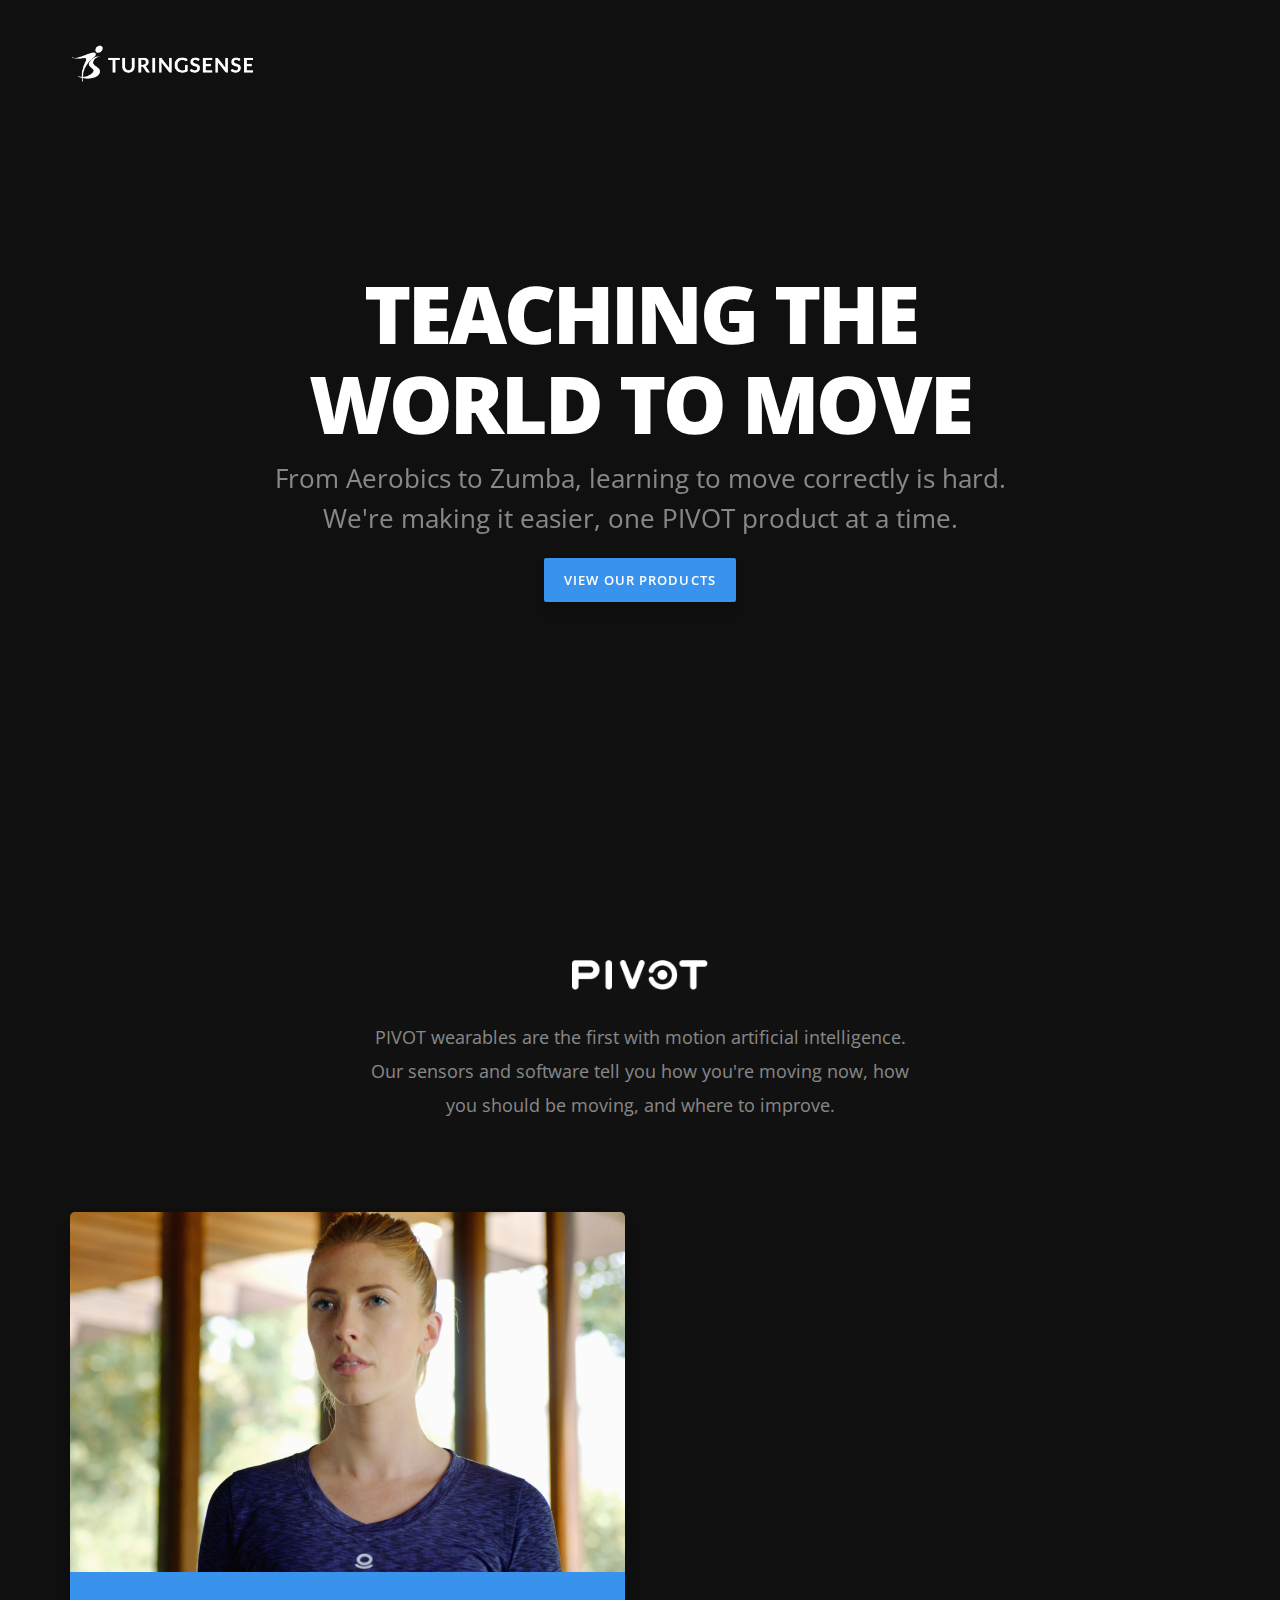
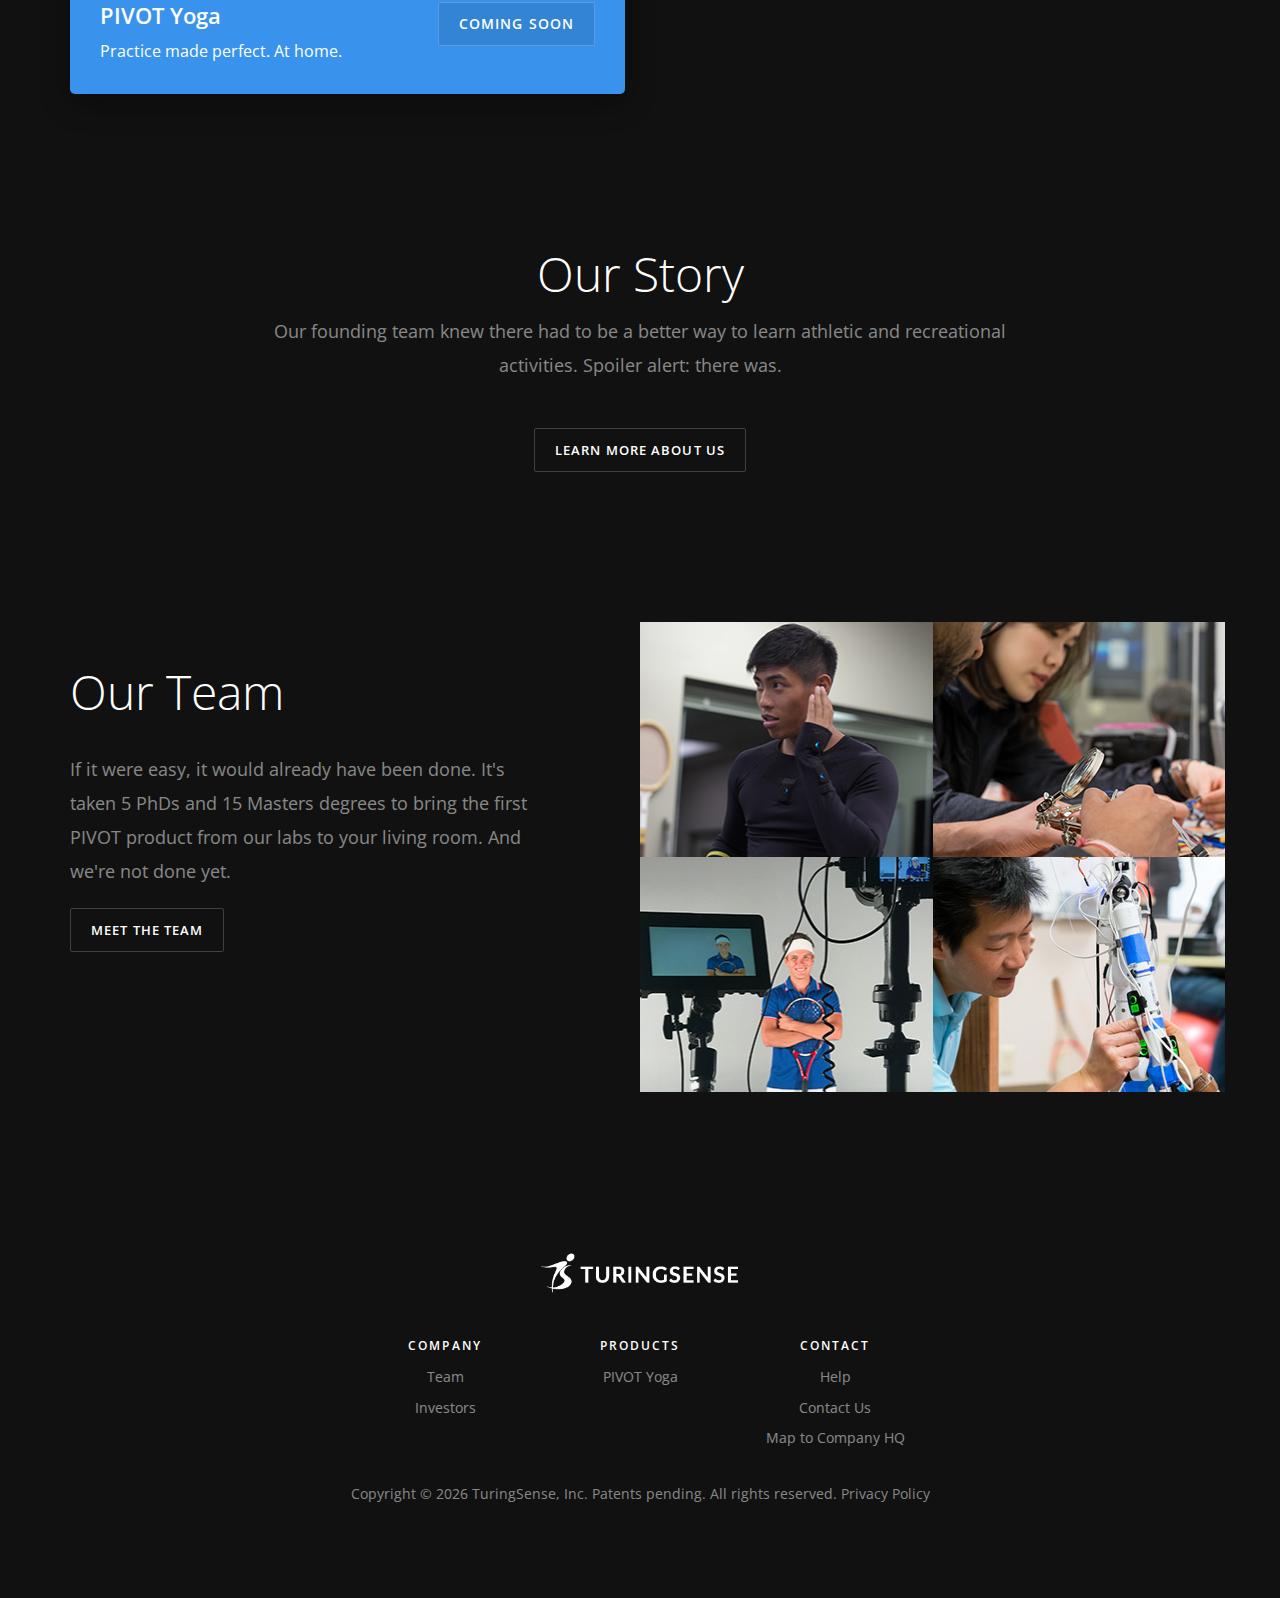
==== commit 6b4f8af3: "SSC Removal, Part 2" ====
--- a/index.html
+++ b/index.html
@@ -128,22 +128,7 @@
 				</div>
 			</div>
 			<div class="col-lg-6 col-md-6 col-sm-12 col-xs-12">
-				<div class="boxed--radius-sm boxed--shadow bg-color--gray-2">
-					<div class="background-image vh-40">
-						<div class="bg" style="background: url('images/pivot-vu.jpg');"></div>
-					</div>
-					<div class="boxed bg-color--vu">
-						<div class="row">
-							<div class="col-lg-8 col-md-8 col-xs-12">
-								<h5>VU by PIVOT </h5>
-								<p>Revolutionizing sports rehab.</p>
-							</div>
-							<div class="col-lg-4 col-md-4 col-xs-12">
-								<a href="http://vupivot.com" target="_blank" class="btn btn-md btn--line">Visit Website</a>
-							</div>
-						</div>
-					</div>
-				</div>
+				
 			</div>
 		</div>
 	</div>
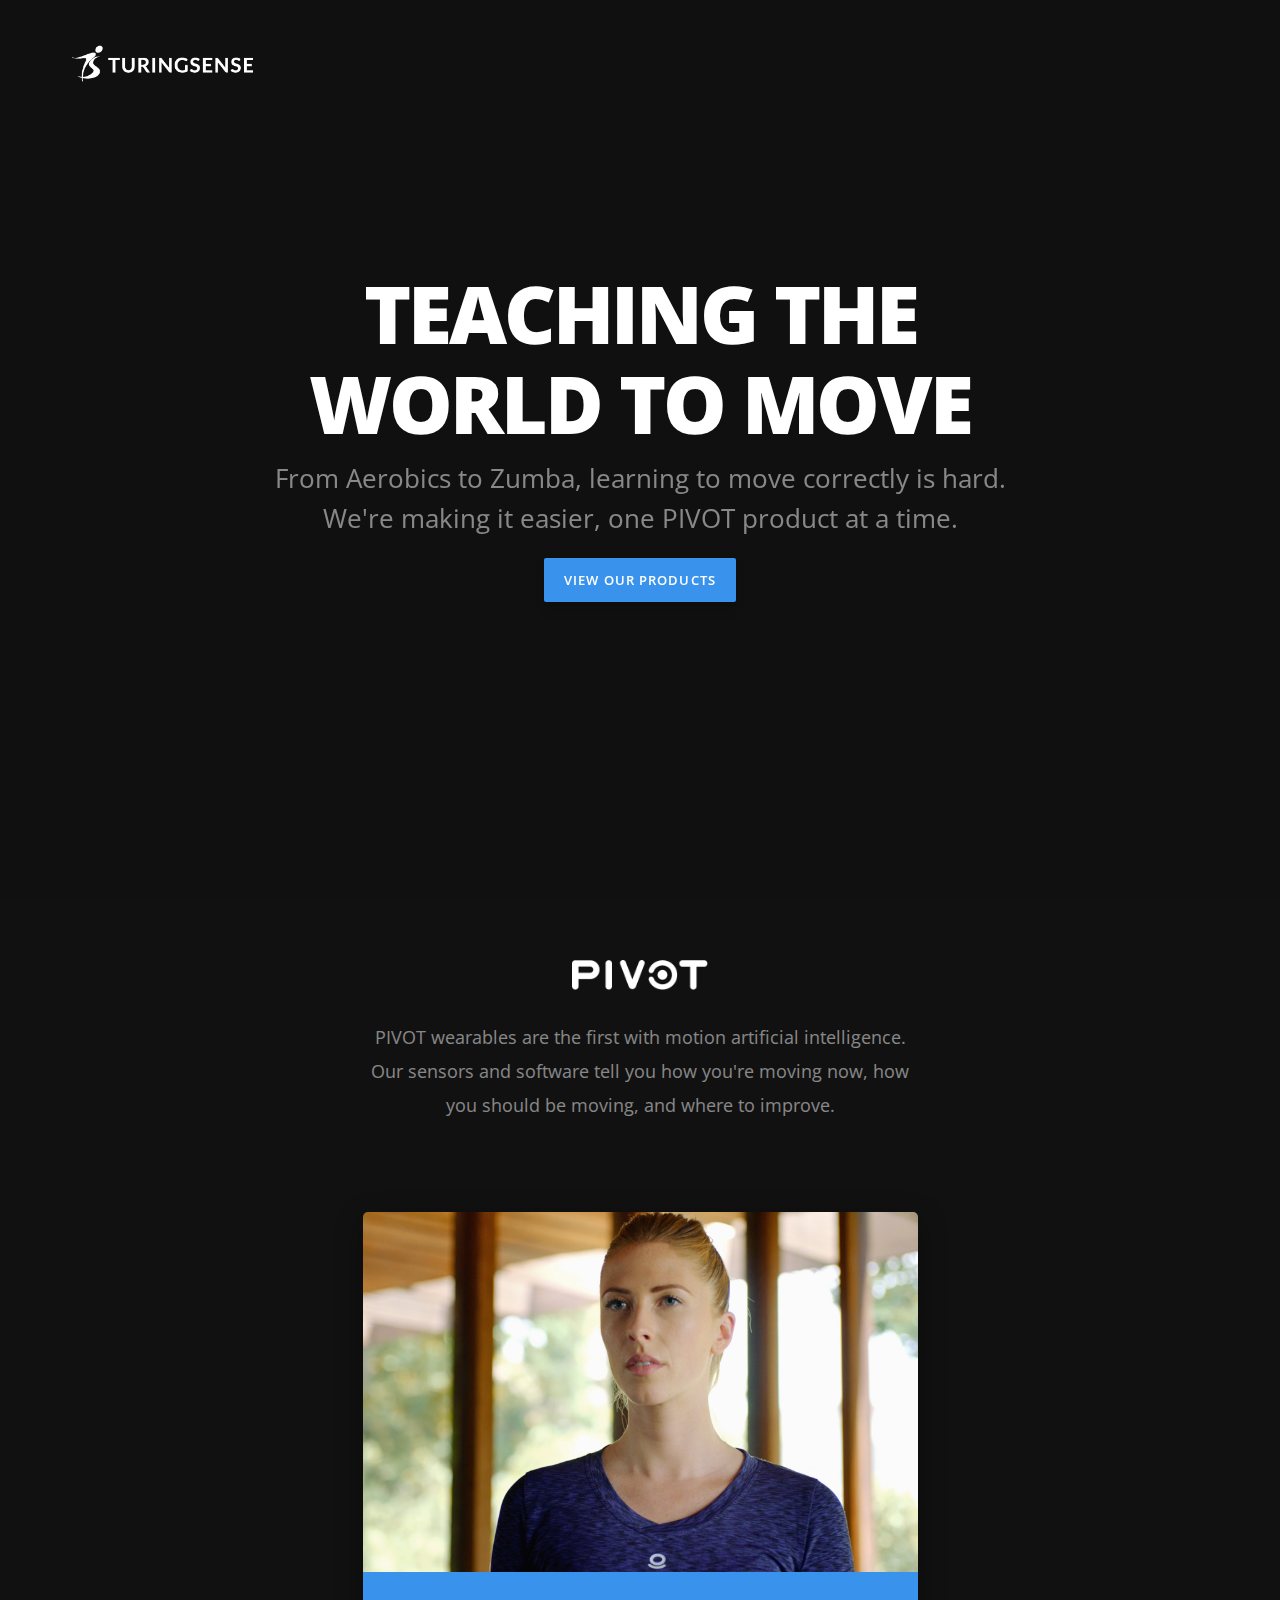
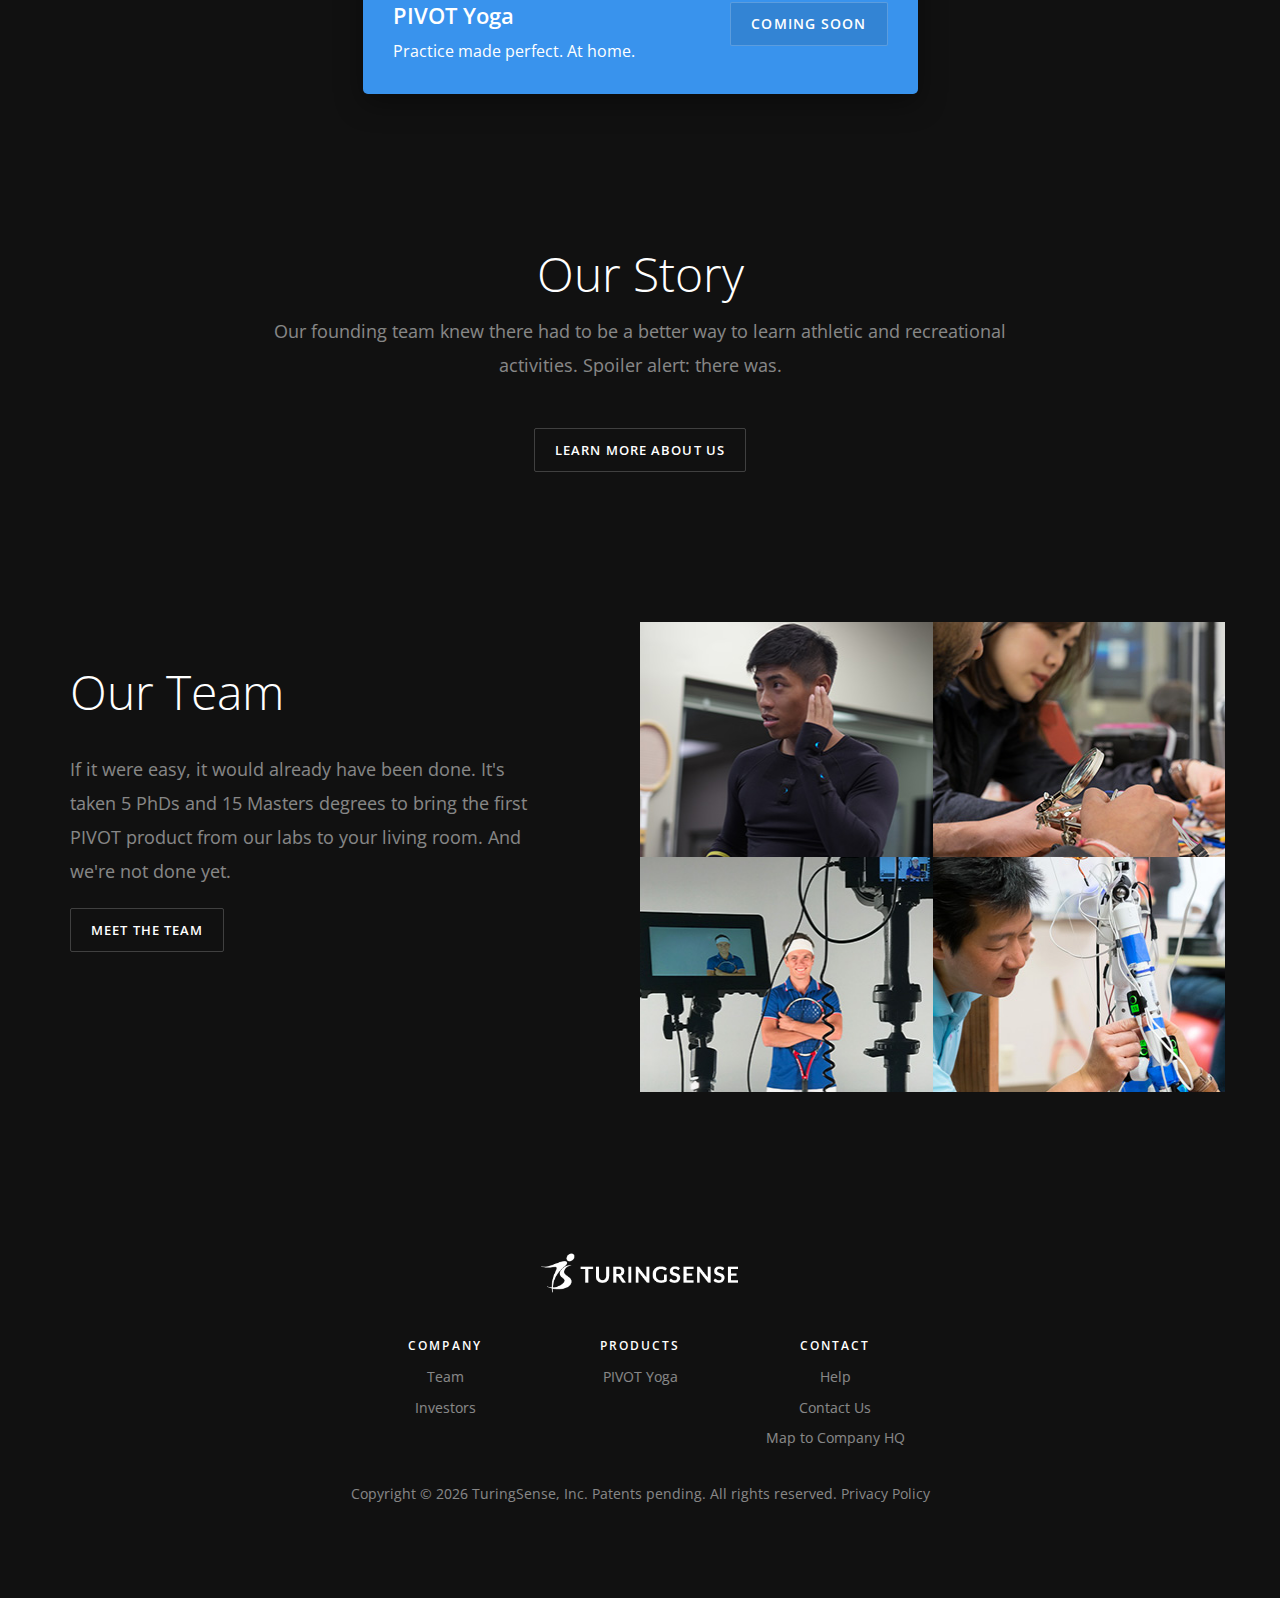
==== commit 84d6f5b4: "SSC Removal, Part 3" ====
--- a/index.html
+++ b/index.html
@@ -108,8 +108,8 @@
 				<p class="p-lg">PIVOT wearables are the first with motion artificial intelligence. Our sensors and software tell you how you're moving now, how you should be moving, and where to improve.</p>
 			</div>	
 		</div>	
-		<div class="row">
-			<div class="col-lg-6 col-md-6 col-sm-12 col-xs-12">
+	<div class="row">
+			<div class="col-md-6 col-md-offset-3 col-sm-12 col-xs-12">
 				<div class="boxed--radius-sm boxed--shadow bg-color--gray-2">
 					<div class="background-image vh-40">
 						<div class="bg" style="background: url('images/ts-yoga-big.jpg');"></div>
@@ -127,11 +127,7 @@
 					</div>
 				</div>
 			</div>
-			<div class="col-lg-6 col-md-6 col-sm-12 col-xs-12">
-				
-			</div>
-		</div>
-	</div>
+		</div>
 </section>
 
 
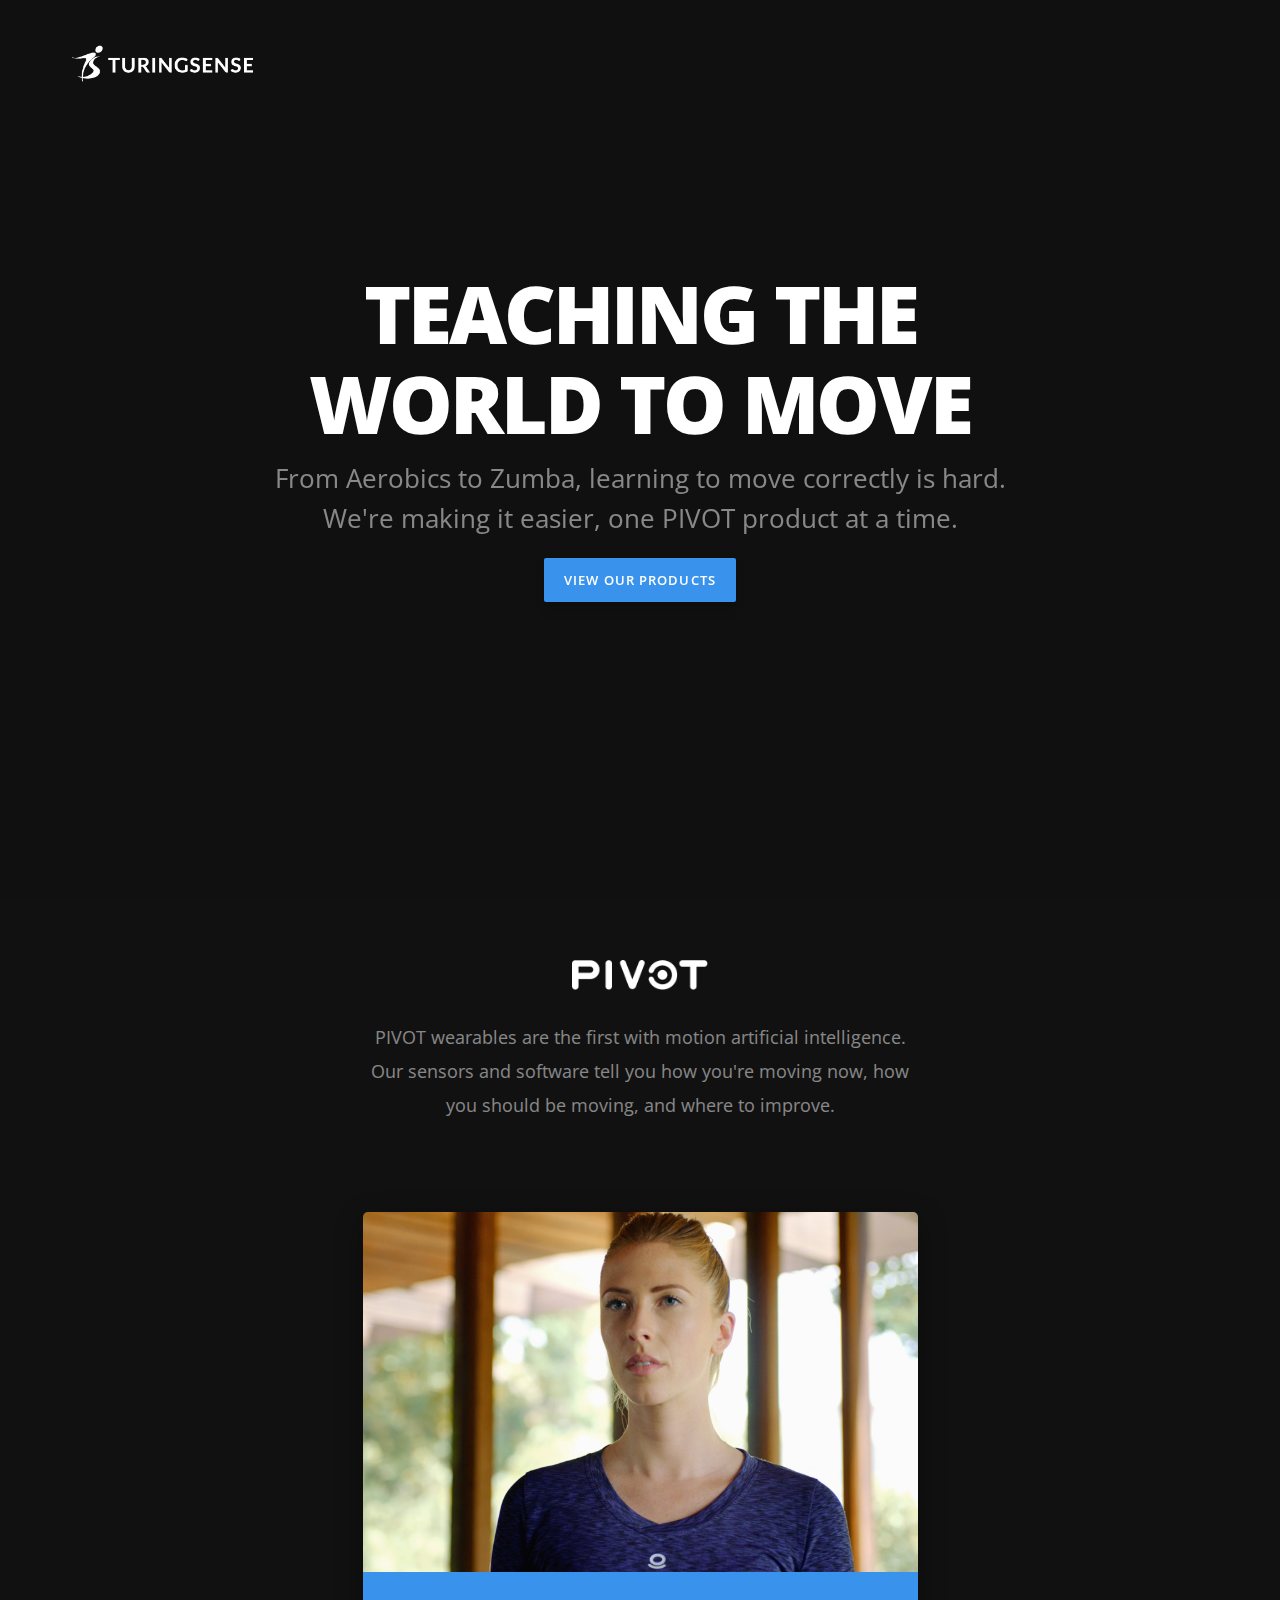
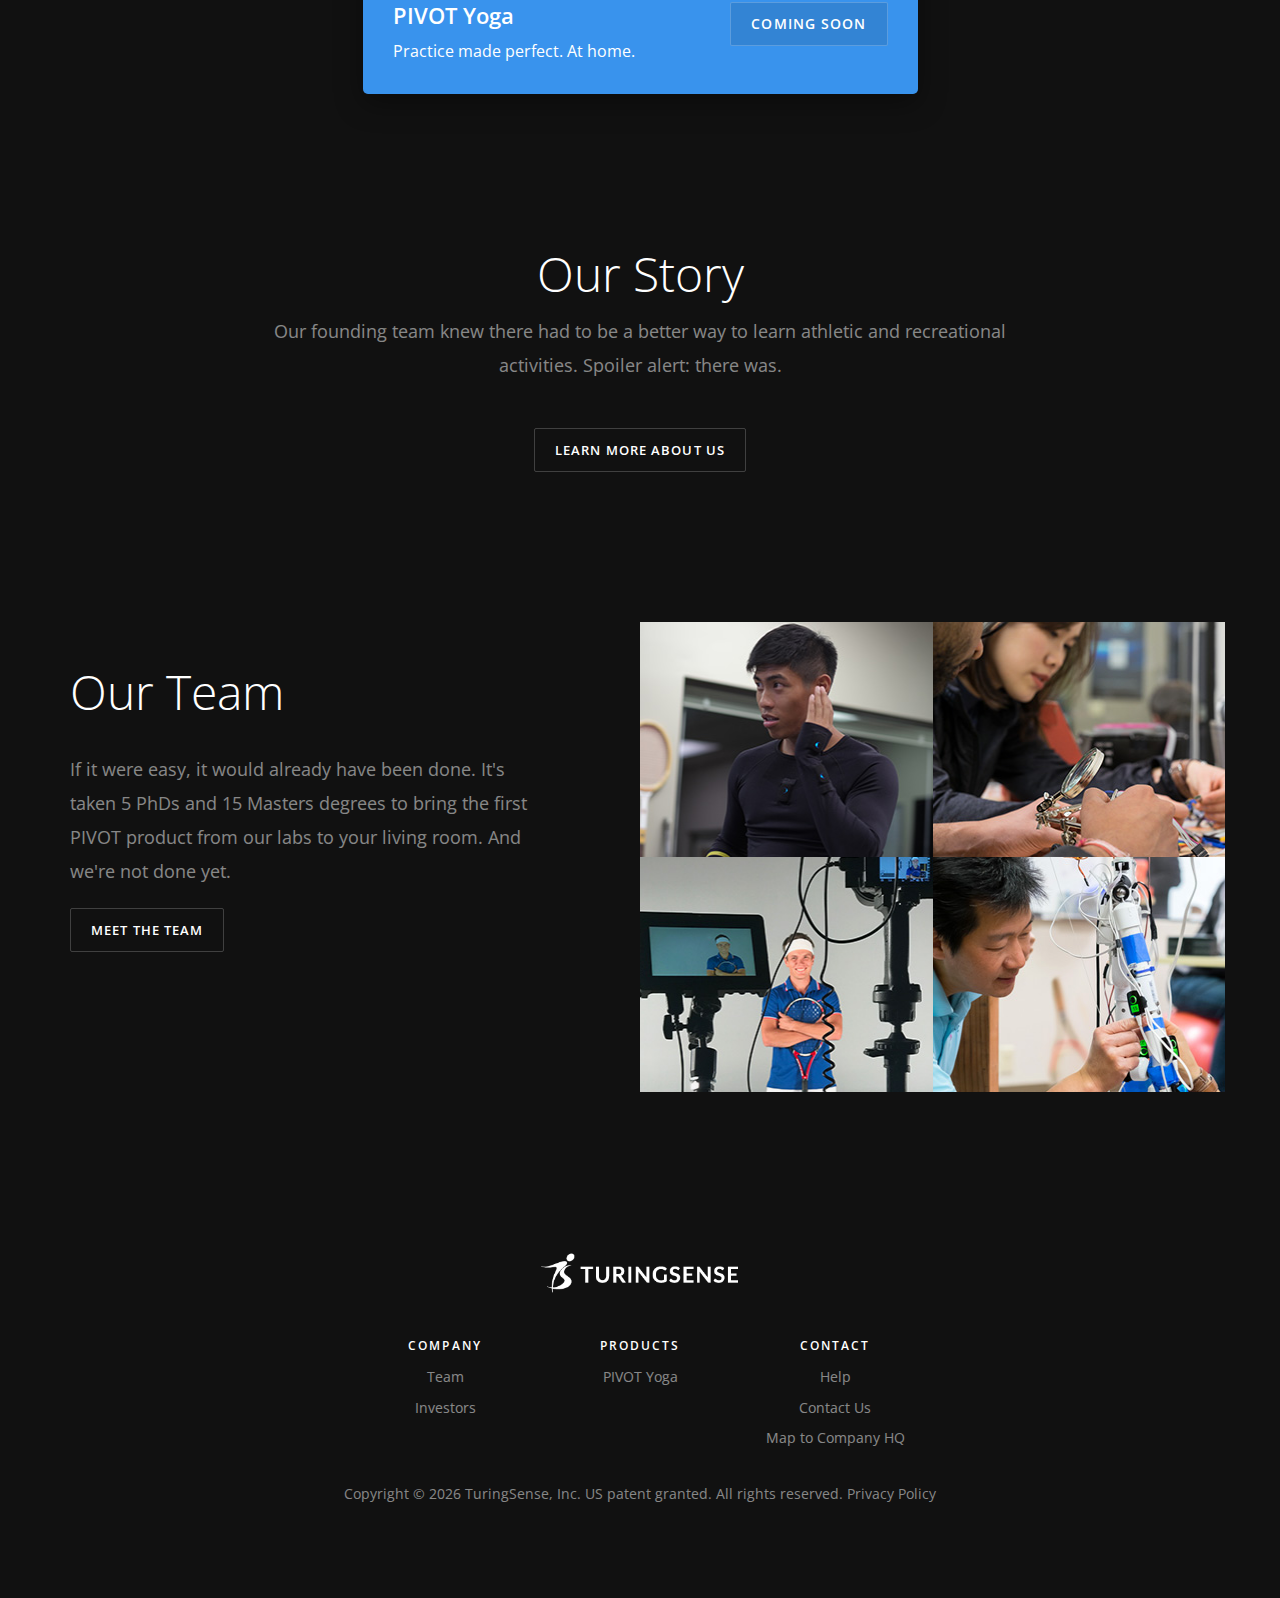
==== commit 1792de3d: "Update index.html" ====
--- a/index.html
+++ b/index.html
@@ -121,7 +121,7 @@
 								<p>Practice made perfect. At home.</p>
 							</div>
 							<div class="col-lg-4 col-md-4 col-xs-12">
-								<a href="#" target="_blank" class="btn btn-md btn--line">Coming Soon</a>
+								<a href="http://pivot.yoga" target="_blank" class="btn btn-md btn--line">Coming Soon</a>
 							</div>
 						</div>
 					</div>
@@ -198,7 +198,7 @@
 				<div class="col-md-2 col-sm-4 col-xs-12">
 					<h6 class="">Products</h6>
 					<ul class="ul--list ul-xs">
-						<li class=""><a href="#ComingSoon">PIVOT Yoga</a></li>
+						<li class=""><a href="http://pivot.yoga">PIVOT Yoga</a></li>
 						<li class=""><a href="#"></a></li>
 					</ul>
 				</div>
@@ -216,7 +216,7 @@
 				<div class="col-md-12 col-sm-12 col-xs-12">
 					<p class="p-xs">Copyright © <script type="text/javascript">
 					  document.write(new Date().getFullYear());
-					</script> TuringSense, Inc. Patents pending. All rights reserved.  <a href="http://www.turingsense.com/privacy.html" style="color:#888888; font-weight: normal; font-size:14px; text-decoration:none">Privacy Policy</a> </p>
+					</script> TuringSense, Inc. US patent granted. All rights reserved.  <a href="http://www.turingsense.com/privacy.html" style="color:#888888; font-weight: normal; font-size:14px; text-decoration:none">Privacy Policy</a> </p>
 				</div>
 			</div>
 		</div>
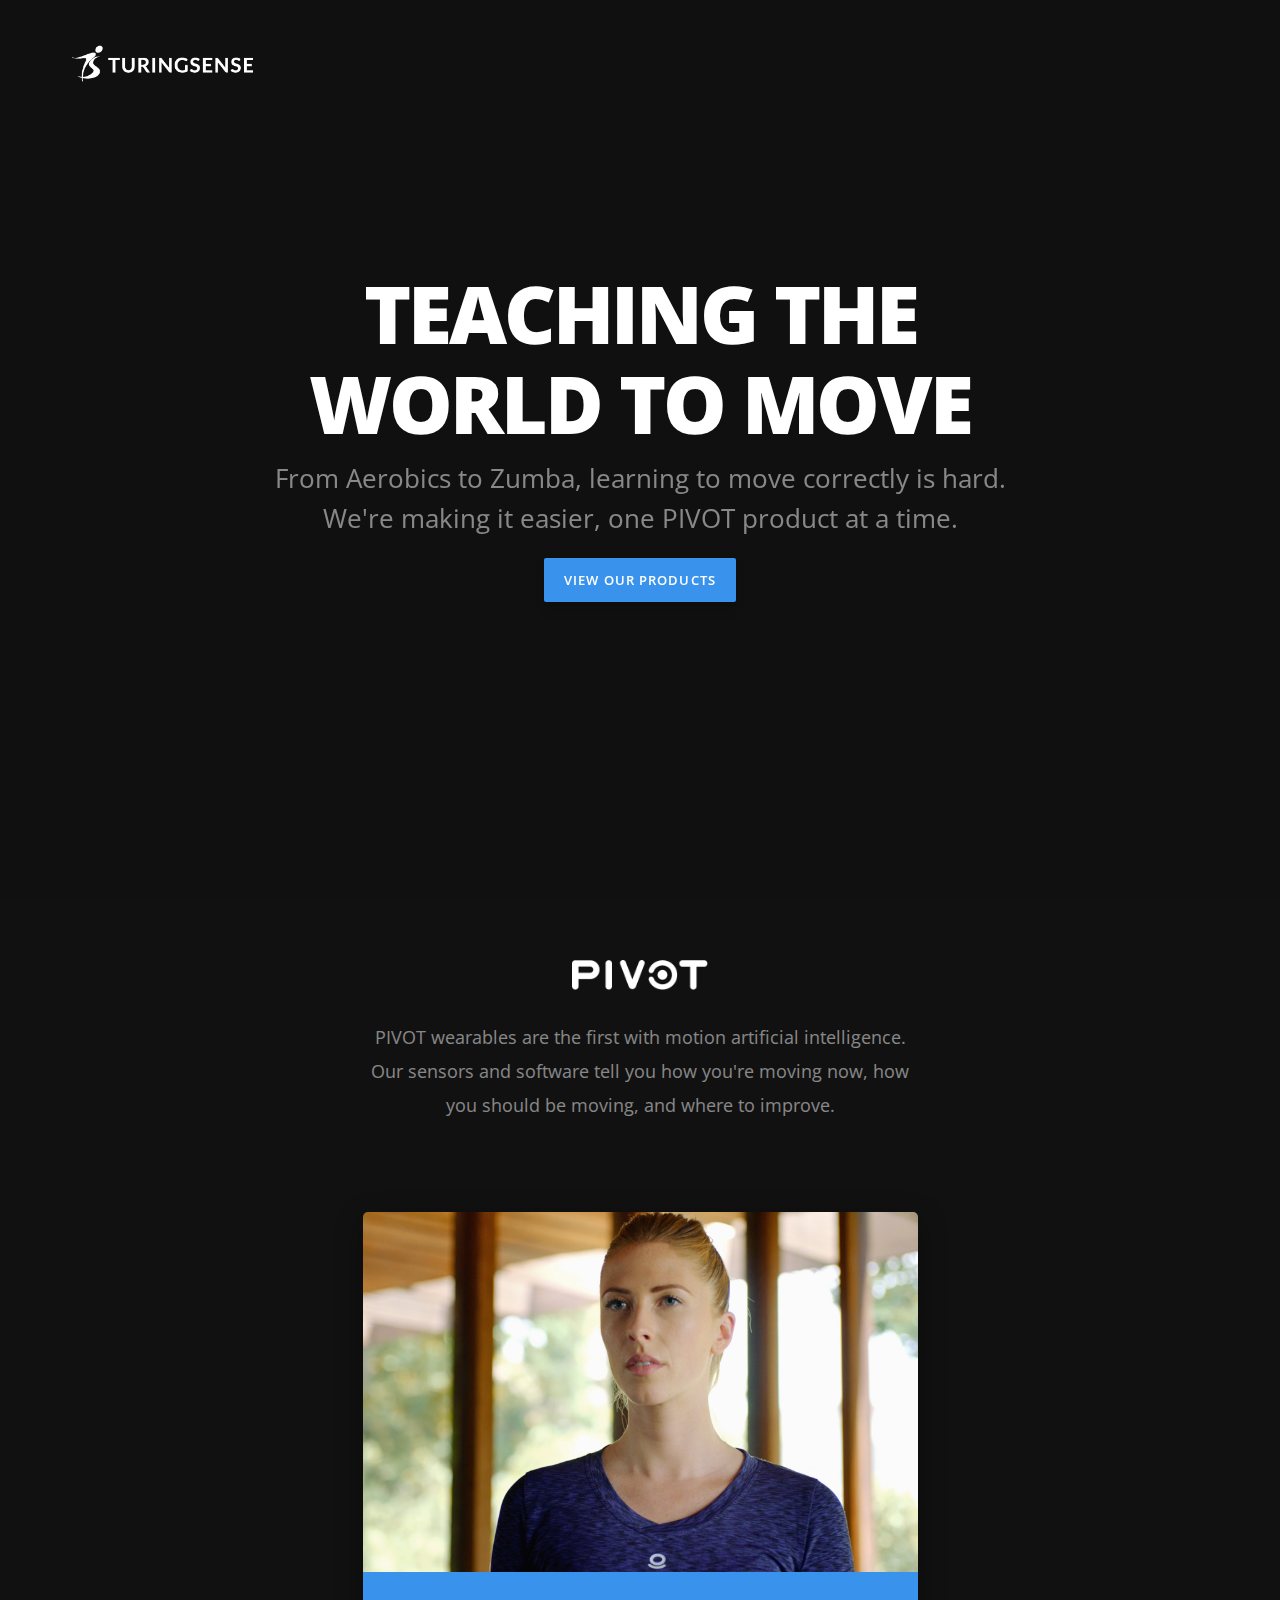
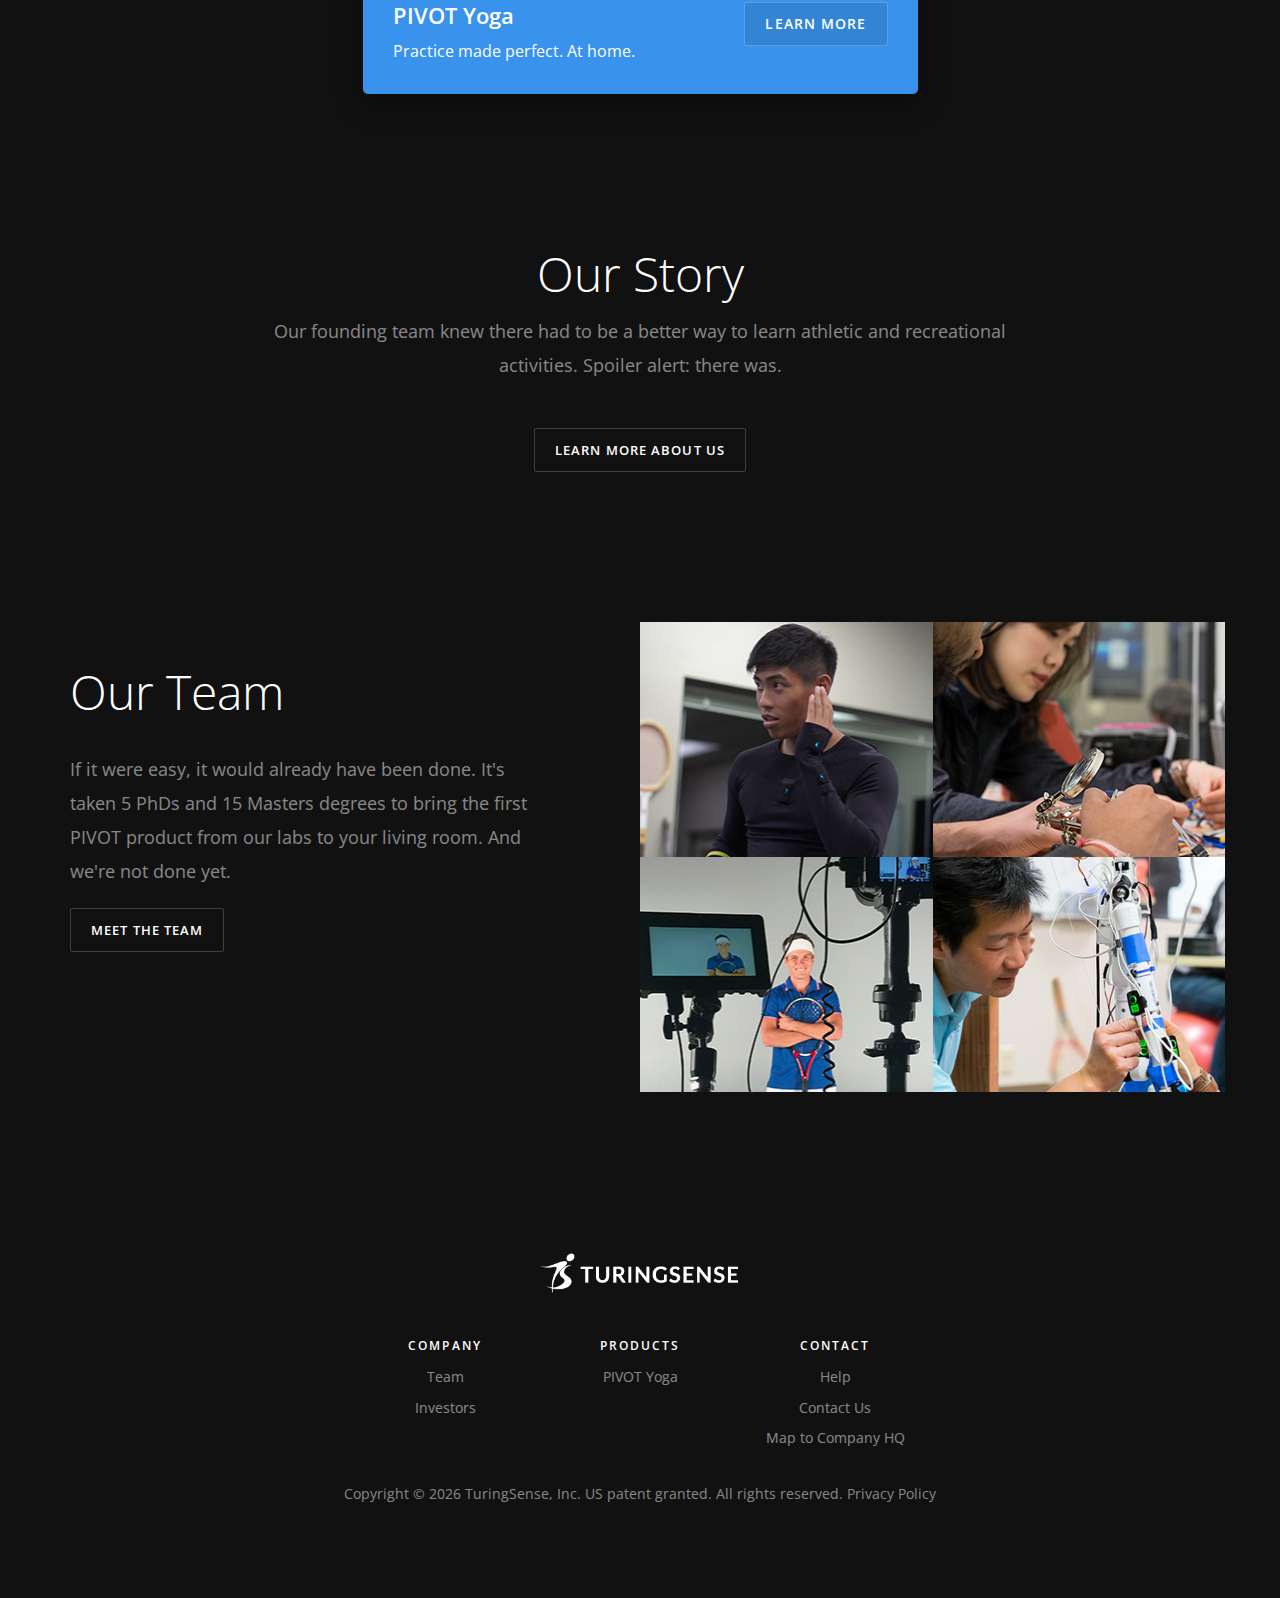
==== commit 69d827f2: "Launch Updates" ====
--- a/index.html
+++ b/index.html
@@ -121,7 +121,7 @@
 								<p>Practice made perfect. At home.</p>
 							</div>
 							<div class="col-lg-4 col-md-4 col-xs-12">
-								<a href="http://pivot.yoga" target="_blank" class="btn btn-md btn--line">Coming Soon</a>
+								<a href="http://pivot.yoga" target="_blank" class="btn btn-md btn--line">Learn More</a>
 							</div>
 						</div>
 					</div>
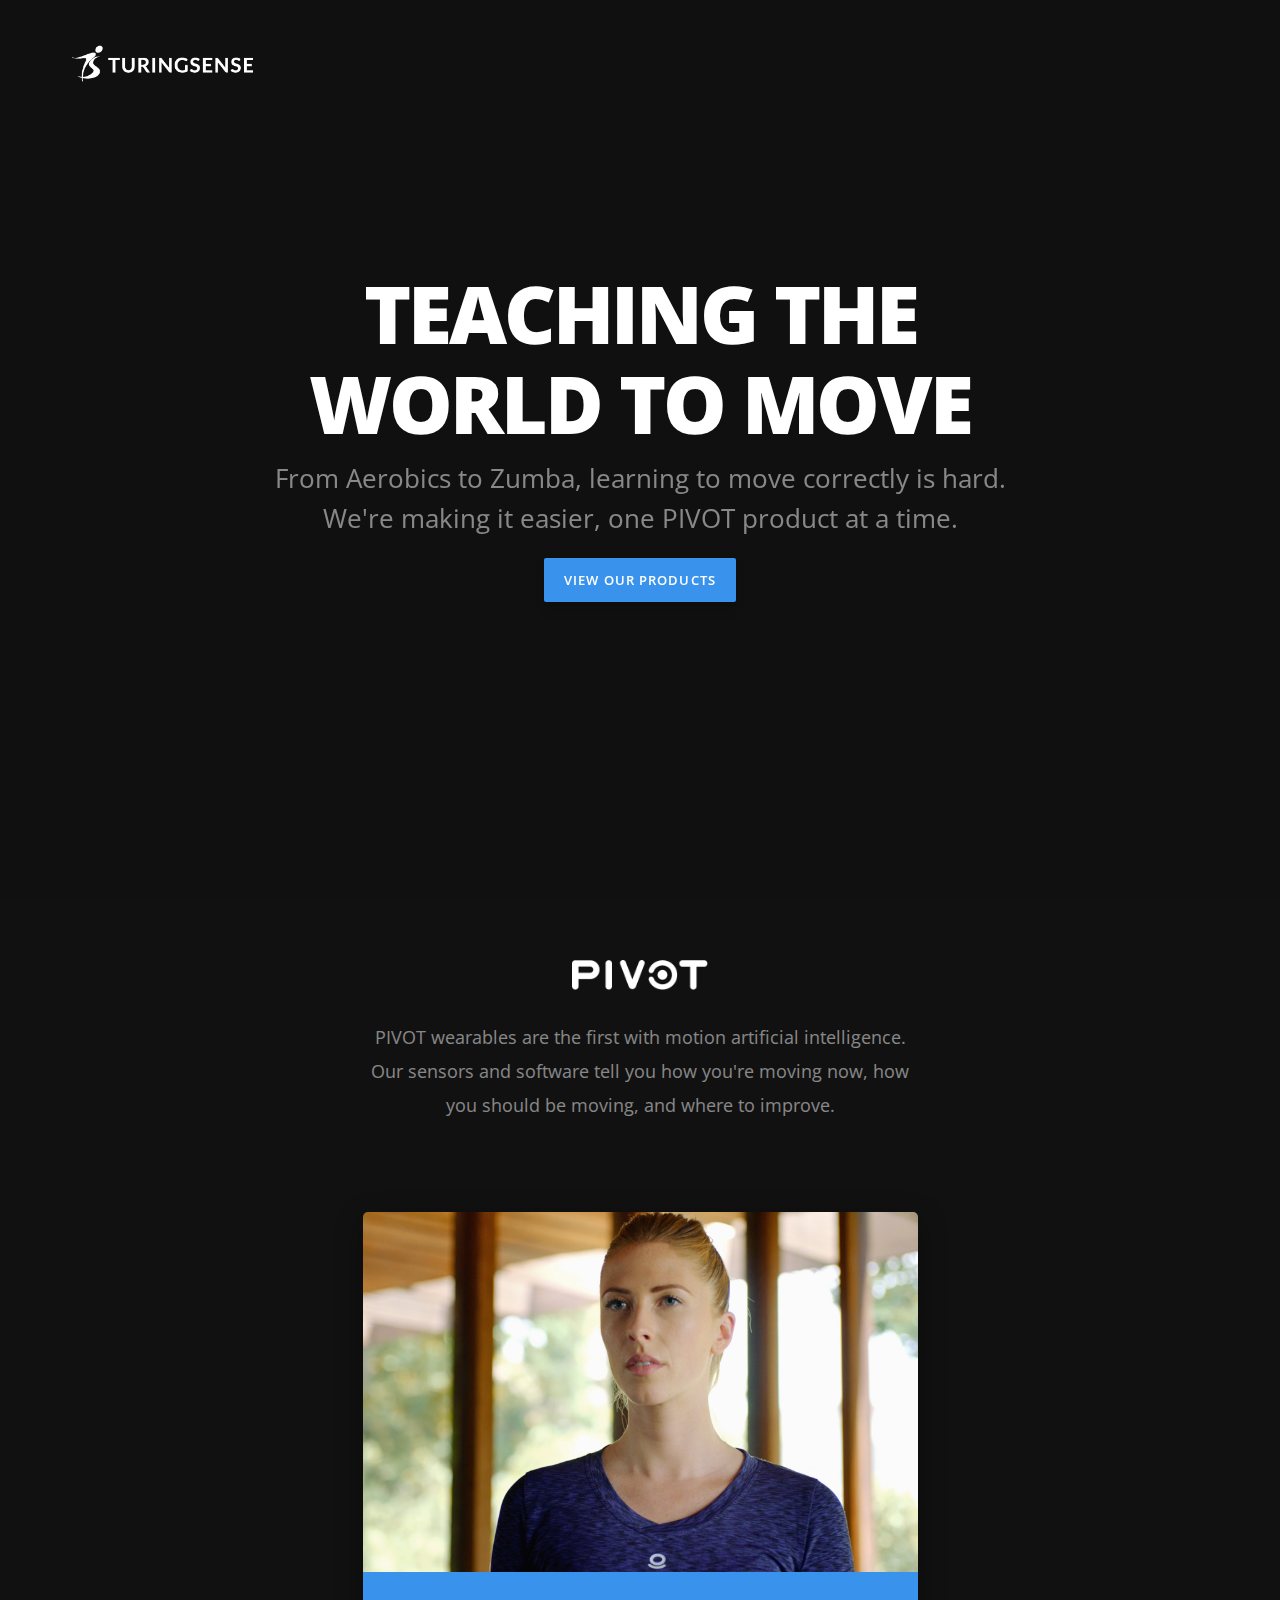
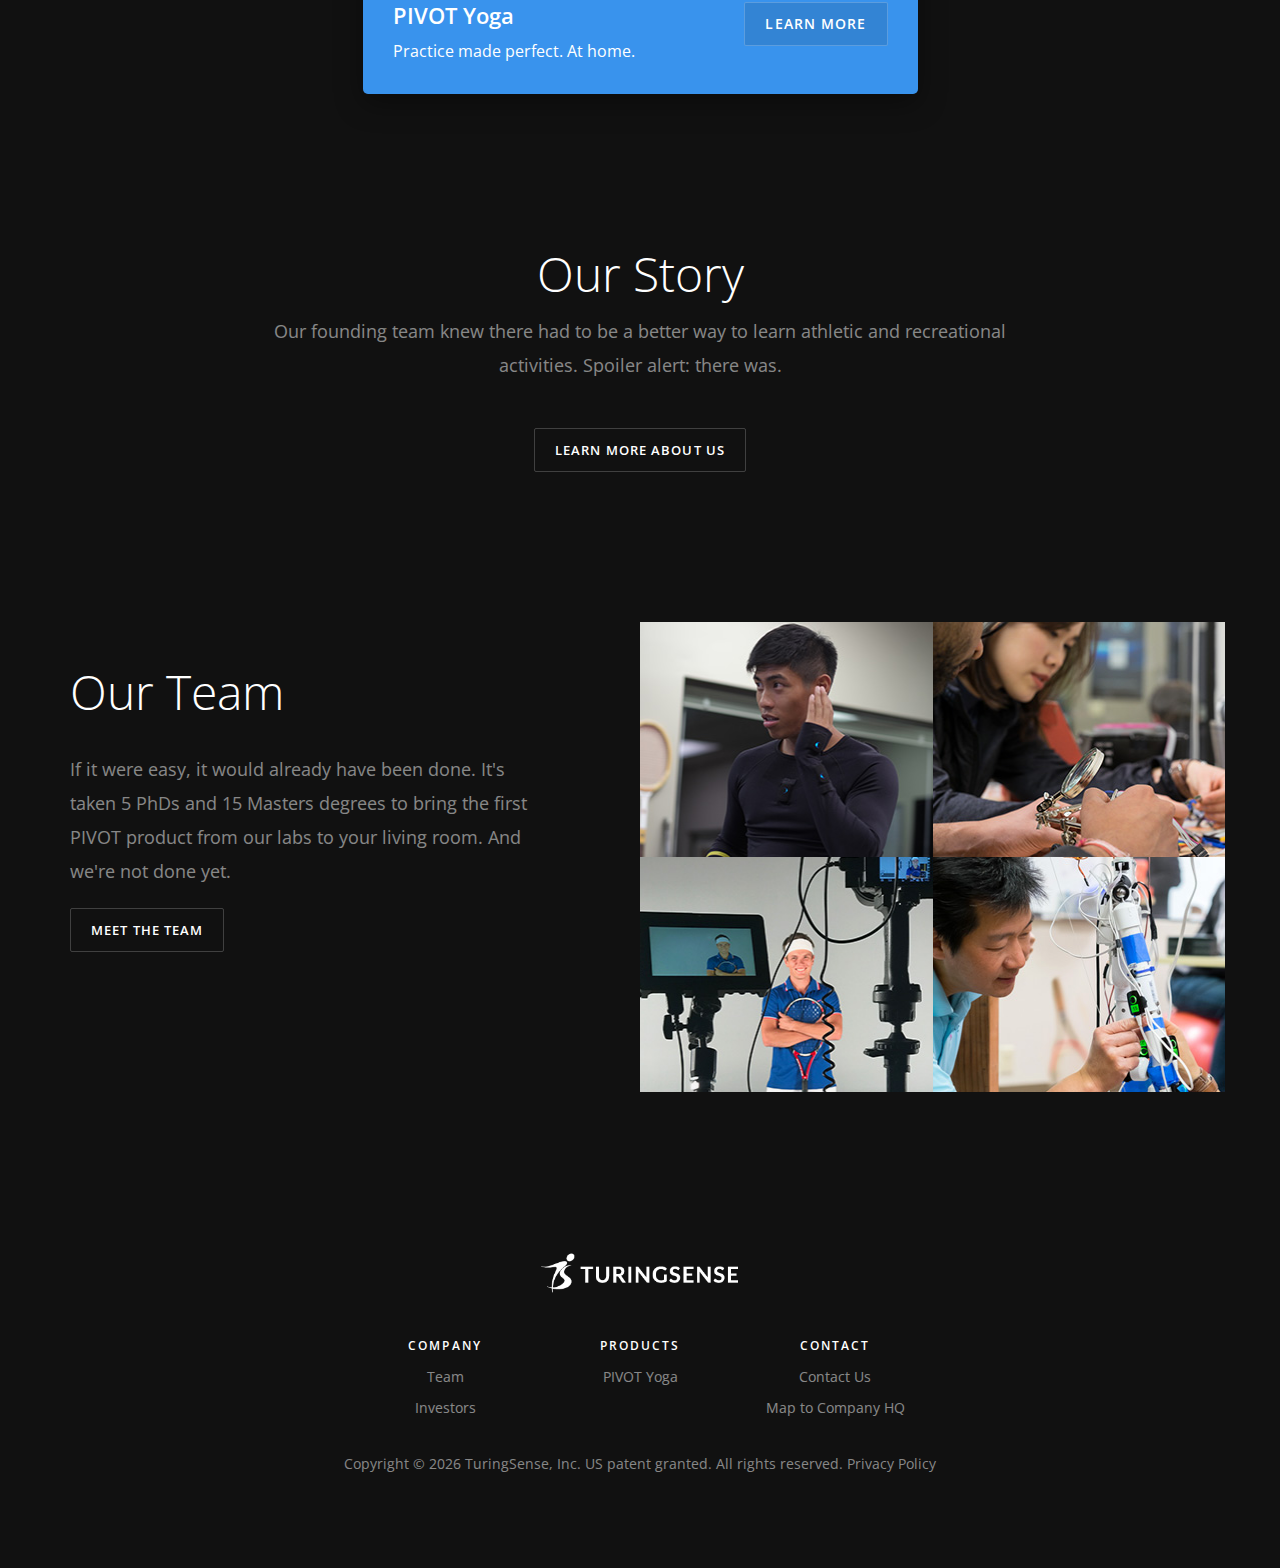
==== commit 9fd1aa32: "Update index.html" ====
--- a/index.html
+++ b/index.html
@@ -205,7 +205,7 @@
 				<div class="col-md-2 col-sm-4 col-xs-12">
 					<h6 class="">Contact</h6>
 					<ul class="ul--list ul-xs">
-					<li class=""><a href="https://turingsense.freshdesk.com/support/solutions">Help</a></li>
+					
 						<!--temporary<li class=""><a href="#modalid" class="formmodal">Contact Us</a></li>-->
 						<li class=""><a href="mailto:support@turingsense.com">Contact Us</a></li>
 						<li class=""><a href="https://www.google.com/maps/place/TuringSense/@37.3236016,-121.9842119,15z/data=!4m2!3m1!1s0x0:0xfb452a14726879d?sa=X&ved=0ahUKEwi4gKWanpPZAhVJrFQKHdzsCywQ_BIIgQEwCg" target="_blank">Map to Company HQ</a></li>
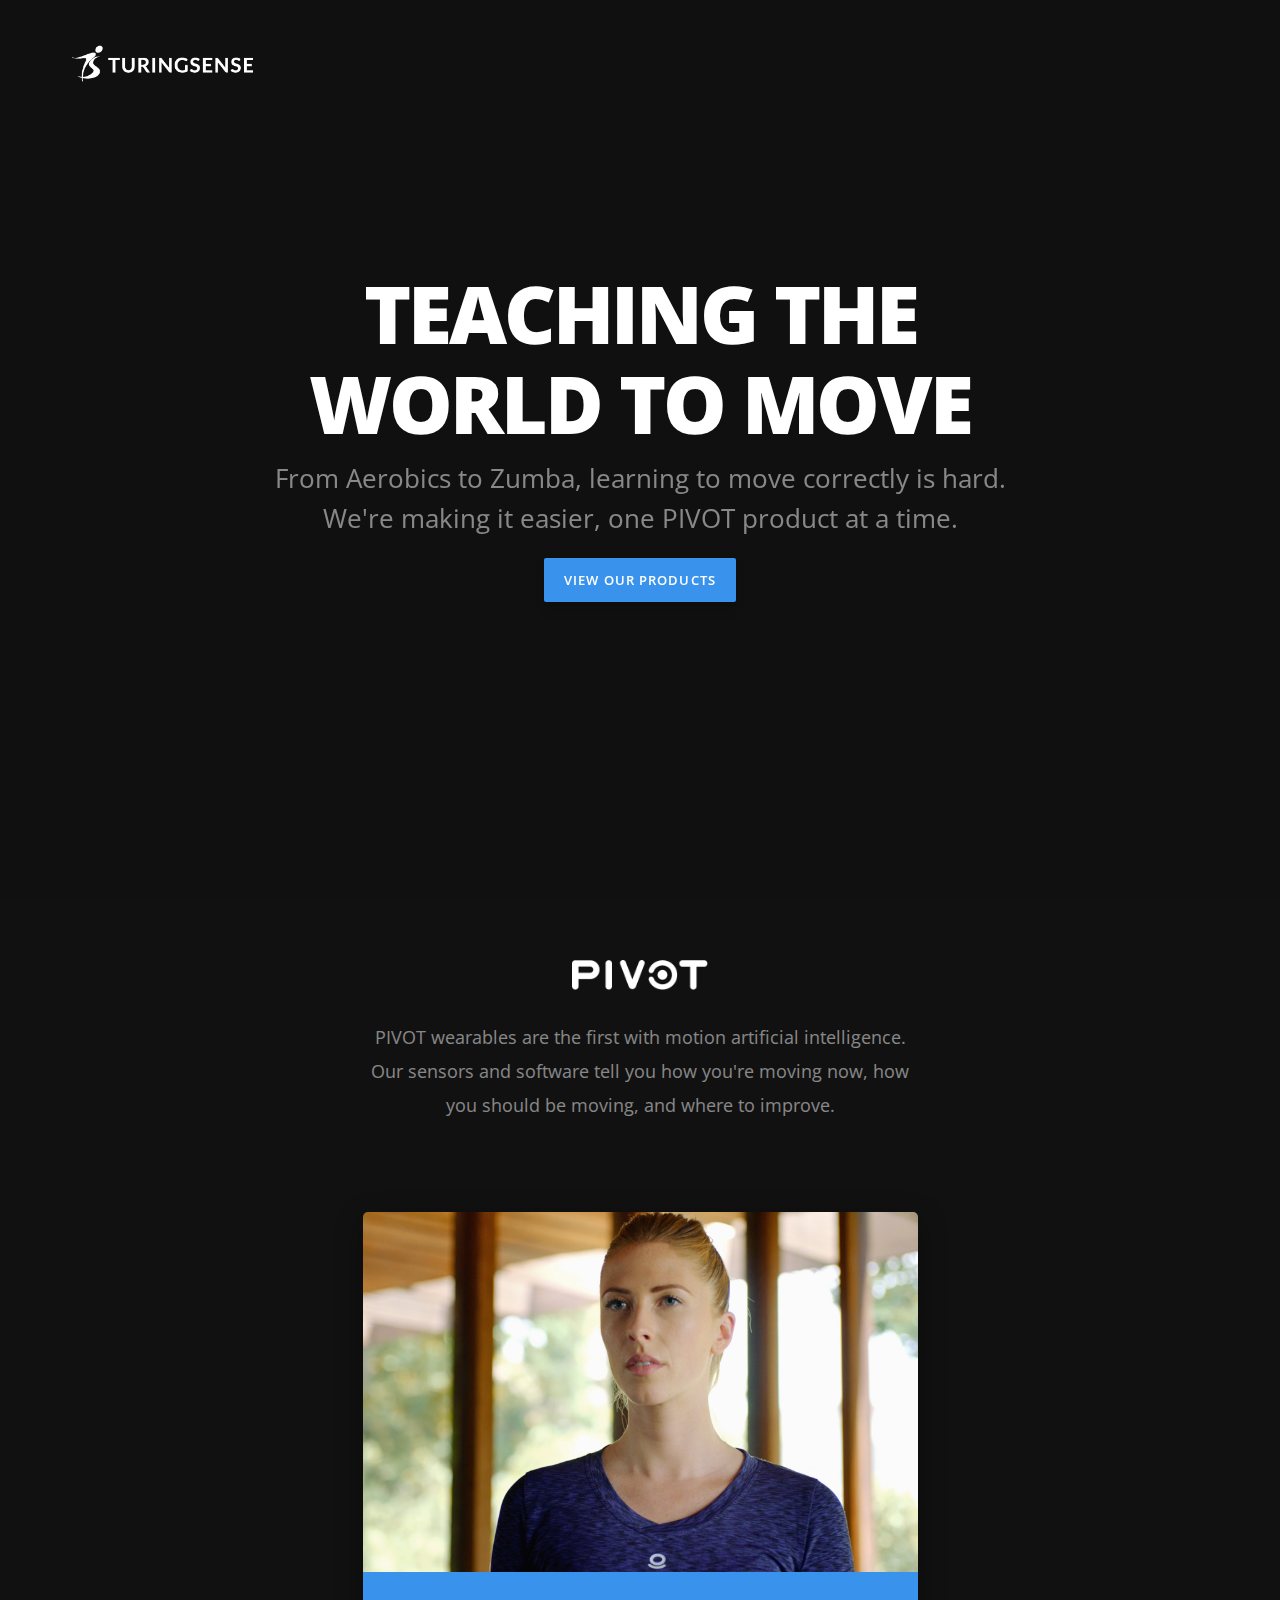
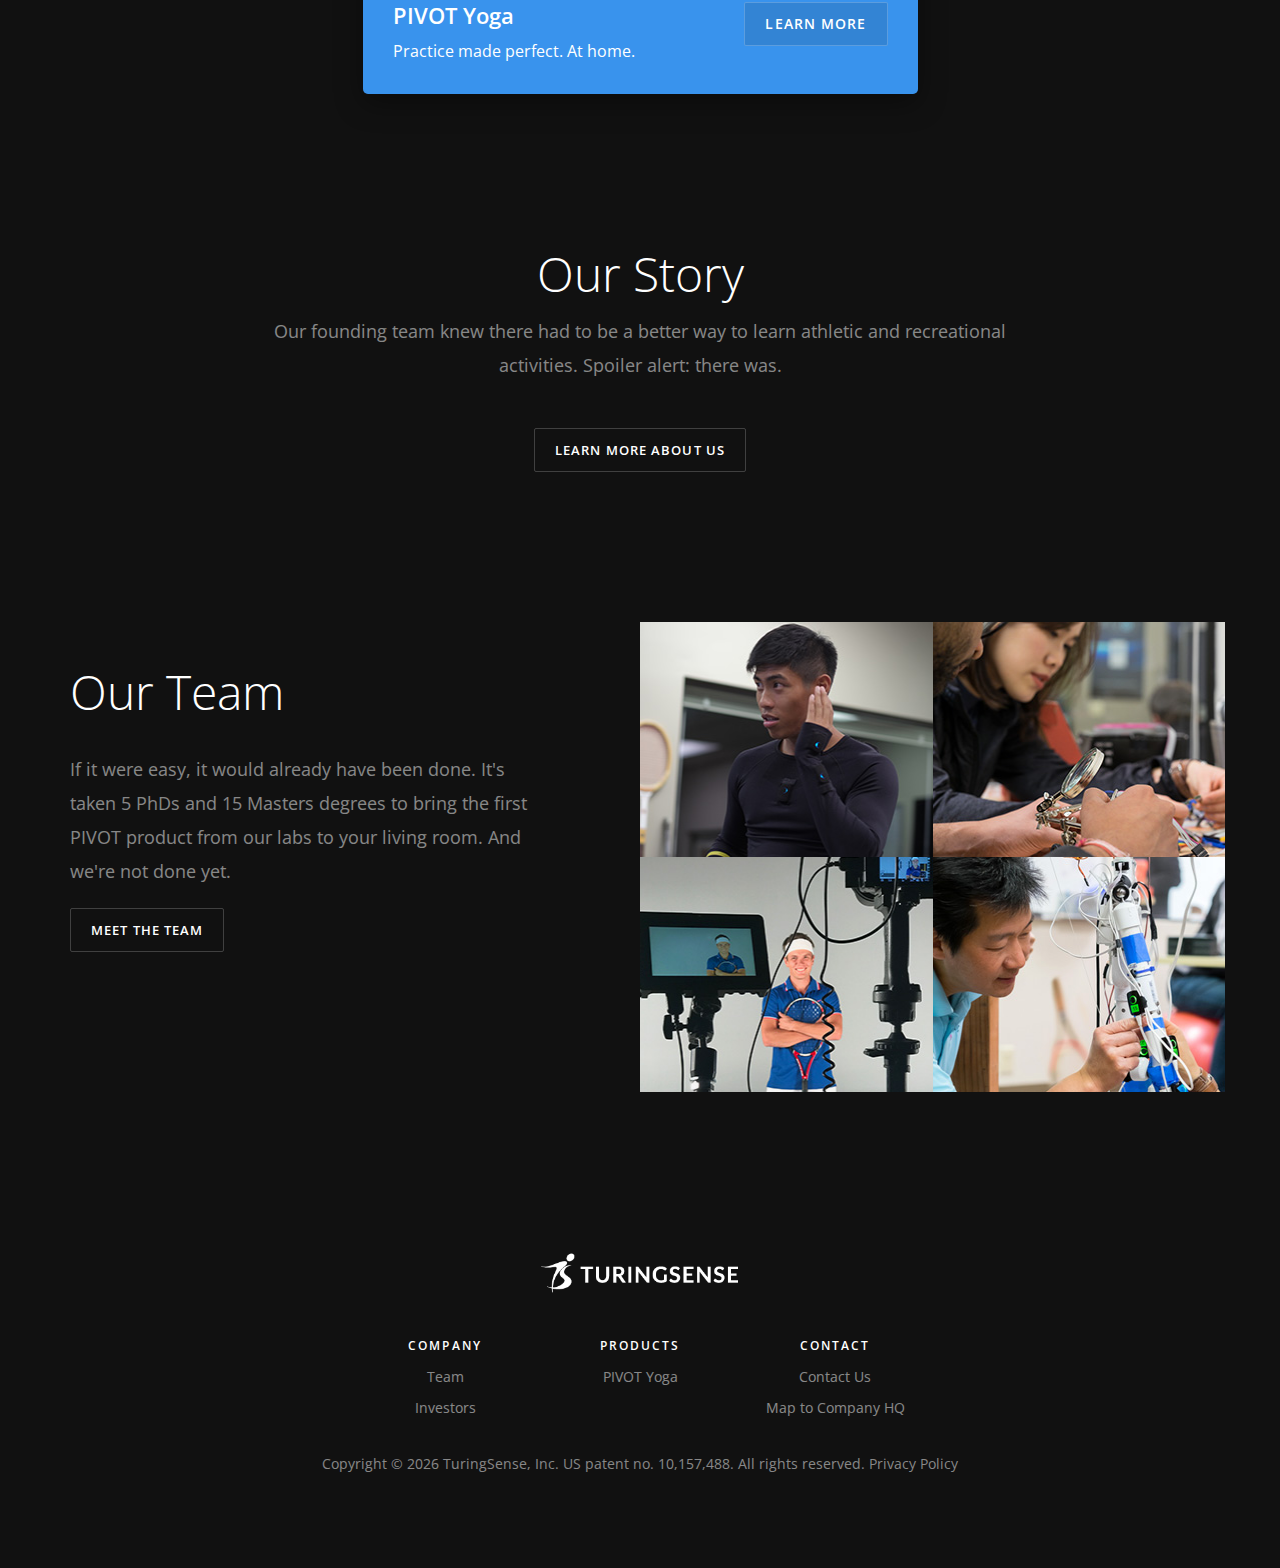
==== commit 7be0dd26: "Added patent no. to footer" ====
--- a/index.html
+++ b/index.html
@@ -216,7 +216,7 @@
 				<div class="col-md-12 col-sm-12 col-xs-12">
 					<p class="p-xs">Copyright © <script type="text/javascript">
 					  document.write(new Date().getFullYear());
-					</script> TuringSense, Inc. US patent granted. All rights reserved.  <a href="http://www.turingsense.com/privacy.html" style="color:#888888; font-weight: normal; font-size:14px; text-decoration:none">Privacy Policy</a> </p>
+					</script> TuringSense, Inc. US patent no. 10,157,488. All rights reserved.  <a href="http://www.turingsense.com/privacy.html" style="color:#888888; font-weight: normal; font-size:14px; text-decoration:none">Privacy Policy</a> </p>
 				</div>
 			</div>
 		</div>
